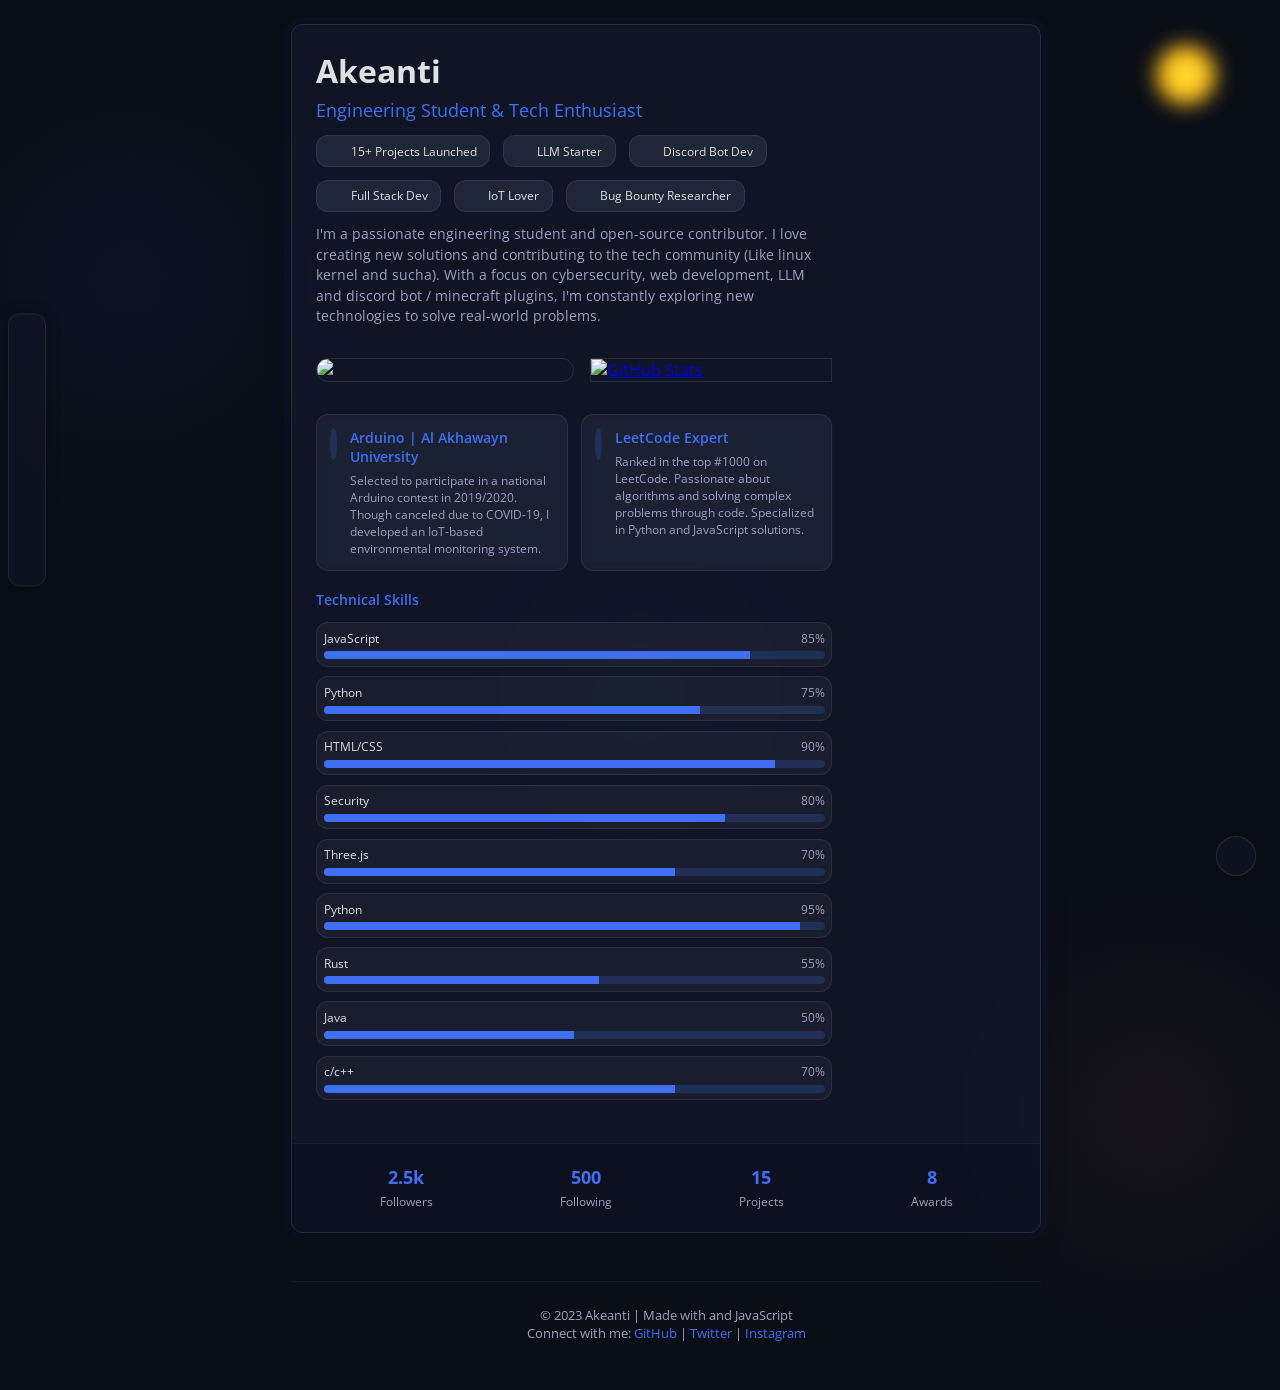
==== index.html @ d50dd93f "Update index.html" ====
<!DOCTYPE html>
<html lang="en">
<head>
    <meta charset="UTF-8">
    <meta property="og:title" content="Akeanti's Page">
    <meta property="og:description" content="Akeanti, the webpage of a small tech lover and content creator. This is the most satisfying dynamic page you will ever see :)">
    <meta property="og:image" content="https://raw.githubusercontent.com/akeanti/akeanti.github.io/main/pitures/akeanti.png">
    <meta name="viewport" content="width=device-width, initial-scale=1.0">
    <meta name="theme-color" content="#ffffff">
    <title>Akeanti</title>
    <link rel="icon" href="pitures/web.ico" type="image/x-icon">
    <link href="https://fonts.googleapis.com/css2?family=Open+Sans:wght@400;600;700&family=Roboto+Mono:wght@400;500&display=swap" rel="stylesheet">
    <script src="https://unpkg.com/feather-icons"></script>
    <script src="https://cdnjs.cloudflare.com/ajax/libs/three.js/r128/three.min.js"></script>
    <style>
        :root {
            --borderRadius: 12px;
            --spacer: 0.6rem;
            --primary: #406ff3;
            --primary-hover: #2a5be8;
            --text: #e0e0e0;
            --text-secondary: #a0a0c0;
            --linkHeight: calc(var(--spacer) * 3);
            --timing: 200ms;
            --transition: var(--timing) ease all;
            --bg-color: #0a0e17;
            --card-bg: rgba(17, 22, 38, 0.6);
            --shadow-color: rgba(0, 0, 0, 0.25);
            --tooltip-bg: rgba(10, 14, 23, 0.95);
            --transparent-bg: rgba(255, 255, 255, 0.04);
            --glow: rgba(64, 111, 243, 0.2);
            --accent1: #ff6b6b;
            --accent2: #4ecdc4;
            --accent3: #45b7d1;
            --shooting-star-color: rgba(255, 255, 255, 0.9);
            --mobile-nav-height: 60px;
        }

        * {
            box-sizing: border-box;
            margin: 0;
            padding: 0;
        }

        body {
            margin: 0;
            padding: 0;
            font-family: 'Open Sans', sans-serif;
            background-color: var(--bg-color);
            color: var(--text);
            overflow-x: hidden;
            position: relative;
            min-height: 100vh;
            background-image: 
                radial-gradient(circle at 10% 20%, rgba(64, 111, 243, 0.05) 0%, transparent 15%),
                radial-gradient(circle at 90% 80%, rgba(255, 107, 107, 0.05) 0%, transparent 15%),
                radial-gradient(circle at 50% 50%, rgba(78, 205, 196, 0.03) 0%, transparent 20%);
        }

        .space-background {
            position: fixed;
            top: 0;
            left: 0;
            width: 100%;
            height: 100%;
            z-index: -1;
            overflow: hidden;
        }

        .star-field {
            position: absolute;
            width: 100%;
            height: 100%;
        }

        .star {
            position: absolute;
            background: white;
            border-radius: 50%;
            animation: twinkle 2.5s infinite;
        }

        @keyframes twinkle {
            0%, 100% { opacity: 0.1; }
            50% { opacity: 0.8; }
        }

        .nebula {
            position: absolute;
            border-radius: 50%;
            filter: blur(30px);
            opacity: 0.4;
            animation: float 50s linear infinite;
            z-index: 0;
        }

        .nebula.purple {
            background: radial-gradient(circle, rgba(142, 68, 173, 0.7), transparent);
        }

        .nebula.blue {
            background: radial-gradient(circle, rgba(52, 152, 219, 0.7), transparent);
        }

        .nebula.green {
            background: radial-gradient(circle, rgba(46, 204, 113, 0.7), transparent);
        }

        .nebula.red {
            background: radial-gradient(circle, rgba(231, 76, 60, 0.7), transparent);
        }

        .nebula.pink {
            background: radial-gradient(circle, rgba(255, 107, 129, 0.7), transparent);
        }

        .nebula.cyan {
            background: radial-gradient(circle, rgba(26, 188, 156, 0.7), transparent);
        }

        @keyframes float {
            0% { transform: translate(0, 0); }
            50% { transform: translate(10px, 10px); }
            100% { transform: translate(0, 0); }
        }

        .asteroid-trail {
            position: absolute;
            width: 2px;
            height: 2px;
            background: rgba(255, 255, 255, 0.5);
            border-radius: 50%;
            animation: trail 50s linear infinite;
        }

        @keyframes trail {
            0% {
                transform: translate(0, 0);
                opacity: 0;
            }
            100% {
                transform: translate(var(--trailX), var(--trailY));
                opacity: 0;
            }
        }

        .comet {
            position: absolute;
            width: 80px;
            height: 80px;
            z-index: 1;
            animation: cometFlight 25s linear infinite;
        }

        .comet::before {
            content: '';
            position: absolute;
            width: 100%;
            height: 100%;
            background: radial-gradient(circle, transparent, #6c5ce7, transparent);
            filter: blur(8px);
        }

        .comet::after {
            content: '';
            position: absolute;
            top: 50%;
            left: 0;
            height: 4px;
            background: linear-gradient(90deg, transparent, rgba(206, 152, 245, 0.8), transparent);
            transform-origin: left center;
            transform: translate(0, -50%) rotate(var(--angle));
            animation: cometTail 25s linear infinite;
        }

        @keyframes cometFlight {
            0% {
                transform: translate(0, 0);
                opacity: 0;
            }
            10% {
                opacity: 1;
            }
            90% {
                opacity: 1;
            }
            100% {
                transform: translate(var(--destX), var(--destY));
                opacity: 0;
            }
        }

        @keyframes cometTail {
            0% {
                width: 0;
            }
            20% {
                width: 100px;
            }
            100% {
                width: 200px;
            }
        }

        .sun {
            position: absolute;
            top: 5%;
            right: 5%;
            width: 60px;
            height: 60px;
            border-radius: 50%;
            background: radial-gradient(circle, #ffeb3b, #ff9800);
            filter: blur(10px);
            animation: pulse 3s infinite;
            z-index: 0;
        }

        @keyframes pulse {
            0% { opacity: 0.8; transform: scale(1); }
            50% { opacity: 1; transform: scale(1.05); }
            100% { opacity: 0.8; transform: scale(1); }
        }
        
        /* Enhanced Shooting Stars with Tails */
        .shooting-star {
            position: absolute;
            background: var(--shooting-star-color);
            border-radius: 50%;
            box-shadow: 0 0 10px 1px rgba(255, 255, 255, 0.7);
            z-index: 2;
            animation: shootingStar 4s linear forwards;
        }
        
        .shooting-star::before {
            content: '';
            position: absolute;
            top: 50%;
            left: 0;
            height: 2px;
            background: linear-gradient(90deg, rgba(255,255,255,0) 0%, var(--shooting-star-color) 100%);
            transform-origin: left center;
            animation: shootingTail 4s linear forwards;
        }
        
        @keyframes shootingStar {
            0% {
                transform: translate(0, 0);
                opacity: 1;
            }
            80% {
                opacity: 1;
            }
            100% {
                transform: translate(var(--destX), var(--destY));
                opacity: 0;
            }
        }
        
        @keyframes shootingTail {
            0% {
                width: 0;
                transform: translate(0, -50%) rotate(var(--angle));
            }
            20% {
                width: 100px;
            }
            100% {
                width: 200px;
                transform: translate(0, -50%) rotate(var(--angle));
            }
        }

        /* Galaxy Spirals */
        .galaxy {
            position: absolute;
            border-radius: 50%;
            filter: blur(25px);
            opacity: 0.25;
            z-index: 0;
            animation: rotateGalaxy 300s linear infinite;
        }

        .galaxy.spiral-1 {
            background: conic-gradient(
                from 0deg at 50% 50%,
                transparent 0%,
                rgba(64, 111, 243, 0.1) 10%,
                transparent 20%,
                rgba(78, 205, 196, 0.1) 30%,
                transparent 40%,
                rgba(255, 107, 107, 0.1) 50%,
                transparent 60%,
                rgba(64, 111, 243, 0.1) 70%,
                transparent 80%,
                rgba(78, 205, 196, 0.1) 90%,
                transparent 100%
            );
        }

        .galaxy.spiral-2 {
            background: conic-gradient(
                from 180deg at 50% 50%,
                transparent 0%,
                rgba(142, 68, 173, 0.1) 10%,
                transparent 20%,
                rgba(46, 204, 113, 0.1) 30%,
                transparent 40%,
                rgba(231, 76, 60, 0.1) 50%,
                transparent 60%,
                rgba(52, 152, 219, 0.1) 70%,
                transparent 80%,
                rgba(255, 107, 129, 0.1) 90%,
                transparent 100%
            );
        }

        @keyframes rotateGalaxy {
            0% { transform: rotate(0deg); }
            100% { transform: rotate(360deg); }
        }

        /* Enhanced Navbar */
        .navbar {
            position: fixed;
            top: 50%;
            left: calc(var(--spacer) * 0.8);
            transform: translateY(-50%);
            background: var(--card-bg);
            border-radius: var(--borderRadius);
            padding: calc(var(--spacer) * 0.8) 0;
            box-shadow: 0 0 15px var(--shadow-color);
            width: calc(var(--spacer) * 4);
            overflow: hidden;
            z-index: 100;
            display: flex;
            flex-direction: column;
            align-items: center;
            gap: 0.8rem;
            transition: transform 0.3s ease;
            backdrop-filter: blur(8px);
            border: 1px solid rgba(255, 255, 255, 0.08);
        }

        .navbar:hover {
            transform: translateY(-50%);
        }

        .navbar__menu {
            list-style: none;
            margin: 0;
            padding: 0;
            display: flex;
            flex-direction: column;
            gap: 0.8rem;
            width: 100%;
        }

        .navbar__item {
            width: 100%;
            display: flex;
            justify-content: center;
            transform: scale(1);
            transition: transform 0.3s ease;
        }

        .navbar__link {
            color: var(--text);
            text-decoration: none;
            transition: var(--transition);
            width: 100%;
            height: 32px;
            display: flex;
            align-items: center;
            justify-content: center;
            border-radius: 50%;
            position: relative;
            overflow: hidden;
        }

        .navbar__link::after {
            content: '';
            position: absolute;
            width: 100%;
            height: 100%;
            background: var(--glow);
            opacity: 0;
            transition: opacity 0.3s ease;
        }

        .navbar__link:hover::after {
            opacity: 0.25;
        }

        .navbar__link i {
            font-size: 1rem;
            transition: transform 0.3s ease;
        }

        .navbar__link:hover i {
            transform: scale(1.1);
        }

        .profile-container {
            margin-left: calc(var(--spacer) * 5.5);
            padding: 1.5rem;
            display: flex;
            flex-direction: column;
            align-items: center;
            min-height: 100vh;
        }

        .profile-card {
            background: var(--card-bg);
            border-radius: var(--borderRadius);
            box-shadow: 0 8px 25px var(--shadow-color);
            width: 100%;
            max-width: 750px;
            overflow: hidden;
            backdrop-filter: blur(8px);
            display: flex;
            flex-direction: column;
            position: relative;
            overflow: visible;
            margin-bottom: 2rem;
            border: 1px solid rgba(255, 255, 255, 0.1);
        }

        .profile-card::before {
            content: '';
            position: absolute;
            top: -8px;
            left: -8px;
            right: -8px;
            bottom: -8px;
            background: var(--glow);
            border-radius: calc(var(--borderRadius) + 8px);
            z-index: -1;
            opacity: 0.15;
            animation: pulse 2.5s infinite;
        }

        .profile-content {
            display: flex;
            padding: 1.5rem;
            gap: 1.5rem;
        }

        .profile-info {
            flex: 1;
        }

        .profile-image-container {
            width: 160px;
            height: 160px;
            display: flex;
            justify-content: center;
            align-items: center;
        }

        .threejs-container {
            width: 100%;
            height: 100%;
            border-radius: var(--borderRadius);
            overflow: hidden;
            transition: transform 0.3s ease;
        }

        #three-canvas {
            width: 100%;
            height: 100%;
        }

        .profile-title {
            color: var(--primary);
            margin: 0.4rem 0;
            font-size: 1.1rem;
            font-weight: 400;
        }

        .profile-badges {
            display: flex;
            flex-wrap: wrap;
            gap: 0.8rem;
            margin: 0.8rem 0;
        }

        .badge {
            background: rgba(106, 119, 142, 0.18);
            padding: 0.4rem 0.8rem;
            border-radius: var(--borderRadius);
            font-size: 0.75rem;
            color: var(--text);
            display: flex;
            align-items: center;
            gap: 0.4rem;
            cursor: pointer;
            transition: transform 0.3s ease;
            position: relative;
            overflow: hidden;
            border: 1px solid rgba(255, 255, 255, 0.08);
        }

        .badge::after {
            content: '';
            position: absolute;
            width: 100%;
            height: 100%;
            background: var(--glow);
            opacity: 0;
            transition: opacity 0.3s ease;
        }

        .badge:hover::after {
            opacity: 0.2;
        }

        .badge i {
            width: 14px;
            height: 14px;
            transition: transform 0.3s ease;
        }

        .badge:hover i {
            transform: scale(1.1);
        }

        .profile-bio {
            margin: 0.8rem 0;
            font-size: 0.85rem;
            line-height: 1.5;
            color: var(--text-secondary);
        }

        .achievements {
            display: flex;
            gap: 0.8rem;
            margin: 0.8rem 0;
        }

        .achievement-card {
            background: var(--transparent-bg);
            border-radius: var(--borderRadius);
            padding: 0.8rem;
            display: flex;
            align-items: flex-start;
            gap: 0.8rem;
            border: 1px solid rgba(255, 255, 255, 0.08);
            backdrop-filter: blur(4px);
            transition: transform 0.3s ease;
            width: calc(50% - 0.4rem);
        }

        .achievement-card:hover {
            transform: translateY(-3px);
            box-shadow: 0 4px 10px rgba(0, 0, 0, 0.2);
        }

        .achievement-icon {
            width: 32px;
            height: 32px;
            display: flex;
            align-items: center;
            justify-content: center;
            color: white;
            background: rgba(64, 111, 243, 0.2);
            border-radius: 50%;
        }

        .achievement-content h3 {
            margin-top: 0;
            color: var(--primary);
            font-size: 0.85rem;
            font-weight: 600;
        }

        .achievement-content p {
            margin: 0.4rem 0 0;
            font-size: 0.75rem;
            color: var(--text-secondary);
        }

        .profile-stats {
            display: flex;
            justify-content: space-around;
            padding: 0.8rem 1.5rem;
            background: rgba(0, 0, 0, 0.18);
            border-top: 1px solid rgba(255, 255, 255, 0.05);
        }

        .stat {
            text-align: center;
            padding: 0.5rem;
        }

        .stat-value {
            font-weight: bold;
            font-size: 1.1rem;
            color: var(--primary);
            display: block;
        }

        .stat-label {
            font-size: 0.75rem;
            color: var(--text-secondary);
        }

        .particle-system {
            position: fixed;
            top: 0;
            left: 0;
            width: 100%;
            height: 100%;
            pointer-events: none;
            z-index: -1;
        }

        .particle {
            position: absolute;
            width: 1.5px;
            height: 1.5px;
            background: white;
            border-radius: 50%;
            animation: particleMove linear infinite;
        }

        @keyframes particleMove {
            0% {
                transform: translate(0, 0);
                opacity: 0;
            }
            50% {
                opacity: 0.8;
            }
            100% {
                transform: translate(var(--particleX), var(--particleY));
                opacity: 0;
            }
        }

        .badge-modal {
            position: fixed;
            top: 0;
            left: 0;
            width: 100%;
            height: 100%;
            background-color: rgba(0, 0, 0, 0.5);
            display: flex;
            justify-content: center;
            align-items: center;
            z-index: 2000;
            backdrop-filter: blur(5px);
        }

        .modal-content {
            background: var(--card-bg);
            padding: 1.5rem;
            border-radius: var(--borderRadius);
            max-width: 450px;
            width: 90%;
            box-shadow: 0 4px 25px var(--shadow-color);
            position: relative;
            animation: modalFadeIn 0.3s ease;
            border: 1px solid rgba(255, 255, 255, 0.1);
        }

        @keyframes modalFadeIn {
            from { opacity: 0; transform: translateY(15px); }
            to { opacity: 1; transform: translateY(0); }
        }

        .close-modal {
            background: transparent;
            border: none;
            color: var(--text);
            cursor: pointer;
            font-size: 0.9rem;
            margin-top: 0.8rem;
            padding: 0.4rem 0.8rem;
            border: 1px solid var(--text);
            border-radius: var(--borderRadius);
            transition: all 0.3s ease;
        }

        .close-modal:hover {
            background: var(--text);
            color: var(--bg-color);
        }

        .theme-toggle {
            position: fixed;
            bottom: 1.5rem;
            right: 1.5rem;
            width: 40px;
            height: 40px;
            background: var(--card-bg);
            border-radius: 50%;
            display: flex;
            justify-content: center;
            align-items: center;
            cursor: pointer;
            box-shadow: 0 4px 12px var(--shadow-color);
            transition: transform 0.3s ease;
            z-index: 100;
            border: 1px solid rgba(255, 255, 255, 0.1);
        }

        .theme-toggle:hover {
            transform: scale(1.05);
        }

        .theme-toggle i {
            font-size: 1.2rem;
            color: var(--text);
        }

        /* Skill Section */
        .skill-section {
            margin: 1.2rem 0;
        }

        .skill-title {
            color: var(--primary);
            margin-bottom: 0.8rem;
            font-size: 0.9rem;
            font-weight: 600;
        }

        .skill-bars {
            display: flex;
            flex-direction: column;
            gap: 0.6rem;
        }

        .skill-bar {
            background: var(--transparent-bg);
            border-radius: var(--borderRadius);
            padding: 0.4rem;
            border: 1px solid rgba(255, 255, 255, 0.08);
        }

        .skill-progress {
            height: 8px;
            border-radius: 4px;
            background: var(--glow);
            position: relative;
            overflow: hidden;
        }

        .skill-progress::after {
            content: '';
            position: absolute;
            top: 0;
            left: 0;
            height: 100%;
            width: var(--progress);
            background: var(--primary);
            animation: progressFill 1.5s ease-out forwards;
        }

        @keyframes progressFill {
            from { width: 0; }
        }

        .skill-name {
            font-size: 0.75rem;
            margin-bottom: 0.3rem;
            display: flex;
            justify-content: space-between;
        }

        .skill-percentage {
            color: var(--text-secondary);
        }

        /* Footer */
        .footer {
            text-align: center;
            padding: 1.5rem;
            color: var(--text-secondary);
            font-size: 0.8rem;
            width: 100%;
            max-width: 750px;
            margin-top: 1rem;
            border-top: 1px solid rgba(255, 255, 255, 0.05);
        }

        .footer a {
            color: var(--primary);
            text-decoration: none;
            transition: color 0.3s ease;
        }

        .footer a:hover {
            color: var(--primary-hover);
        }

        .social-cards {
            display: flex;
            gap: 1rem;
            margin: 1rem 0;
            width: 100%;
        }

        .discord-widget-container {
            margin: 1rem 0;
            width: 50%;
            max-width: 300px;
            border-radius: var(--borderRadius);
            overflow: hidden;
            transition: transform 0.3s ease, box-shadow 0.3s ease;
            border: 1px solid rgba(255, 255, 255, 0.1);
            position: relative;
        }

        .discord-widget-container:hover {
            transform: translateY(-3px);
            box-shadow: 0 4px 15px var(--shadow-color), 0 0 15px var(--glow);
        }

        .discord-widget-container img {
            width: 100%;
            height: auto;
            display: block;
            transition: filter 0.3s ease;
        }

        .discord-widget-container:hover img {
            filter: brightness(1.05);
        }

        .discord-widget-container::before {
            position: absolute;
            top: 0;
            left: 0;
            right: 0;
            bottom: 0;
            background: linear-gradient(120deg, 
                rgba(64, 111, 243, 0.15) 0%, 
                rgba(78, 205, 196, 0.1) 50%, 
                rgba(64, 111, 243, 0.15) 100%);
            opacity: 0;
            transition: opacity 0.3s ease;
            pointer-events: none;
            z-index: 1;
        }

        .discord-widget-container:hover::before {
            opacity: 1;
        }

        .github-stats-container {
            margin: 1rem 0;
            width: 50%;
            height: 100%;
            max-width: 500px;
            flex: 1;
            overflow: hidden;
            transition: transform 0.3s ease, box-shadow 0.3s ease;
            border: 1px solid rgba(255, 255, 255, 0.1);
            position: relative;
        }

                .github-stats-container:hover {
            transform: translateY(-3px);
            box-shadow: 0 4px 15px var(--shadow-color), 0 0 15px var(--glow);
        }

        .github-stats-container img {
            width: 100%;
            height: auto;
            display: block;
            transition: filter 0.3s ease;
        }

        .github-stats-container:hover img {
            filter: brightness(1.05);
        }

        .github-stats-container::before {
            position: absolute;
            top: 0;
            left: 0;
            right: 0;
            bottom: 0;
            background: linear-gradient(120deg, 
                rgba(255, 107, 107, 0.15) 0%, 
                rgba(78, 205, 196, 0.1) 50%, 
                rgba(64, 111, 243, 0.15) 100%);
            opacity: 0;
            transition: opacity 0.3s ease;
            pointer-events: none;
            z-index: 1;
        }

        /* Mobile Navbar For Android nerds lol */
        .mobile-nav-toggle {
            display: none;
            position: fixed;
            top: 1rem;
            right: 1rem;
            width: 40px;
            height: 40px;
            background: var(--card-bg);
            border-radius: var(--borderRadius);
            z-index: 150;
            cursor: pointer;
            justify-content: center;
            align-items: center;
            flex-direction: column;
            gap: 5px;
            border: 1px solid rgba(255, 255, 255, 0.1);
        }
        
        .mobile-nav-toggle span {
            display: block;
            width: 22px;
            height: 2px;
            background: var(--text);
            border-radius: 2px;
            transition: all 0.3s ease;
        }
        
        .mobile-nav-toggle.active span:nth-child(1) {
            transform: translateY(7px) rotate(45deg);
        }
        
        .mobile-nav-toggle.active span:nth-child(2) {
            opacity: 0;
        }
        
        .mobile-nav-toggle.active span:nth-child(3) {
            transform: translateY(-7px) rotate(-45deg);
        }

        /* Responsive Design */
        @media (max-width: 768px) {
            .navbar {
                display: none;
            }
            
            /* Mobile Navbar Styles */
            .mobile-navbar {
                position: fixed;
                top: 0;
                left: 0;
                width: 100%;
                height: var(--mobile-nav-height);
                background: var(--card-bg);
                backdrop-filter: blur(8px);
                display: flex;
                justify-content: space-between;
                align-items: center;
                padding: 0 1rem;
                box-shadow: 0 4px 15px rgba(0, 0, 0, 0.2);
                z-index: 100;
                border-bottom: 1px solid rgba(255, 255, 255, 0.1);
                transition: transform 0.3s ease;
            }
            
            .mobile-navbar__logo {
                font-weight: bold;
                font-size: 1.2rem;
                color: var(--primary);
                display: flex;
                align-items: center;
                gap: 0.5rem;
            }
            
            .mobile-navbar__logo i {
                width: 20px;
                height: 20px;
            }
            
            .mobile-navbar__menu {
                position: fixed;
                top: var(--mobile-nav-height);
                left: 0;
                width: 100%;
                height: calc(100vh - var(--mobile-nav-height));
                background: rgba(10, 14, 23, 0.95);
                backdrop-filter: blur(10px);
                display: flex;
                flex-direction: column;
                padding: 2rem 1rem;
                transform: translateY(-100%);
                opacity: 0;
                transition: all 0.4s ease;
                z-index: 99;
            }
            
            .mobile-navbar__menu.active {
                transform: translateY(0);
                opacity: 1;
            }
            
            .mobile-navbar__item {
                margin: 0.8rem 0;
            }
            
            .mobile-navbar__link {
                display: flex;
                align-items: center;
                gap: 1rem;
                padding: 0.8rem 1rem;
                border-radius: var(--borderRadius);
                background: rgba(255, 255, 255, 0.05);
                color: var(--text);
                text-decoration: none;
                transition: all 0.3s ease;
            }
            
            .mobile-navbar__link:hover {
                background: rgba(64, 111, 243, 0.2);
            }
            
            .mobile-navbar__link i {
                width: 20px;
                height: 20px;
            }
            
            .mobile-navbar__link span {
                font-size: 1rem;
            }
            
            .mobile-nav-toggle {
                display: flex;
            }
            
            .profile-container {
                margin-left: 0;
                margin-top: var(--mobile-nav-height);
                padding-top: 1rem;
            }
            
            .profile-content {
                flex-direction: column;
                align-items: center;
            }
            
            .profile-image-container {
                margin-bottom: 1rem;
            }
            
            .profile-info {
                width: 100%;
            }
            
            .achievements {
                flex-direction: column;
            }
            
            .achievement-card {
                width: 100%;
            }
            
            .theme-toggle {
                bottom: 5rem;
            }
        }

        @media (min-width: 769px) {
            .mobile-navbar {
                display: none;
            }
        }
    </style>
</head>
<body>
    <div class="space-background">
        <div class="sun"></div>
        <div class="star-field"></div>
    </div>
    
    <nav class="mobile-navbar">
        <div class="mobile-navbar__logo">
            <i data-feather="star"></i>
            <span>Akeanti</span>
        </div>
        <div class="mobile-nav-toggle">
            <span></span>
            <span></span>
            <span></span>
        </div>
        <ul class="mobile-navbar__menu">
            <li class="mobile-navbar__item">
                <a href="index.html" class="mobile-navbar__link">
                    <i data-feather="home"></i>
                    <span>Home</span>
                </a>
            </li>
            <li class="mobile-navbar__item">
                <a href="discord.html" class="mobile-navbar__link">
                    <i data-feather="message-square"></i>
                    <span>Discord</span>
                </a>
            </li>
            <li class="mobile-navbar__item">
                <a href="portfolio.html" class="mobile-navbar__link">
                    <i data-feather="briefcase"></i>
                    <span>Portfolio</span>
                </a>
            </li>
            <li class="mobile-navbar__item">
                <a href="blog.html" class="mobile-navbar__link">
                    <i data-feather="edit"></i>
                    <span>Blogs</span>
                </a>
            </li>
            <li class="mobile-navbar__item">
                <a href="camera.html" class="mobile-navbar__link">
                    <i data-feather="camera"></i>
                    <span>Camera</span>
                </a>
            </li>
            <li class="mobile-navbar__item">
                <a href="about.html" class="mobile-navbar__link">
                    <i data-feather="help-circle"></i>
                    <span>Help</span>
                </a>
            </li>
        </ul>
    </nav>

    <nav class="navbar">
        <ul class="navbar__menu">
            <li class="navbar__item">
                <a href="index.html" class="navbar__link" data-content="Home"><i data-feather="home"></i></a>
            </li>
            <li class="navbar__item">
                <a href="discord.html" class="navbar__link" data-content="Discord"><i data-feather="message-square"></i></a>        
            </li>
            <li class="navbar__item">
                <a href="portfolio.html" class="navbar__link" data-content="Portfolio"><i data-feather="briefcase"></i></a>        
            </li>
            <li class="navbar__item">
                <a href="blog.html" class="navbar__link" data-content="Blogs"><i data-feather="edit"></i></a>        
            </li>
            <li class="navbar__item">
                <a href="camera.html" class="navbar__link" data-content="Camera"><i data-feather="camera"></i></a>        
            </li>
            <li class="navbar__item">
                <a href="about.html" class="navbar__link" data-content="Help"><i data-feather="help-circle"></i></a>        
            </li>
        </ul>
    </nav>

    <main class="profile-container">
        <div class="profile-card">
            <div class="profile-content">
                <div class="profile-info">
                    <h1>Akeanti</h1>
                    <p class="profile-title">Engineering Student & Tech Enthusiast</p>
                        <div class="profile-badges">
                        <div class="badge" data-badge="projects">
                            <i data-feather="briefcase"></i>
                            <span>15+ Projects Launched</span>
                        </div>
                        <div class="badge" data-badge="github">
                            <i data-feather="code"></i>
                            <span>LLM Starter</span>
                        </div>
                        <div class="badge" data-badge="community">
                            <i data-feather="users"></i>
                            <span>Discord Bot Dev</span>
                        </div>
                        <div class="badge" data-badge="tech">
                            <i data-feather="award"></i>
                            <span>Full Stack Dev</span>
                        </div>
                        <div class="badge" data-badge="ethical">
                            <i data-feather="shield"></i>
                            <span>IoT Lover</span>
                        </div>
                        <div class="badge" data-badge="bugbounty">
                            <i data-feather="shield-off"></i>
                            <span>Bug Bounty Researcher</span>
                        </div>
                    </div>
                    <div class="profile-bio">
                        <p>I'm a passionate engineering student and open-source contributor. I love creating new solutions and contributing to the tech community (Like linux kernel and sucha). With a focus on cybersecurity, web development, LLM and discord bot / minecraft plugins, I'm constantly exploring new technologies to solve real-world problems.</p>
                    </div>
                    <div class="social-cards">
                        <div class="discord-widget-container">
                            <a href="https://discord.com/users/782975478113239063">
                                <img src="https://lanyard.cnrad.dev/api/782975478113239063?hideDiscrim=true&idleMessage=Chilling&borderRadius=12px" />
                            </a>
                        </div>
    
                        <div class="github-stats-container">
                            <a href="https://github.com/akeanti" target="_blank">
                                <img src="https://github-readme-stats.vercel.app/api?username=akeanti&show_icons=true&theme=dark&bg_color=0a0e17&title_color=406ff3&icon_color=4ecdc4&text_color=e0e0e0" alt="GitHub Stats" />
                            </a>
                        </div>
                    </div>
                    <div class="achievements">
                        <div class="achievement-card">
                            <div class="achievement-icon">
                                <i data-feather="award"></i>
                            </div>
                            <div class="achievement-content">
                                <h3>Arduino | Al Akhawayn University</h3>
                                <p>Selected to participate in a national Arduino contest in 2019/2020. Though canceled due to COVID-19, I developed an IoT-based environmental monitoring system.</p>
                            </div>
                        </div>
                        <div class="achievement-card">
                            <div class="achievement-icon">
                                <i data-feather="shield"></i>
                            </div>
                            <div class="achievement-content">
                                <h3>LeetCode Expert</h3>
                                <p>Ranked in the top #1000 on LeetCode. Passionate about algorithms and solving complex problems through code. Specialized in Python and JavaScript solutions.</p>
                            </div>
                        </div>
                    </div>
                    <div class="skill-section">
                        <h3 class="skill-title">Technical Skills</h3>
                        <div class="skill-bars">
                            <div class="skill-bar">
                                <div class="skill-name">JavaScript <span class="skill-percentage">85%</span></div>
                                <div class="skill-progress" style="--progress: 85%"></div>
                            </div>
                            <div class="skill-bar">
                                <div class="skill-name">Python <span class="skill-percentage">75%</span></div>
                                <div class="skill-progress" style="--progress: 75%"></div>
                            </div>
                            <div class="skill-bar">
                                <div class="skill-name">HTML/CSS <span class="skill-percentage">90%</span></div>
                                <div class="skill-progress" style="--progress: 90%"></div>
                            </div>
                            <div class="skill-bar">
                                <div class="skill-name">Security <span class="skill-percentage">80%</span></div>
                                <div class="skill-progress" style="--progress: 80%"></div>
                            </div>
                            <div class="skill-bar">
                                <div class="skill-name">Three.js <span class="skill-percentage">70%</span></div>
                                <div class="skill-progress" style="--progress: 70%"></div>
                            </div>
                            <div class="skill-bar">
                                <div class="skill-name">Python <span class="skill-percentage">95%</span></div>
                                <div class="skill-progress" style="--progress: 95%"></div>
                            </div>
                            <div class="skill-bar">
                                <div class="skill-name">Rust <span class="skill-percentage">55%</span></div>
                                <div class="skill-progress" style="--progress: 55%"></div>
                            </div>
                            <div class="skill-bar">
                                <div class="skill-name">Java <span class="skill-percentage">50%</span></div>
                                <div class="skill-progress" style="--progress: 50%"></div>
                            </div>
                            <div class="skill-bar">
                                <div class="skill-name">c/c++ <span class="skill-percentage">70%</span></div>
                                <div class="skill-progress" style="--progress: 70%"></div>
                            </div>
                        </div>
                    </div>
                </div>
                <div class="profile-image-container">
                    <div class="threejs-container">
                        <canvas id="three-canvas"></canvas>
                    </div>
                </div>
            </div>
            <div class="profile-stats">
                <div class="stat">
                    <span class="stat-value">2.5k</span>
                    <span class="stat-label">Followers</span>
                </div>
                <div class="stat">
                    <span class="stat-value">500</span>
                    <span class="stat-label">Following</span>
                </div>
                <div class="stat">
                    <span class="stat-value">15</span>
                    <span class="stat-label">Projects</span>
                </div>
                <div class="stat">
                    <span class="stat-value">8</span>
                    <span class="stat-label">Awards</span>
                </div>
            </div>
        </div>
        
        <div class="footer">
            <p>© 2023 Akeanti | Made with <i data-feather="heart" style="width: 12px; height: 12px; color: #ff6b6b;"></i> and JavaScript</p>
            <p>Connect with me: <a href="https://github.com/akeanti" target="_blank">GitHub</a> | <a href="https://twitter.com/akeantie" target="_blank">Twitter</a> | <a href="https://www.instagram.com/the.tapioca.cat/" target="_blank">Instagram</a></p>
        </div>
    </main>

    <div class="theme-toggle">
        <i data-feather="moon"></i>
    </div>

    <div class="particle-system"></div>

    <script>
        feather.replace();
        
        document.addEventListener('DOMContentLoaded', () => {
            createStarField();
            createNebulas();
            createComets();
            createGalaxies();
            setupParallax();
            setupNavbarAnimations();
            setupBadgeInteractions();
            createParticleSystem();
            setupThemeToggle();
            createAsteroids();
            setupShootingStars();
            setupThreeJS();
            setupMobileNav();
        });

        function setupMobileNav() {
            const mobileToggle = document.querySelector('.mobile-nav-toggle');
            const mobileMenu = document.querySelector('.mobile-navbar__menu');
            
            if (mobileToggle && mobileMenu) {
                mobileToggle.addEventListener('click', () => {
                    mobileToggle.classList.toggle('active');
                    mobileMenu.classList.toggle('active');
                    
                    document.body.style.overflow = mobileMenu.classList.contains('active') ? 'hidden' : '';
                });
            }
        }

        function createStarField() {
            const starField = document.querySelector('.star-field');
            const numberOfStars = 350;
            
            for (let i = 0; i < numberOfStars; i++) {
                const star = document.createElement('div');
                star.className = 'star';
                star.style.left = `${Math.random() * 100}%`;
                star.style.top = `${Math.random() * 100}%`;
                star.style.width = `${Math.random() * 1.5 + 0.5}px`;
                star.style.height = star.style.width;
                star.style.opacity = Math.random() * 0.7;
                star.style.animationDelay = `${Math.random() * 8}s`;
                
                const colors = ['#ffffff', '#e6e6ff', '#f0f8ff', '#d3d3d3', '#f8f8ff'];
                star.style.background = colors[Math.floor(Math.random() * colors.length)];
                
                starField.appendChild(star);
            }
        }

        function createNebulas() {
            const spaceBackground = document.querySelector('.space-background');
            const nebulaColors = ['purple', 'blue', 'green', 'red', 'pink', 'cyan'];
            
            for (let i = 0; i < 6; i++) {
                const nebula = document.createElement('div');
                nebula.className = `nebula ${nebulaColors[i]}`;
                nebula.style.left = `${Math.random() * 100}%`;
                nebula.style.top = `${Math.random() * 100}%`;
                nebula.style.width = `${Math.random() * 200 + 100}px`;
                nebula.style.height = nebula.style.width;
                nebula.style.opacity = Math.random() * 0.3 + 0.2;
                nebula.style.animationDuration = `${Math.random() * 40 + 20}s`;
                nebula.style.animationDelay = `${Math.random() * 10}s`;
                
                spaceBackground.appendChild(nebula);
            }
        }

        function createComets() {
            const spaceBackground = document.querySelector('.space-background');
            
            for (let i = 0; i < 3; i++) {
                const comet = document.createElement('div');
                comet.className = 'comet';
                
                const startFromRight = Math.random() > 0.5;
                if (startFromRight) {
                    comet.style.left = '100%';
                    comet.style.top = `${Math.random() * 50}%`;
                } else {
                    comet.style.left = `${Math.random() * 100}%`;
                    comet.style.top = '0%';
                }
                
                const destX = -(Math.random() * 100 + 50);
                const destY = Math.random() * 100 + 50;
                
                const angle = Math.atan2(destY, destX) * 180 / Math.PI;
                
                comet.style.setProperty('--destX', `${destX}vw`);
                comet.style.setProperty('--destY', `${destY}vh`);
                comet.style.setProperty('--angle', `${angle}deg`);
                
                const duration = Math.random() * 15 + 20;
                comet.style.animationDuration = `${duration}s`;
                
                spaceBackground.appendChild(comet);
            }
        }

        function createGalaxies() {
            const spaceBackground = document.querySelector('.space-background');
            
            for (let i = 0; i < 2; i++) {
                const galaxy = document.createElement('div');
                galaxy.className = `galaxy spiral-${i+1}`;
                galaxy.style.left = `${Math.random() * 100}%`;
                galaxy.style.top = `${Math.random() * 100}%`;
                galaxy.style.width = `${Math.random() * 400 + 300}px`;
                galaxy.style.height = galaxy.style.width;
                galaxy.style.opacity = Math.random() * 0.1 + 0.15;
                
                spaceBackground.appendChild(galaxy);
            }
        }

        function setupParallax() {
            const elements = document.querySelectorAll('.nebula, .galaxy');
            
            window.addEventListener('mousemove', (e) => {
                const xPos = e.clientX / window.innerWidth;
                const yPos = e.clientY / window.innerHeight;
                
                elements.forEach((el, index) => {
                    const factorX = index % 2 === 0 ? 1 : -1;
                    const factorY = index % 3 === 0 ? 1 : -1;
                    const speed = 10 + index * 2;
                    
                    el.style.transform = `translate(${xPos * speed * factorX}px, ${yPos * speed * factorY}px)`;
                });
            });
        }

        function setupShootingStars() {
            const spaceBackground = document.querySelector('.space-background');
            
            function createShootingStar() {
                const shootingStar = document.createElement('div');
                shootingStar.className = 'shooting-star';
                
                const startFromRight = Math.random() > 0.5;
                if (startFromRight) {
                    shootingStar.style.left = '100%';
                    shootingStar.style.top = `${Math.random() * 100}%`;
                } else {
                    shootingStar.style.left = `${Math.random() * 100}%`;
                    shootingStar.style.top = '0%';
                }
                
                const destX = (Math.random() * 100 - 50);
                const destY = (Math.random() * 100);
                
                const angle = Math.atan2(destY, destX) * 180 / Math.PI;
                
                shootingStar.style.setProperty('--destX', `${destX}vw`);
                shootingStar.style.setProperty('--destY', `${destY}vh`);
                shootingStar.style.setProperty('--angle', `${angle}deg`);
                
                const duration = Math.random() * 3 + 2;
                shootingStar.style.animationDuration = `${duration}s`;
                
                spaceBackground.appendChild(shootingStar);
                
                setTimeout(() => {
                    shootingStar.remove();
                }, duration * 1000);
                
                const nextTime = Math.random() * 3000 + 2000;
                setTimeout(createShootingStar, nextTime);
            }
            
            for (let i = 0; i < 3; i++) {
                setTimeout(createShootingStar, i * 1000);
            }
        }

        function setupNavbarAnimations() {
            const navbarItems = document.querySelectorAll('.navbar__item');
            
            navbarItems.forEach(item => {
                const link = item.querySelector('.navbar__link');
                const content = link.getAttribute('data-content');
                
                link.addEventListener('mouseenter', () => {
                    item.style.transform = 'scale(1.15)';
                    item.style.transition = 'transform 0.3s ease';
                    
                    const tooltip = document.createElement('div');
                    tooltip.className = 'navbar-tooltip';
                    tooltip.textContent = content;
                    document.body.appendChild(tooltip);
                    
                    const rect = item.getBoundingClientRect();
                    tooltip.style.left = `${rect.left + window.scrollX}px`;
                    tooltip.style.top = `${rect.bottom + 8 + window.scrollY}px`;
                });
                
                link.addEventListener('mouseleave', () => {
                    item.style.transform = 'scale(1)';
                    const tooltips = document.querySelectorAll('.navbar-tooltip');
                    tooltips.forEach(tooltip => {
                        tooltip.remove();
                    });
                });
            });
        }

        function setupBadgeInteractions() {
            const badges = document.querySelectorAll('.badge');
            
            badges.forEach(badge => {
                badge.addEventListener('mouseenter', () => {
                    badge.style.transform = 'translateY(-4px)';
                    badge.style.transition = 'transform 0.3s ease';
                    
                    const badgeType = badge.getAttribute('data-badge');
                    let content = '';
                    
                    switch(badgeType) {
                        case 'projects':
                            content = 'Successfully launched 15+ open-source projects on GitHub. These projects cover a wide range of technologies including web development, machine learning, and system administration tools.';
                            break;
                        case 'github':
                            content = 'I have started learning LLM, and data manipulation, gonna update you soon :).';
                            break;
                        case 'community':
                            content = 'I have been making these for the past 5 years, using discord.js and discord.py, I own many bots: .';
                            break;
                        case 'tech':
                            content = 'Althought I barely like front end, but I\'m a full stack dev since 2022.';
                            break;
                        case 'ethical':
                            content = 'I started building Arduino projects since I was 13, and soon discovered ESP and Rasberry Pi, now I can say I know alot about these and teachs it for students as well.';
                            break;
                        case 'bugbounty':
                            content = 'Specialist in bug bounty hunting with multiple successful finds. I have earned top-tier rewards from major companies for identifying and reporting critical security vulnerabilities.';
                            break;
                    }
                    
                    const tooltip = document.createElement('div');
                    tooltip.className = 'badge-tooltip';
                    tooltip.textContent = content;
                    document.body.appendChild(tooltip);
                    
                    const rect = badge.getBoundingClientRect();
                    tooltip.style.left = `${rect.left + window.scrollX}px`;
                    tooltip.style.top = `${rect.bottom + 8 + window.scrollY}px`;
                });
                
                badge.addEventListener('mouseleave', () => {
                    badge.style.transform = 'translateY(0)';
                    const tooltips = document.querySelectorAll('.badge-tooltip');
                    tooltips.forEach(tooltip => {
                        tooltip.remove();
                    });
                });
                
                badge.addEventListener('click', () => {
                    const badgeType = badge.getAttribute('data-badge');
                    let modalContent = '';
                    
                    switch(badgeType) {
                        case 'projects':
                            modalContent = `
                                <h3>Projects Launched</h3>
                                <p>I've successfully launched 15+ open-source projects on GitHub, covering various technologies and domains.</p>
                                <p>Projects include web applications, security tools, and IoT solutions that solve real-world problems.</p>
                            `;
                            break;
                        case 'github':
                            modalContent = `
                                <h3>LLM Starter</h3>
                                <p>I have started learning LLM, and data manipulation, gonna update you soon :).</p>
                            `;
                            break;
                        case 'community':
                            modalContent = `
                                <h3>Discord Bot Dev</h3>
                                <p>I have been making these for the past 5 years, using discord.js and discord.py, I own many bots: .</p>
                                <p>Link Cleaner, several mod mails for private servers and more...</p>
                            `;
                            break;
                        case 'tech':
                            modalContent = `
                                <h3>Full Stack Dev</h3>
                                <p>Althought I barely like front end, but I'm a full stack dev since 2022.</p>
                            `;
                            break;
                        case 'ethical':
                            modalContent = `
                                <h3>IoT Lover</h3>
                                <p>I started building Arduino projects since I was 13, and soon discovered ESP and Rasberry Pi, now I can say I know alot about these and teachs it for students as well.</p>
                            `;
                            break;
                        case 'bugbounty':
                            modalContent = `
                                <h3>Bug Bounty Hunter</h3>
                                <p>Specialist in bug bounty hunting with multiple successful finds and top-tier rewards from major companies.</p>
                            `;
                            break;
                    }
                    
                    const modal = document.createElement('div');
                    modal.className = 'badge-modal';
                    modal.innerHTML = `
                        <div class="modal-content">
                            ${modalContent}
                            <button class="close-modal">Close</button>
                        </div>
                    `;
                    document.body.appendChild(modal);
                    
                    const closeModal = () => {
                        modal.remove();
                    };
                    
                    modal.querySelector('.close-modal').addEventListener('click', closeModal);
                    
                    window.addEventListener('click', (e) => {
                        if (e.target === modal) {
                            closeModal();
                        }
                    });
                });
            });
        }

        function createParticleSystem() {
            const particleSystem = document.querySelector('.particle-system');
            
            for (let i = 0; i < 120; i++) {
                const particle = document.createElement('div');
                particle.className = 'particle';
                particle.style.left = `${Math.random() * 100}%`;
                particle.style.top = `${Math.random() * 100}%`;
                particle.style.setProperty('--particleX', Math.random() * 80 - 40);
                particle.style.setProperty('--particleY', Math.random() * 80 - 40);
                particle.style.animationDuration = `${Math.random() * 8 + 4}s`;
                particle.style.animationDelay = `${Math.random() * 4}s`;
                
                particleSystem.appendChild(particle);
            }
        }

        function setupThemeToggle() {
            const themeToggle = document.querySelector('.theme-toggle');
            let isDarkMode = true;
            
            themeToggle.addEventListener('click', () => {
                if (isDarkMode) {
                    document.documentElement.style.setProperty('--bg-color', '#f0f0f0');
                    document.documentElement.style.setProperty('--text', '#333333');
                    document.documentElement.style.setProperty('--text-secondary', '#666');
                    document.documentElement.style.setProperty('--card-bg', 'rgba(255, 255, 255, 0.8)');
                    document.documentElement.style.setProperty('--shadow-color', 'rgba(0, 0, 0, 0.15)');
                    document.documentElement.style.setProperty('--glow', 'rgba(64, 111, 243, 0.1)');
                    document.documentElement.style.setProperty('--tooltip-bg', 'rgba(255, 255, 255, 0.95)');
                    document.documentElement.style.setProperty('--transparent-bg', 'rgba(0, 0, 0, 0.04)');
                    document.documentElement.style.setProperty('--shooting-star-color', 'rgba(64, 111, 243, 0.7)');
                    
                    // Update feather icon
                    themeToggle.innerHTML = '';
                    const sunIcon = document.createElement('i');
                    sunIcon.setAttribute('data-feather', 'sun');
                    themeToggle.appendChild(sunIcon);
                    feather.replace();
                } else {
                    document.documentElement.style.setProperty('--bg-color', '#0a0e17');
                    document.documentElement.style.setProperty('--text', '#e0e0e0');
                    document.documentElement.style.setProperty('--text-secondary', '#a0a0c0');
                    document.documentElement.style.setProperty('--card-bg', 'rgba(17, 22, 38, 0.6)');
                    document.documentElement.style.setProperty('--shadow-color', 'rgba(0, 0, 0, 0.25)');
                    document.documentElement.style.setProperty('--glow', 'rgba(64, 111, 243, 0.2)');
                    document.documentElement.style.setProperty('--tooltip-bg', 'rgba(10, 14, 23, 0.95)');
                    document.documentElement.style.setProperty('--transparent-bg', 'rgba(255, 255, 255, 0.04)');
                    document.documentElement.style.setProperty('--shooting-star-color', 'rgba(255, 255, 255, 0.9)');
                    
                    // Update feather icon
                    themeToggle.innerHTML = '';
                    const moonIcon = document.createElement('i');
                    moonIcon.setAttribute('data-feather', 'moon');
                    themeToggle.appendChild(moonIcon);
                    feather.replace();
                }
                isDarkMode = !isDarkMode;
            });
        }

        function createAsteroids() {
            const spaceBackground = document.querySelector('.space-background');
            
            for (let i = 0; i < 7; i++) {
                const asteroid = document.createElement('div');
                asteroid.className = 'asteroid';
                asteroid.style.left = `${Math.random() * 100}%`;
                asteroid.style.top = `${Math.random() * 100}%`;
                asteroid.style.width = `${Math.random() * 20 + 10}px`;
                asteroid.style.height = asteroid.style.width;
                
                const trailCount = Math.floor(Math.random() * 5) + 3;
                for (let j = 0; j < trailCount; j++) {
                    const trail = document.createElement('div');
                    trail.className = 'asteroid-trail';
                    trail.style.setProperty('--trailX', Math.random() * 100 - 50 + 'vw');
                    trail.style.setProperty('--trailY', Math.random() * 100 - 50 + 'vh');
                    trail.style.animationDelay = `${Math.random() * 10}s`;
                    asteroid.appendChild(trail);
                }
                
                spaceBackground.appendChild(asteroid);
            }
        }

        function setupThreeJS() {
            const canvas = document.getElementById('three-canvas');
            const container = document.querySelector('.threejs-container');
            
            if (!window.THREE) {
                console.error('Three.js not loaded');
                return;
            }
            
            const scene = new THREE.Scene();
            const camera = new THREE.PerspectiveCamera(75, container.clientWidth / container.clientHeight, 0.1, 1000);
            const renderer = new THREE.WebGLRenderer({ canvas, antialias: true, alpha: true });
            
            renderer.setSize(container.clientWidth, container.clientHeight);
            renderer.setPixelRatio(window.devicePixelRatio);
            
            camera.position.z = 2;
            
            const geometry = new THREE.SphereGeometry(1, 100, 100);
            const textureLoader = new THREE.TextureLoader();
            const texture = textureLoader.load('https://media.discordapp.net/attachments/1250398768486940783/1380651966165680178/akeanti.png?ex=6844a7d8&is=68435658&hm=1b177cc8e272f6df9a489fbfa418d6c2f4691f7d8112f7f273341ef63a30c1ac&=&format=webp&quality=lossless&width=750&height=750');
            const material = new THREE.MeshPhongMaterial({
                map: texture,
                transparent: true,
                side: THREE.DoubleSide
            });
            const sphere = new THREE.Mesh(geometry, material);
            
            const light = new THREE.DirectionalLight(0xffffff, 1);
            light.position.set(5, 3, 5);
            scene.add(light);
            
            const ambientLight = new THREE.AmbientLight(0x404040);
            scene.add(ambientLight);
            
            scene.add(sphere);
            
            function animate() {
                requestAnimationFrame(animate);
                sphere.rotation.x += 0.05;
                sphere.rotation.y += 0.05;
                renderer.render(scene, camera);
            }
            
            animate();
            
            function onWindowResize() {
                camera.aspect = container.clientWidth / container.clientHeight;
                camera.updateProjectionMatrix();
                renderer.setSize(container.clientWidth, container.clientHeight);
            }
            
            window.addEventListener('resize', onWindowResize);
            
        }
    </script>
</body>
</html>
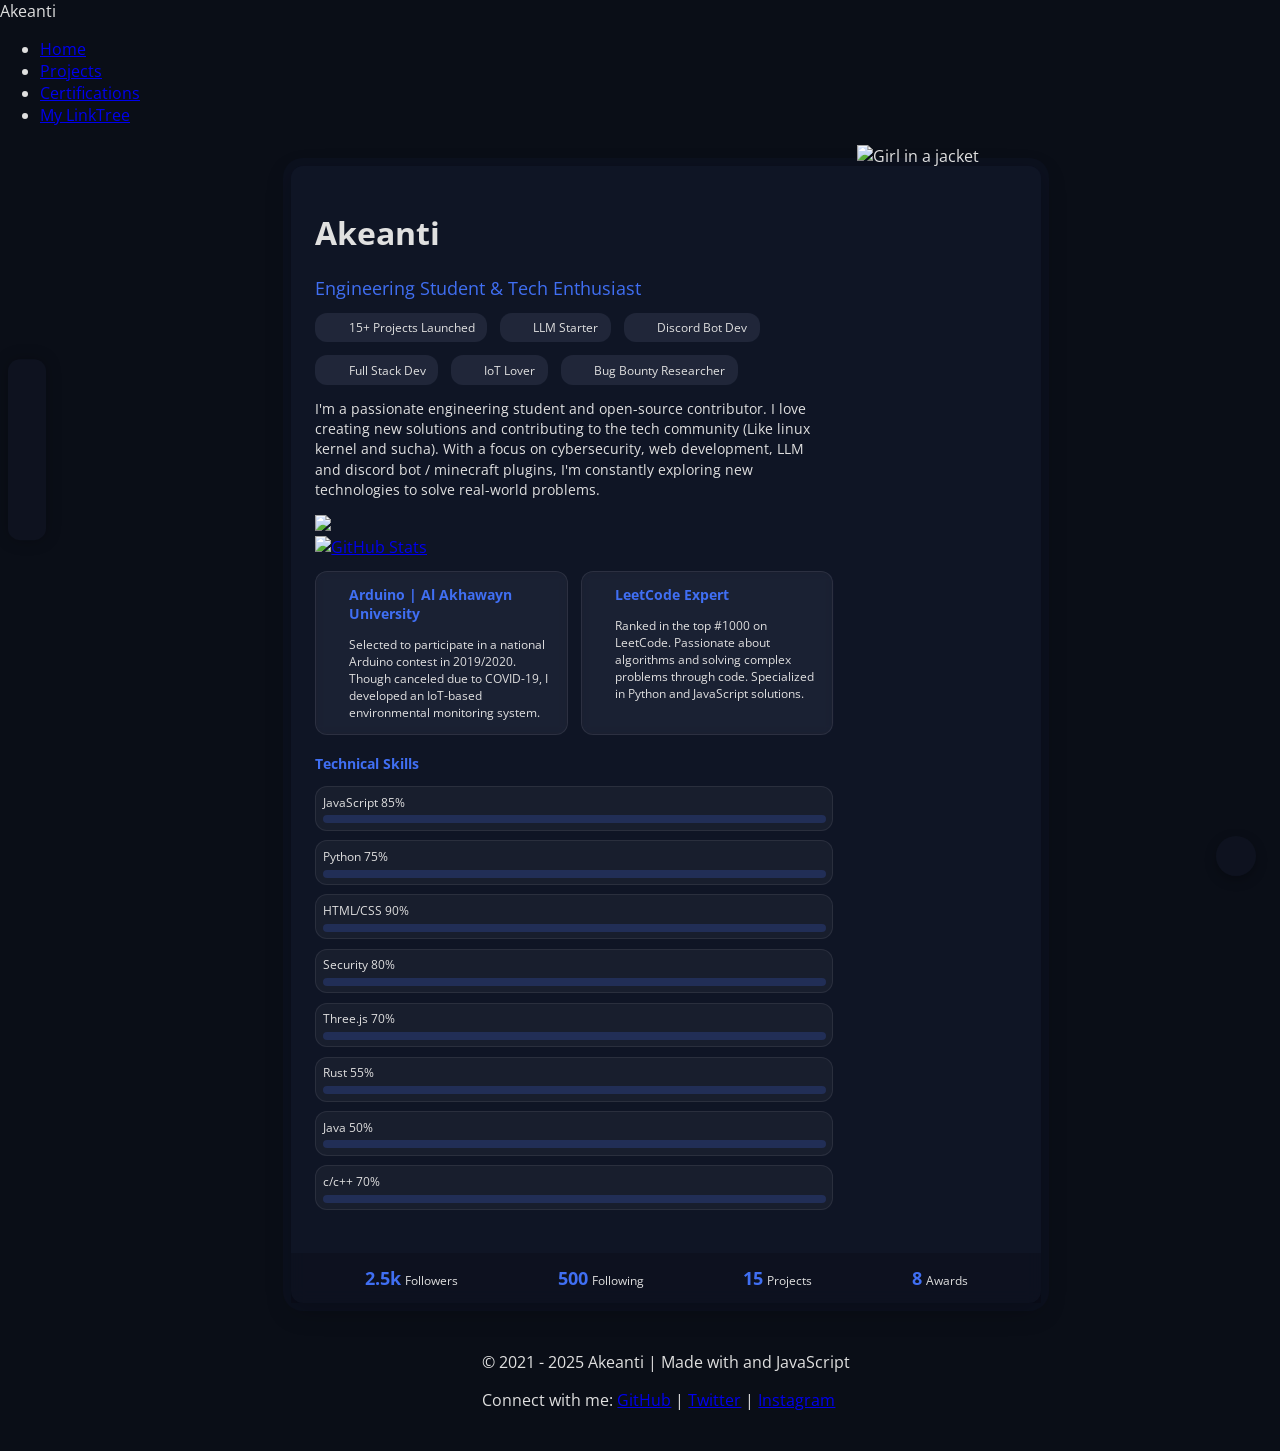
==== commit 1e2fd54f: "Add files via upload" ====
--- a/index.html
+++ b/index.html
@@ -12,1065 +12,20 @@
     <link href="https://fonts.googleapis.com/css2?family=Open+Sans:wght@400;600;700&family=Roboto+Mono:wght@400;500&display=swap" rel="stylesheet">
     <script src="https://unpkg.com/feather-icons"></script>
     <script src="https://cdnjs.cloudflare.com/ajax/libs/three.js/r128/three.min.js"></script>
-    <style>
-        :root {
-            --borderRadius: 12px;
-            --spacer: 0.6rem;
-            --primary: #406ff3;
-            --primary-hover: #2a5be8;
-            --text: #e0e0e0;
-            --text-secondary: #a0a0c0;
-            --linkHeight: calc(var(--spacer) * 3);
-            --timing: 200ms;
-            --transition: var(--timing) ease all;
-            --bg-color: #0a0e17;
-            --card-bg: rgba(17, 22, 38, 0.6);
-            --shadow-color: rgba(0, 0, 0, 0.25);
-            --tooltip-bg: rgba(10, 14, 23, 0.95);
-            --transparent-bg: rgba(255, 255, 255, 0.04);
-            --glow: rgba(64, 111, 243, 0.2);
-            --accent1: #ff6b6b;
-            --accent2: #4ecdc4;
-            --accent3: #45b7d1;
-            --shooting-star-color: rgba(255, 255, 255, 0.9);
-            --mobile-nav-height: 60px;
-        }
-
-        * {
-            box-sizing: border-box;
-            margin: 0;
-            padding: 0;
-        }
-
-        body {
-            margin: 0;
-            padding: 0;
-            font-family: 'Open Sans', sans-serif;
-            background-color: var(--bg-color);
-            color: var(--text);
-            overflow-x: hidden;
-            position: relative;
-            min-height: 100vh;
-            background-image: 
-                radial-gradient(circle at 10% 20%, rgba(64, 111, 243, 0.05) 0%, transparent 15%),
-                radial-gradient(circle at 90% 80%, rgba(255, 107, 107, 0.05) 0%, transparent 15%),
-                radial-gradient(circle at 50% 50%, rgba(78, 205, 196, 0.03) 0%, transparent 20%);
-        }
-
-        .space-background {
-            position: fixed;
-            top: 0;
-            left: 0;
-            width: 100%;
-            height: 100%;
-            z-index: -1;
-            overflow: hidden;
-        }
-
-        .star-field {
-            position: absolute;
-            width: 100%;
-            height: 100%;
-        }
-
-        .star {
-            position: absolute;
-            background: white;
-            border-radius: 50%;
-            animation: twinkle 2.5s infinite;
-        }
-
-        @keyframes twinkle {
-            0%, 100% { opacity: 0.1; }
-            50% { opacity: 0.8; }
-        }
-
-        .nebula {
-            position: absolute;
-            border-radius: 50%;
-            filter: blur(30px);
-            opacity: 0.4;
-            animation: float 50s linear infinite;
-            z-index: 0;
-        }
-
-        .nebula.purple {
-            background: radial-gradient(circle, rgba(142, 68, 173, 0.7), transparent);
-        }
-
-        .nebula.blue {
-            background: radial-gradient(circle, rgba(52, 152, 219, 0.7), transparent);
-        }
-
-        .nebula.green {
-            background: radial-gradient(circle, rgba(46, 204, 113, 0.7), transparent);
-        }
-
-        .nebula.red {
-            background: radial-gradient(circle, rgba(231, 76, 60, 0.7), transparent);
-        }
-
-        .nebula.pink {
-            background: radial-gradient(circle, rgba(255, 107, 129, 0.7), transparent);
-        }
-
-        .nebula.cyan {
-            background: radial-gradient(circle, rgba(26, 188, 156, 0.7), transparent);
-        }
-
-        @keyframes float {
-            0% { transform: translate(0, 0); }
-            50% { transform: translate(10px, 10px); }
-            100% { transform: translate(0, 0); }
-        }
-
-        .asteroid-trail {
-            position: absolute;
-            width: 2px;
-            height: 2px;
-            background: rgba(255, 255, 255, 0.5);
-            border-radius: 50%;
-            animation: trail 50s linear infinite;
-        }
-
-        @keyframes trail {
-            0% {
-                transform: translate(0, 0);
-                opacity: 0;
-            }
-            100% {
-                transform: translate(var(--trailX), var(--trailY));
-                opacity: 0;
-            }
-        }
-
-        .comet {
-            position: absolute;
-            width: 80px;
-            height: 80px;
-            z-index: 1;
-            animation: cometFlight 25s linear infinite;
-        }
-
-        .comet::before {
-            content: '';
-            position: absolute;
-            width: 100%;
-            height: 100%;
-            background: radial-gradient(circle, transparent, #6c5ce7, transparent);
-            filter: blur(8px);
-        }
-
-        .comet::after {
-            content: '';
-            position: absolute;
-            top: 50%;
-            left: 0;
-            height: 4px;
-            background: linear-gradient(90deg, transparent, rgba(206, 152, 245, 0.8), transparent);
-            transform-origin: left center;
-            transform: translate(0, -50%) rotate(var(--angle));
-            animation: cometTail 25s linear infinite;
-        }
-
-        @keyframes cometFlight {
-            0% {
-                transform: translate(0, 0);
-                opacity: 0;
-            }
-            10% {
-                opacity: 1;
-            }
-            90% {
-                opacity: 1;
-            }
-            100% {
-                transform: translate(var(--destX), var(--destY));
-                opacity: 0;
-            }
-        }
-
-        @keyframes cometTail {
-            0% {
-                width: 0;
-            }
-            20% {
-                width: 100px;
-            }
-            100% {
-                width: 200px;
-            }
-        }
-
-        .sun {
-            position: absolute;
-            top: 5%;
-            right: 5%;
-            width: 60px;
-            height: 60px;
-            border-radius: 50%;
-            background: radial-gradient(circle, #ffeb3b, #ff9800);
-            filter: blur(10px);
-            animation: pulse 3s infinite;
-            z-index: 0;
-        }
-
-        @keyframes pulse {
-            0% { opacity: 0.8; transform: scale(1); }
-            50% { opacity: 1; transform: scale(1.05); }
-            100% { opacity: 0.8; transform: scale(1); }
-        }
-        
-        /* Enhanced Shooting Stars with Tails */
-        .shooting-star {
-            position: absolute;
-            background: var(--shooting-star-color);
-            border-radius: 50%;
-            box-shadow: 0 0 10px 1px rgba(255, 255, 255, 0.7);
-            z-index: 2;
-            animation: shootingStar 4s linear forwards;
-        }
-        
-        .shooting-star::before {
-            content: '';
-            position: absolute;
-            top: 50%;
-            left: 0;
-            height: 2px;
-            background: linear-gradient(90deg, rgba(255,255,255,0) 0%, var(--shooting-star-color) 100%);
-            transform-origin: left center;
-            animation: shootingTail 4s linear forwards;
-        }
-        
-        @keyframes shootingStar {
-            0% {
-                transform: translate(0, 0);
-                opacity: 1;
-            }
-            80% {
-                opacity: 1;
-            }
-            100% {
-                transform: translate(var(--destX), var(--destY));
-                opacity: 0;
-            }
-        }
-        
-        @keyframes shootingTail {
-            0% {
-                width: 0;
-                transform: translate(0, -50%) rotate(var(--angle));
-            }
-            20% {
-                width: 100px;
-            }
-            100% {
-                width: 200px;
-                transform: translate(0, -50%) rotate(var(--angle));
-            }
-        }
-
-        /* Galaxy Spirals */
-        .galaxy {
-            position: absolute;
-            border-radius: 50%;
-            filter: blur(25px);
-            opacity: 0.25;
-            z-index: 0;
-            animation: rotateGalaxy 300s linear infinite;
-        }
-
-        .galaxy.spiral-1 {
-            background: conic-gradient(
-                from 0deg at 50% 50%,
-                transparent 0%,
-                rgba(64, 111, 243, 0.1) 10%,
-                transparent 20%,
-                rgba(78, 205, 196, 0.1) 30%,
-                transparent 40%,
-                rgba(255, 107, 107, 0.1) 50%,
-                transparent 60%,
-                rgba(64, 111, 243, 0.1) 70%,
-                transparent 80%,
-                rgba(78, 205, 196, 0.1) 90%,
-                transparent 100%
-            );
-        }
-
-        .galaxy.spiral-2 {
-            background: conic-gradient(
-                from 180deg at 50% 50%,
-                transparent 0%,
-                rgba(142, 68, 173, 0.1) 10%,
-                transparent 20%,
-                rgba(46, 204, 113, 0.1) 30%,
-                transparent 40%,
-                rgba(231, 76, 60, 0.1) 50%,
-                transparent 60%,
-                rgba(52, 152, 219, 0.1) 70%,
-                transparent 80%,
-                rgba(255, 107, 129, 0.1) 90%,
-                transparent 100%
-            );
-        }
-
-        @keyframes rotateGalaxy {
-            0% { transform: rotate(0deg); }
-            100% { transform: rotate(360deg); }
-        }
-
-        /* Enhanced Navbar */
-        .navbar {
-            position: fixed;
-            top: 50%;
-            left: calc(var(--spacer) * 0.8);
-            transform: translateY(-50%);
-            background: var(--card-bg);
-            border-radius: var(--borderRadius);
-            padding: calc(var(--spacer) * 0.8) 0;
-            box-shadow: 0 0 15px var(--shadow-color);
-            width: calc(var(--spacer) * 4);
-            overflow: hidden;
-            z-index: 100;
-            display: flex;
-            flex-direction: column;
-            align-items: center;
-            gap: 0.8rem;
-            transition: transform 0.3s ease;
-            backdrop-filter: blur(8px);
-            border: 1px solid rgba(255, 255, 255, 0.08);
-        }
-
-        .navbar:hover {
-            transform: translateY(-50%);
-        }
-
-        .navbar__menu {
-            list-style: none;
-            margin: 0;
-            padding: 0;
-            display: flex;
-            flex-direction: column;
-            gap: 0.8rem;
-            width: 100%;
-        }
-
-        .navbar__item {
-            width: 100%;
-            display: flex;
-            justify-content: center;
-            transform: scale(1);
-            transition: transform 0.3s ease;
-        }
-
-        .navbar__link {
-            color: var(--text);
-            text-decoration: none;
-            transition: var(--transition);
-            width: 100%;
-            height: 32px;
-            display: flex;
-            align-items: center;
-            justify-content: center;
-            border-radius: 50%;
-            position: relative;
-            overflow: hidden;
-        }
-
-        .navbar__link::after {
-            content: '';
-            position: absolute;
-            width: 100%;
-            height: 100%;
-            background: var(--glow);
-            opacity: 0;
-            transition: opacity 0.3s ease;
-        }
-
-        .navbar__link:hover::after {
-            opacity: 0.25;
-        }
-
-        .navbar__link i {
-            font-size: 1rem;
-            transition: transform 0.3s ease;
-        }
-
-        .navbar__link:hover i {
-            transform: scale(1.1);
-        }
-
-        .profile-container {
-            margin-left: calc(var(--spacer) * 5.5);
-            padding: 1.5rem;
-            display: flex;
-            flex-direction: column;
-            align-items: center;
-            min-height: 100vh;
-        }
-
-        .profile-card {
-            background: var(--card-bg);
-            border-radius: var(--borderRadius);
-            box-shadow: 0 8px 25px var(--shadow-color);
-            width: 100%;
-            max-width: 750px;
-            overflow: hidden;
-            backdrop-filter: blur(8px);
-            display: flex;
-            flex-direction: column;
-            position: relative;
-            overflow: visible;
-            margin-bottom: 2rem;
-            border: 1px solid rgba(255, 255, 255, 0.1);
-        }
-
-        .profile-card::before {
-            content: '';
-            position: absolute;
-            top: -8px;
-            left: -8px;
-            right: -8px;
-            bottom: -8px;
-            background: var(--glow);
-            border-radius: calc(var(--borderRadius) + 8px);
-            z-index: -1;
-            opacity: 0.15;
-            animation: pulse 2.5s infinite;
-        }
-
-        .profile-content {
-            display: flex;
-            padding: 1.5rem;
-            gap: 1.5rem;
-        }
-
-        .profile-info {
-            flex: 1;
-        }
-
-        .profile-image-container {
-            width: 160px;
-            height: 160px;
-            display: flex;
-            justify-content: center;
-            align-items: center;
-        }
-
-        .threejs-container {
-            width: 100%;
-            height: 100%;
-            border-radius: var(--borderRadius);
-            overflow: hidden;
-            transition: transform 0.3s ease;
-        }
-
-        #three-canvas {
-            width: 100%;
-            height: 100%;
-        }
-
-        .profile-title {
-            color: var(--primary);
-            margin: 0.4rem 0;
-            font-size: 1.1rem;
-            font-weight: 400;
-        }
-
-        .profile-badges {
-            display: flex;
-            flex-wrap: wrap;
-            gap: 0.8rem;
-            margin: 0.8rem 0;
-        }
-
-        .badge {
-            background: rgba(106, 119, 142, 0.18);
-            padding: 0.4rem 0.8rem;
-            border-radius: var(--borderRadius);
-            font-size: 0.75rem;
-            color: var(--text);
-            display: flex;
-            align-items: center;
-            gap: 0.4rem;
-            cursor: pointer;
-            transition: transform 0.3s ease;
-            position: relative;
-            overflow: hidden;
-            border: 1px solid rgba(255, 255, 255, 0.08);
-        }
-
-        .badge::after {
-            content: '';
-            position: absolute;
-            width: 100%;
-            height: 100%;
-            background: var(--glow);
-            opacity: 0;
-            transition: opacity 0.3s ease;
-        }
-
-        .badge:hover::after {
-            opacity: 0.2;
-        }
-
-        .badge i {
-            width: 14px;
-            height: 14px;
-            transition: transform 0.3s ease;
-        }
-
-        .badge:hover i {
-            transform: scale(1.1);
-        }
-
-        .profile-bio {
-            margin: 0.8rem 0;
-            font-size: 0.85rem;
-            line-height: 1.5;
-            color: var(--text-secondary);
-        }
-
-        .achievements {
-            display: flex;
-            gap: 0.8rem;
-            margin: 0.8rem 0;
-        }
-
-        .achievement-card {
-            background: var(--transparent-bg);
-            border-radius: var(--borderRadius);
-            padding: 0.8rem;
-            display: flex;
-            align-items: flex-start;
-            gap: 0.8rem;
-            border: 1px solid rgba(255, 255, 255, 0.08);
-            backdrop-filter: blur(4px);
-            transition: transform 0.3s ease;
-            width: calc(50% - 0.4rem);
-        }
-
-        .achievement-card:hover {
-            transform: translateY(-3px);
-            box-shadow: 0 4px 10px rgba(0, 0, 0, 0.2);
-        }
-
-        .achievement-icon {
-            width: 32px;
-            height: 32px;
-            display: flex;
-            align-items: center;
-            justify-content: center;
-            color: white;
-            background: rgba(64, 111, 243, 0.2);
-            border-radius: 50%;
-        }
-
-        .achievement-content h3 {
-            margin-top: 0;
-            color: var(--primary);
-            font-size: 0.85rem;
-            font-weight: 600;
-        }
-
-        .achievement-content p {
-            margin: 0.4rem 0 0;
-            font-size: 0.75rem;
-            color: var(--text-secondary);
-        }
-
-        .profile-stats {
-            display: flex;
-            justify-content: space-around;
-            padding: 0.8rem 1.5rem;
-            background: rgba(0, 0, 0, 0.18);
-            border-top: 1px solid rgba(255, 255, 255, 0.05);
-        }
-
-        .stat {
-            text-align: center;
-            padding: 0.5rem;
-        }
-
-        .stat-value {
-            font-weight: bold;
-            font-size: 1.1rem;
-            color: var(--primary);
-            display: block;
-        }
-
-        .stat-label {
-            font-size: 0.75rem;
-            color: var(--text-secondary);
-        }
-
-        .particle-system {
-            position: fixed;
-            top: 0;
-            left: 0;
-            width: 100%;
-            height: 100%;
-            pointer-events: none;
-            z-index: -1;
-        }
-
-        .particle {
-            position: absolute;
-            width: 1.5px;
-            height: 1.5px;
-            background: white;
-            border-radius: 50%;
-            animation: particleMove linear infinite;
-        }
-
-        @keyframes particleMove {
-            0% {
-                transform: translate(0, 0);
-                opacity: 0;
-            }
-            50% {
-                opacity: 0.8;
-            }
-            100% {
-                transform: translate(var(--particleX), var(--particleY));
-                opacity: 0;
-            }
-        }
-
-        .badge-modal {
-            position: fixed;
-            top: 0;
-            left: 0;
-            width: 100%;
-            height: 100%;
-            background-color: rgba(0, 0, 0, 0.5);
-            display: flex;
-            justify-content: center;
-            align-items: center;
-            z-index: 2000;
-            backdrop-filter: blur(5px);
-        }
-
-        .modal-content {
-            background: var(--card-bg);
-            padding: 1.5rem;
-            border-radius: var(--borderRadius);
-            max-width: 450px;
-            width: 90%;
-            box-shadow: 0 4px 25px var(--shadow-color);
-            position: relative;
-            animation: modalFadeIn 0.3s ease;
-            border: 1px solid rgba(255, 255, 255, 0.1);
-        }
-
-        @keyframes modalFadeIn {
-            from { opacity: 0; transform: translateY(15px); }
-            to { opacity: 1; transform: translateY(0); }
-        }
-
-        .close-modal {
-            background: transparent;
-            border: none;
-            color: var(--text);
-            cursor: pointer;
-            font-size: 0.9rem;
-            margin-top: 0.8rem;
-            padding: 0.4rem 0.8rem;
-            border: 1px solid var(--text);
-            border-radius: var(--borderRadius);
-            transition: all 0.3s ease;
-        }
-
-        .close-modal:hover {
-            background: var(--text);
-            color: var(--bg-color);
-        }
-
-        .theme-toggle {
-            position: fixed;
-            bottom: 1.5rem;
-            right: 1.5rem;
-            width: 40px;
-            height: 40px;
-            background: var(--card-bg);
-            border-radius: 50%;
-            display: flex;
-            justify-content: center;
-            align-items: center;
-            cursor: pointer;
-            box-shadow: 0 4px 12px var(--shadow-color);
-            transition: transform 0.3s ease;
-            z-index: 100;
-            border: 1px solid rgba(255, 255, 255, 0.1);
-        }
-
-        .theme-toggle:hover {
-            transform: scale(1.05);
-        }
-
-        .theme-toggle i {
-            font-size: 1.2rem;
-            color: var(--text);
-        }
-
-        /* Skill Section */
-        .skill-section {
-            margin: 1.2rem 0;
-        }
-
-        .skill-title {
-            color: var(--primary);
-            margin-bottom: 0.8rem;
-            font-size: 0.9rem;
-            font-weight: 600;
-        }
-
-        .skill-bars {
-            display: flex;
-            flex-direction: column;
-            gap: 0.6rem;
-        }
-
-        .skill-bar {
-            background: var(--transparent-bg);
-            border-radius: var(--borderRadius);
-            padding: 0.4rem;
-            border: 1px solid rgba(255, 255, 255, 0.08);
-        }
-
-        .skill-progress {
-            height: 8px;
-            border-radius: 4px;
-            background: var(--glow);
-            position: relative;
-            overflow: hidden;
-        }
-
-        .skill-progress::after {
-            content: '';
-            position: absolute;
-            top: 0;
-            left: 0;
-            height: 100%;
-            width: var(--progress);
-            background: var(--primary);
-            animation: progressFill 1.5s ease-out forwards;
-        }
-
-        @keyframes progressFill {
-            from { width: 0; }
-        }
-
-        .skill-name {
-            font-size: 0.75rem;
-            margin-bottom: 0.3rem;
-            display: flex;
-            justify-content: space-between;
-        }
-
-        .skill-percentage {
-            color: var(--text-secondary);
-        }
-
-        /* Footer */
-        .footer {
-            text-align: center;
-            padding: 1.5rem;
-            color: var(--text-secondary);
-            font-size: 0.8rem;
-            width: 100%;
-            max-width: 750px;
-            margin-top: 1rem;
-            border-top: 1px solid rgba(255, 255, 255, 0.05);
-        }
-
-        .footer a {
-            color: var(--primary);
-            text-decoration: none;
-            transition: color 0.3s ease;
-        }
-
-        .footer a:hover {
-            color: var(--primary-hover);
-        }
-
-        .social-cards {
-            display: flex;
-            gap: 1rem;
-            margin: 1rem 0;
-            width: 100%;
-        }
-
-        .discord-widget-container {
-            margin: 1rem 0;
-            width: 50%;
-            max-width: 300px;
-            border-radius: var(--borderRadius);
-            overflow: hidden;
-            transition: transform 0.3s ease, box-shadow 0.3s ease;
-            border: 1px solid rgba(255, 255, 255, 0.1);
-            position: relative;
-        }
-
-        .discord-widget-container:hover {
-            transform: translateY(-3px);
-            box-shadow: 0 4px 15px var(--shadow-color), 0 0 15px var(--glow);
-        }
-
-        .discord-widget-container img {
-            width: 100%;
-            height: auto;
-            display: block;
-            transition: filter 0.3s ease;
-        }
-
-        .discord-widget-container:hover img {
-            filter: brightness(1.05);
-        }
-
-        .discord-widget-container::before {
-            position: absolute;
-            top: 0;
-            left: 0;
-            right: 0;
-            bottom: 0;
-            background: linear-gradient(120deg, 
-                rgba(64, 111, 243, 0.15) 0%, 
-                rgba(78, 205, 196, 0.1) 50%, 
-                rgba(64, 111, 243, 0.15) 100%);
-            opacity: 0;
-            transition: opacity 0.3s ease;
-            pointer-events: none;
-            z-index: 1;
-        }
-
-        .discord-widget-container:hover::before {
-            opacity: 1;
-        }
-
-        .github-stats-container {
-            margin: 1rem 0;
-            width: 50%;
-            height: 100%;
-            max-width: 500px;
-            flex: 1;
-            overflow: hidden;
-            transition: transform 0.3s ease, box-shadow 0.3s ease;
-            border: 1px solid rgba(255, 255, 255, 0.1);
-            position: relative;
-        }
-
-                .github-stats-container:hover {
-            transform: translateY(-3px);
-            box-shadow: 0 4px 15px var(--shadow-color), 0 0 15px var(--glow);
-        }
-
-        .github-stats-container img {
-            width: 100%;
-            height: auto;
-            display: block;
-            transition: filter 0.3s ease;
-        }
-
-        .github-stats-container:hover img {
-            filter: brightness(1.05);
-        }
-
-        .github-stats-container::before {
-            position: absolute;
-            top: 0;
-            left: 0;
-            right: 0;
-            bottom: 0;
-            background: linear-gradient(120deg, 
-                rgba(255, 107, 107, 0.15) 0%, 
-                rgba(78, 205, 196, 0.1) 50%, 
-                rgba(64, 111, 243, 0.15) 100%);
-            opacity: 0;
-            transition: opacity 0.3s ease;
-            pointer-events: none;
-            z-index: 1;
-        }
-
-        /* Mobile Navbar For Android nerds lol */
-        .mobile-nav-toggle {
-            display: none;
-            position: fixed;
-            top: 1rem;
-            right: 1rem;
-            width: 40px;
-            height: 40px;
-            background: var(--card-bg);
-            border-radius: var(--borderRadius);
-            z-index: 150;
-            cursor: pointer;
-            justify-content: center;
-            align-items: center;
-            flex-direction: column;
-            gap: 5px;
-            border: 1px solid rgba(255, 255, 255, 0.1);
-        }
-        
-        .mobile-nav-toggle span {
-            display: block;
-            width: 22px;
-            height: 2px;
-            background: var(--text);
-            border-radius: 2px;
-            transition: all 0.3s ease;
-        }
-        
-        .mobile-nav-toggle.active span:nth-child(1) {
-            transform: translateY(7px) rotate(45deg);
-        }
-        
-        .mobile-nav-toggle.active span:nth-child(2) {
-            opacity: 0;
-        }
-        
-        .mobile-nav-toggle.active span:nth-child(3) {
-            transform: translateY(-7px) rotate(-45deg);
-        }
-
-        /* Responsive Design */
-        @media (max-width: 768px) {
-            .navbar {
-                display: none;
-            }
-            
-            /* Mobile Navbar Styles */
-            .mobile-navbar {
-                position: fixed;
-                top: 0;
-                left: 0;
-                width: 100%;
-                height: var(--mobile-nav-height);
-                background: var(--card-bg);
-                backdrop-filter: blur(8px);
-                display: flex;
-                justify-content: space-between;
-                align-items: center;
-                padding: 0 1rem;
-                box-shadow: 0 4px 15px rgba(0, 0, 0, 0.2);
-                z-index: 100;
-                border-bottom: 1px solid rgba(255, 255, 255, 0.1);
-                transition: transform 0.3s ease;
-            }
-            
-            .mobile-navbar__logo {
-                font-weight: bold;
-                font-size: 1.2rem;
-                color: var(--primary);
-                display: flex;
-                align-items: center;
-                gap: 0.5rem;
-            }
-            
-            .mobile-navbar__logo i {
-                width: 20px;
-                height: 20px;
-            }
-            
-            .mobile-navbar__menu {
-                position: fixed;
-                top: var(--mobile-nav-height);
-                left: 0;
-                width: 100%;
-                height: calc(100vh - var(--mobile-nav-height));
-                background: rgba(10, 14, 23, 0.95);
-                backdrop-filter: blur(10px);
-                display: flex;
-                flex-direction: column;
-                padding: 2rem 1rem;
-                transform: translateY(-100%);
-                opacity: 0;
-                transition: all 0.4s ease;
-                z-index: 99;
-            }
-            
-            .mobile-navbar__menu.active {
-                transform: translateY(0);
-                opacity: 1;
-            }
-            
-            .mobile-navbar__item {
-                margin: 0.8rem 0;
-            }
-            
-            .mobile-navbar__link {
-                display: flex;
-                align-items: center;
-                gap: 1rem;
-                padding: 0.8rem 1rem;
-                border-radius: var(--borderRadius);
-                background: rgba(255, 255, 255, 0.05);
-                color: var(--text);
-                text-decoration: none;
-                transition: all 0.3s ease;
-            }
-            
-            .mobile-navbar__link:hover {
-                background: rgba(64, 111, 243, 0.2);
-            }
-            
-            .mobile-navbar__link i {
-                width: 20px;
-                height: 20px;
-            }
-            
-            .mobile-navbar__link span {
-                font-size: 1rem;
-            }
-            
-            .mobile-nav-toggle {
-                display: flex;
-            }
-            
-            .profile-container {
-                margin-left: 0;
-                margin-top: var(--mobile-nav-height);
-                padding-top: 1rem;
-            }
-            
-            .profile-content {
-                flex-direction: column;
-                align-items: center;
-            }
-            
-            .profile-image-container {
-                margin-bottom: 1rem;
-            }
-            
-            .profile-info {
-                width: 100%;
-            }
-            
-            .achievements {
-                flex-direction: column;
-            }
-            
-            .achievement-card {
-                width: 100%;
-            }
-            
-            .theme-toggle {
-                bottom: 5rem;
-            }
-        }
-
-        @media (min-width: 769px) {
-            .mobile-navbar {
-                display: none;
-            }
-        }
-    </style>
+    <link rel="stylesheet" href="assets/styles.css">
 </head>
 <body>
     <div class="space-background">
-        <div class="sun"></div>
         <div class="star-field"></div>
+        <div class="spiral-arm spiral-arm-1"></div>
+        <div class="spiral-arm spiral-arm-2"></div>
+        <div class="accretion-disk"></div>
+        <div class="galaxy-core"></div>
+        <div class="planet planet-1" style="--orbit-radius: 150px;"></div>
+        <div class="planet planet-2" style="--orbit-radius: 220px;"></div>
+        <div class="planet planet-3" style="--orbit-radius: 290px;"></div>
     </div>
-    
+
     <nav class="mobile-navbar">
         <div class="mobile-navbar__logo">
             <i data-feather="star"></i>
@@ -1089,33 +44,21 @@
                 </a>
             </li>
             <li class="mobile-navbar__item">
-                <a href="discord.html" class="mobile-navbar__link">
-                    <i data-feather="message-square"></i>
-                    <span>Discord</span>
-                </a>
-            </li>
-            <li class="mobile-navbar__item">
                 <a href="portfolio.html" class="mobile-navbar__link">
+                    <i data-feather="code"></i>
+                    <span>Projects</span>
+                </a>
+            </li>
+            <li class="mobile-navbar__item">
+                <a href="education.html" class="mobile-navbar__link">
+                    <i data-feather="award"></i>
+                    <span>Certifications</span>
+                </a>
+            </li>
+            <li class="mobile-navbar__item">
+                <a href="linktree.html" class="mobile-navbar__link">
                     <i data-feather="briefcase"></i>
-                    <span>Portfolio</span>
-                </a>
-            </li>
-            <li class="mobile-navbar__item">
-                <a href="blog.html" class="mobile-navbar__link">
-                    <i data-feather="edit"></i>
-                    <span>Blogs</span>
-                </a>
-            </li>
-            <li class="mobile-navbar__item">
-                <a href="camera.html" class="mobile-navbar__link">
-                    <i data-feather="camera"></i>
-                    <span>Camera</span>
-                </a>
-            </li>
-            <li class="mobile-navbar__item">
-                <a href="about.html" class="mobile-navbar__link">
-                    <i data-feather="help-circle"></i>
-                    <span>Help</span>
+                    <span>My LinkTree</span>
                 </a>
             </li>
         </ul>
@@ -1127,19 +70,13 @@
                 <a href="index.html" class="navbar__link" data-content="Home"><i data-feather="home"></i></a>
             </li>
             <li class="navbar__item">
-                <a href="discord.html" class="navbar__link" data-content="Discord"><i data-feather="message-square"></i></a>        
-            </li>
-            <li class="navbar__item">
-                <a href="portfolio.html" class="navbar__link" data-content="Portfolio"><i data-feather="briefcase"></i></a>        
-            </li>
-            <li class="navbar__item">
-                <a href="blog.html" class="navbar__link" data-content="Blogs"><i data-feather="edit"></i></a>        
-            </li>
-            <li class="navbar__item">
-                <a href="camera.html" class="navbar__link" data-content="Camera"><i data-feather="camera"></i></a>        
-            </li>
-            <li class="navbar__item">
-                <a href="about.html" class="navbar__link" data-content="Help"><i data-feather="help-circle"></i></a>        
+                <a href="portfolio.html" class="navbar__link active" data-content="Projects"><i data-feather="code"></i></a>
+            </li>
+            <li class="navbar__item">
+                <a href="education.html" class="navbar__link" data-content="Certifications"><i data-feather="award"></i></a>
+            </li>
+            <li class="navbar__item">
+                <a href="linktree.html" class="navbar__link" data-content="My LinkTree"><i data-feather="briefcase"></i></a>
             </li>
         </ul>
     </nav>
@@ -1185,7 +122,7 @@
                                 <img src="https://lanyard.cnrad.dev/api/782975478113239063?hideDiscrim=true&idleMessage=Chilling&borderRadius=12px" />
                             </a>
                         </div>
-    
+
                         <div class="github-stats-container">
                             <a href="https://github.com/akeanti" target="_blank">
                                 <img src="https://github-readme-stats.vercel.app/api?username=akeanti&show_icons=true&theme=dark&bg_color=0a0e17&title_color=406ff3&icon_color=4ecdc4&text_color=e0e0e0" alt="GitHub Stats" />
@@ -1236,10 +173,6 @@
                                 <div class="skill-progress" style="--progress: 70%"></div>
                             </div>
                             <div class="skill-bar">
-                                <div class="skill-name">Python <span class="skill-percentage">95%</span></div>
-                                <div class="skill-progress" style="--progress: 95%"></div>
-                            </div>
-                            <div class="skill-bar">
                                 <div class="skill-name">Rust <span class="skill-percentage">55%</span></div>
                                 <div class="skill-progress" style="--progress: 55%"></div>
                             </div>
@@ -1255,9 +188,7 @@
                     </div>
                 </div>
                 <div class="profile-image-container">
-                    <div class="threejs-container">
-                        <canvas id="three-canvas"></canvas>
-                    </div>
+                     <img src="pictures/akeanti.gif" alt="Girl in a jacket" width="250" height="250">
                 </div>
             </div>
             <div class="profile-stats">
@@ -1279,10 +210,10 @@
                 </div>
             </div>
         </div>
-        
+
         <div class="footer">
-            <p>© 2023 Akeanti | Made with <i data-feather="heart" style="width: 12px; height: 12px; color: #ff6b6b;"></i> and JavaScript</p>
-            <p>Connect with me: <a href="https://github.com/akeanti" target="_blank">GitHub</a> | <a href="https://twitter.com/akeantie" target="_blank">Twitter</a> | <a href="https://www.instagram.com/the.tapioca.cat/" target="_blank">Instagram</a></p>
+            <p>© 2021 - 2025 Akeanti | Made with <i data-feather="heart" style="width: 12px; height: 12px; color: #ff6b6b;"></i> and JavaScript</p>
+            <p>Connect with me: <a href="https://github.com/akeanti" target="_blank">GitHub</a> | <a href="https://twitter.com/akeantie" target="_blank">Twitter</a> | <a href="https://www.instagram.com/akeantie/" target="_blank">Instagram</a></p>
         </div>
     </main>
 
@@ -1292,479 +223,6 @@
 
     <div class="particle-system"></div>
 
-    <script>
-        feather.replace();
-        
-        document.addEventListener('DOMContentLoaded', () => {
-            createStarField();
-            createNebulas();
-            createComets();
-            createGalaxies();
-            setupParallax();
-            setupNavbarAnimations();
-            setupBadgeInteractions();
-            createParticleSystem();
-            setupThemeToggle();
-            createAsteroids();
-            setupShootingStars();
-            setupThreeJS();
-            setupMobileNav();
-        });
-
-        function setupMobileNav() {
-            const mobileToggle = document.querySelector('.mobile-nav-toggle');
-            const mobileMenu = document.querySelector('.mobile-navbar__menu');
-            
-            if (mobileToggle && mobileMenu) {
-                mobileToggle.addEventListener('click', () => {
-                    mobileToggle.classList.toggle('active');
-                    mobileMenu.classList.toggle('active');
-                    
-                    document.body.style.overflow = mobileMenu.classList.contains('active') ? 'hidden' : '';
-                });
-            }
-        }
-
-        function createStarField() {
-            const starField = document.querySelector('.star-field');
-            const numberOfStars = 350;
-            
-            for (let i = 0; i < numberOfStars; i++) {
-                const star = document.createElement('div');
-                star.className = 'star';
-                star.style.left = `${Math.random() * 100}%`;
-                star.style.top = `${Math.random() * 100}%`;
-                star.style.width = `${Math.random() * 1.5 + 0.5}px`;
-                star.style.height = star.style.width;
-                star.style.opacity = Math.random() * 0.7;
-                star.style.animationDelay = `${Math.random() * 8}s`;
-                
-                const colors = ['#ffffff', '#e6e6ff', '#f0f8ff', '#d3d3d3', '#f8f8ff'];
-                star.style.background = colors[Math.floor(Math.random() * colors.length)];
-                
-                starField.appendChild(star);
-            }
-        }
-
-        function createNebulas() {
-            const spaceBackground = document.querySelector('.space-background');
-            const nebulaColors = ['purple', 'blue', 'green', 'red', 'pink', 'cyan'];
-            
-            for (let i = 0; i < 6; i++) {
-                const nebula = document.createElement('div');
-                nebula.className = `nebula ${nebulaColors[i]}`;
-                nebula.style.left = `${Math.random() * 100}%`;
-                nebula.style.top = `${Math.random() * 100}%`;
-                nebula.style.width = `${Math.random() * 200 + 100}px`;
-                nebula.style.height = nebula.style.width;
-                nebula.style.opacity = Math.random() * 0.3 + 0.2;
-                nebula.style.animationDuration = `${Math.random() * 40 + 20}s`;
-                nebula.style.animationDelay = `${Math.random() * 10}s`;
-                
-                spaceBackground.appendChild(nebula);
-            }
-        }
-
-        function createComets() {
-            const spaceBackground = document.querySelector('.space-background');
-            
-            for (let i = 0; i < 3; i++) {
-                const comet = document.createElement('div');
-                comet.className = 'comet';
-                
-                const startFromRight = Math.random() > 0.5;
-                if (startFromRight) {
-                    comet.style.left = '100%';
-                    comet.style.top = `${Math.random() * 50}%`;
-                } else {
-                    comet.style.left = `${Math.random() * 100}%`;
-                    comet.style.top = '0%';
-                }
-                
-                const destX = -(Math.random() * 100 + 50);
-                const destY = Math.random() * 100 + 50;
-                
-                const angle = Math.atan2(destY, destX) * 180 / Math.PI;
-                
-                comet.style.setProperty('--destX', `${destX}vw`);
-                comet.style.setProperty('--destY', `${destY}vh`);
-                comet.style.setProperty('--angle', `${angle}deg`);
-                
-                const duration = Math.random() * 15 + 20;
-                comet.style.animationDuration = `${duration}s`;
-                
-                spaceBackground.appendChild(comet);
-            }
-        }
-
-        function createGalaxies() {
-            const spaceBackground = document.querySelector('.space-background');
-            
-            for (let i = 0; i < 2; i++) {
-                const galaxy = document.createElement('div');
-                galaxy.className = `galaxy spiral-${i+1}`;
-                galaxy.style.left = `${Math.random() * 100}%`;
-                galaxy.style.top = `${Math.random() * 100}%`;
-                galaxy.style.width = `${Math.random() * 400 + 300}px`;
-                galaxy.style.height = galaxy.style.width;
-                galaxy.style.opacity = Math.random() * 0.1 + 0.15;
-                
-                spaceBackground.appendChild(galaxy);
-            }
-        }
-
-        function setupParallax() {
-            const elements = document.querySelectorAll('.nebula, .galaxy');
-            
-            window.addEventListener('mousemove', (e) => {
-                const xPos = e.clientX / window.innerWidth;
-                const yPos = e.clientY / window.innerHeight;
-                
-                elements.forEach((el, index) => {
-                    const factorX = index % 2 === 0 ? 1 : -1;
-                    const factorY = index % 3 === 0 ? 1 : -1;
-                    const speed = 10 + index * 2;
-                    
-                    el.style.transform = `translate(${xPos * speed * factorX}px, ${yPos * speed * factorY}px)`;
-                });
-            });
-        }
-
-        function setupShootingStars() {
-            const spaceBackground = document.querySelector('.space-background');
-            
-            function createShootingStar() {
-                const shootingStar = document.createElement('div');
-                shootingStar.className = 'shooting-star';
-                
-                const startFromRight = Math.random() > 0.5;
-                if (startFromRight) {
-                    shootingStar.style.left = '100%';
-                    shootingStar.style.top = `${Math.random() * 100}%`;
-                } else {
-                    shootingStar.style.left = `${Math.random() * 100}%`;
-                    shootingStar.style.top = '0%';
-                }
-                
-                const destX = (Math.random() * 100 - 50);
-                const destY = (Math.random() * 100);
-                
-                const angle = Math.atan2(destY, destX) * 180 / Math.PI;
-                
-                shootingStar.style.setProperty('--destX', `${destX}vw`);
-                shootingStar.style.setProperty('--destY', `${destY}vh`);
-                shootingStar.style.setProperty('--angle', `${angle}deg`);
-                
-                const duration = Math.random() * 3 + 2;
-                shootingStar.style.animationDuration = `${duration}s`;
-                
-                spaceBackground.appendChild(shootingStar);
-                
-                setTimeout(() => {
-                    shootingStar.remove();
-                }, duration * 1000);
-                
-                const nextTime = Math.random() * 3000 + 2000;
-                setTimeout(createShootingStar, nextTime);
-            }
-            
-            for (let i = 0; i < 3; i++) {
-                setTimeout(createShootingStar, i * 1000);
-            }
-        }
-
-        function setupNavbarAnimations() {
-            const navbarItems = document.querySelectorAll('.navbar__item');
-            
-            navbarItems.forEach(item => {
-                const link = item.querySelector('.navbar__link');
-                const content = link.getAttribute('data-content');
-                
-                link.addEventListener('mouseenter', () => {
-                    item.style.transform = 'scale(1.15)';
-                    item.style.transition = 'transform 0.3s ease';
-                    
-                    const tooltip = document.createElement('div');
-                    tooltip.className = 'navbar-tooltip';
-                    tooltip.textContent = content;
-                    document.body.appendChild(tooltip);
-                    
-                    const rect = item.getBoundingClientRect();
-                    tooltip.style.left = `${rect.left + window.scrollX}px`;
-                    tooltip.style.top = `${rect.bottom + 8 + window.scrollY}px`;
-                });
-                
-                link.addEventListener('mouseleave', () => {
-                    item.style.transform = 'scale(1)';
-                    const tooltips = document.querySelectorAll('.navbar-tooltip');
-                    tooltips.forEach(tooltip => {
-                        tooltip.remove();
-                    });
-                });
-            });
-        }
-
-        function setupBadgeInteractions() {
-            const badges = document.querySelectorAll('.badge');
-            
-            badges.forEach(badge => {
-                badge.addEventListener('mouseenter', () => {
-                    badge.style.transform = 'translateY(-4px)';
-                    badge.style.transition = 'transform 0.3s ease';
-                    
-                    const badgeType = badge.getAttribute('data-badge');
-                    let content = '';
-                    
-                    switch(badgeType) {
-                        case 'projects':
-                            content = 'Successfully launched 15+ open-source projects on GitHub. These projects cover a wide range of technologies including web development, machine learning, and system administration tools.';
-                            break;
-                        case 'github':
-                            content = 'I have started learning LLM, and data manipulation, gonna update you soon :).';
-                            break;
-                        case 'community':
-                            content = 'I have been making these for the past 5 years, using discord.js and discord.py, I own many bots: .';
-                            break;
-                        case 'tech':
-                            content = 'Althought I barely like front end, but I\'m a full stack dev since 2022.';
-                            break;
-                        case 'ethical':
-                            content = 'I started building Arduino projects since I was 13, and soon discovered ESP and Rasberry Pi, now I can say I know alot about these and teachs it for students as well.';
-                            break;
-                        case 'bugbounty':
-                            content = 'Specialist in bug bounty hunting with multiple successful finds. I have earned top-tier rewards from major companies for identifying and reporting critical security vulnerabilities.';
-                            break;
-                    }
-                    
-                    const tooltip = document.createElement('div');
-                    tooltip.className = 'badge-tooltip';
-                    tooltip.textContent = content;
-                    document.body.appendChild(tooltip);
-                    
-                    const rect = badge.getBoundingClientRect();
-                    tooltip.style.left = `${rect.left + window.scrollX}px`;
-                    tooltip.style.top = `${rect.bottom + 8 + window.scrollY}px`;
-                });
-                
-                badge.addEventListener('mouseleave', () => {
-                    badge.style.transform = 'translateY(0)';
-                    const tooltips = document.querySelectorAll('.badge-tooltip');
-                    tooltips.forEach(tooltip => {
-                        tooltip.remove();
-                    });
-                });
-                
-                badge.addEventListener('click', () => {
-                    const badgeType = badge.getAttribute('data-badge');
-                    let modalContent = '';
-                    
-                    switch(badgeType) {
-                        case 'projects':
-                            modalContent = `
-                                <h3>Projects Launched</h3>
-                                <p>I've successfully launched 15+ open-source projects on GitHub, covering various technologies and domains.</p>
-                                <p>Projects include web applications, security tools, and IoT solutions that solve real-world problems.</p>
-                            `;
-                            break;
-                        case 'github':
-                            modalContent = `
-                                <h3>LLM Starter</h3>
-                                <p>I have started learning LLM, and data manipulation, gonna update you soon :).</p>
-                            `;
-                            break;
-                        case 'community':
-                            modalContent = `
-                                <h3>Discord Bot Dev</h3>
-                                <p>I have been making these for the past 5 years, using discord.js and discord.py, I own many bots: .</p>
-                                <p>Link Cleaner, several mod mails for private servers and more...</p>
-                            `;
-                            break;
-                        case 'tech':
-                            modalContent = `
-                                <h3>Full Stack Dev</h3>
-                                <p>Althought I barely like front end, but I'm a full stack dev since 2022.</p>
-                            `;
-                            break;
-                        case 'ethical':
-                            modalContent = `
-                                <h3>IoT Lover</h3>
-                                <p>I started building Arduino projects since I was 13, and soon discovered ESP and Rasberry Pi, now I can say I know alot about these and teachs it for students as well.</p>
-                            `;
-                            break;
-                        case 'bugbounty':
-                            modalContent = `
-                                <h3>Bug Bounty Hunter</h3>
-                                <p>Specialist in bug bounty hunting with multiple successful finds and top-tier rewards from major companies.</p>
-                            `;
-                            break;
-                    }
-                    
-                    const modal = document.createElement('div');
-                    modal.className = 'badge-modal';
-                    modal.innerHTML = `
-                        <div class="modal-content">
-                            ${modalContent}
-                            <button class="close-modal">Close</button>
-                        </div>
-                    `;
-                    document.body.appendChild(modal);
-                    
-                    const closeModal = () => {
-                        modal.remove();
-                    };
-                    
-                    modal.querySelector('.close-modal').addEventListener('click', closeModal);
-                    
-                    window.addEventListener('click', (e) => {
-                        if (e.target === modal) {
-                            closeModal();
-                        }
-                    });
-                });
-            });
-        }
-
-        function createParticleSystem() {
-            const particleSystem = document.querySelector('.particle-system');
-            
-            for (let i = 0; i < 120; i++) {
-                const particle = document.createElement('div');
-                particle.className = 'particle';
-                particle.style.left = `${Math.random() * 100}%`;
-                particle.style.top = `${Math.random() * 100}%`;
-                particle.style.setProperty('--particleX', Math.random() * 80 - 40);
-                particle.style.setProperty('--particleY', Math.random() * 80 - 40);
-                particle.style.animationDuration = `${Math.random() * 8 + 4}s`;
-                particle.style.animationDelay = `${Math.random() * 4}s`;
-                
-                particleSystem.appendChild(particle);
-            }
-        }
-
-        function setupThemeToggle() {
-            const themeToggle = document.querySelector('.theme-toggle');
-            let isDarkMode = true;
-            
-            themeToggle.addEventListener('click', () => {
-                if (isDarkMode) {
-                    document.documentElement.style.setProperty('--bg-color', '#f0f0f0');
-                    document.documentElement.style.setProperty('--text', '#333333');
-                    document.documentElement.style.setProperty('--text-secondary', '#666');
-                    document.documentElement.style.setProperty('--card-bg', 'rgba(255, 255, 255, 0.8)');
-                    document.documentElement.style.setProperty('--shadow-color', 'rgba(0, 0, 0, 0.15)');
-                    document.documentElement.style.setProperty('--glow', 'rgba(64, 111, 243, 0.1)');
-                    document.documentElement.style.setProperty('--tooltip-bg', 'rgba(255, 255, 255, 0.95)');
-                    document.documentElement.style.setProperty('--transparent-bg', 'rgba(0, 0, 0, 0.04)');
-                    document.documentElement.style.setProperty('--shooting-star-color', 'rgba(64, 111, 243, 0.7)');
-                    
-                    // Update feather icon
-                    themeToggle.innerHTML = '';
-                    const sunIcon = document.createElement('i');
-                    sunIcon.setAttribute('data-feather', 'sun');
-                    themeToggle.appendChild(sunIcon);
-                    feather.replace();
-                } else {
-                    document.documentElement.style.setProperty('--bg-color', '#0a0e17');
-                    document.documentElement.style.setProperty('--text', '#e0e0e0');
-                    document.documentElement.style.setProperty('--text-secondary', '#a0a0c0');
-                    document.documentElement.style.setProperty('--card-bg', 'rgba(17, 22, 38, 0.6)');
-                    document.documentElement.style.setProperty('--shadow-color', 'rgba(0, 0, 0, 0.25)');
-                    document.documentElement.style.setProperty('--glow', 'rgba(64, 111, 243, 0.2)');
-                    document.documentElement.style.setProperty('--tooltip-bg', 'rgba(10, 14, 23, 0.95)');
-                    document.documentElement.style.setProperty('--transparent-bg', 'rgba(255, 255, 255, 0.04)');
-                    document.documentElement.style.setProperty('--shooting-star-color', 'rgba(255, 255, 255, 0.9)');
-                    
-                    // Update feather icon
-                    themeToggle.innerHTML = '';
-                    const moonIcon = document.createElement('i');
-                    moonIcon.setAttribute('data-feather', 'moon');
-                    themeToggle.appendChild(moonIcon);
-                    feather.replace();
-                }
-                isDarkMode = !isDarkMode;
-            });
-        }
-
-        function createAsteroids() {
-            const spaceBackground = document.querySelector('.space-background');
-            
-            for (let i = 0; i < 7; i++) {
-                const asteroid = document.createElement('div');
-                asteroid.className = 'asteroid';
-                asteroid.style.left = `${Math.random() * 100}%`;
-                asteroid.style.top = `${Math.random() * 100}%`;
-                asteroid.style.width = `${Math.random() * 20 + 10}px`;
-                asteroid.style.height = asteroid.style.width;
-                
-                const trailCount = Math.floor(Math.random() * 5) + 3;
-                for (let j = 0; j < trailCount; j++) {
-                    const trail = document.createElement('div');
-                    trail.className = 'asteroid-trail';
-                    trail.style.setProperty('--trailX', Math.random() * 100 - 50 + 'vw');
-                    trail.style.setProperty('--trailY', Math.random() * 100 - 50 + 'vh');
-                    trail.style.animationDelay = `${Math.random() * 10}s`;
-                    asteroid.appendChild(trail);
-                }
-                
-                spaceBackground.appendChild(asteroid);
-            }
-        }
-
-        function setupThreeJS() {
-            const canvas = document.getElementById('three-canvas');
-            const container = document.querySelector('.threejs-container');
-            
-            if (!window.THREE) {
-                console.error('Three.js not loaded');
-                return;
-            }
-            
-            const scene = new THREE.Scene();
-            const camera = new THREE.PerspectiveCamera(75, container.clientWidth / container.clientHeight, 0.1, 1000);
-            const renderer = new THREE.WebGLRenderer({ canvas, antialias: true, alpha: true });
-            
-            renderer.setSize(container.clientWidth, container.clientHeight);
-            renderer.setPixelRatio(window.devicePixelRatio);
-            
-            camera.position.z = 2;
-            
-            const geometry = new THREE.SphereGeometry(1, 100, 100);
-            const textureLoader = new THREE.TextureLoader();
-            const texture = textureLoader.load('https://media.discordapp.net/attachments/1250398768486940783/1380651966165680178/akeanti.png?ex=6844a7d8&is=68435658&hm=1b177cc8e272f6df9a489fbfa418d6c2f4691f7d8112f7f273341ef63a30c1ac&=&format=webp&quality=lossless&width=750&height=750');
-            const material = new THREE.MeshPhongMaterial({
-                map: texture,
-                transparent: true,
-                side: THREE.DoubleSide
-            });
-            const sphere = new THREE.Mesh(geometry, material);
-            
-            const light = new THREE.DirectionalLight(0xffffff, 1);
-            light.position.set(5, 3, 5);
-            scene.add(light);
-            
-            const ambientLight = new THREE.AmbientLight(0x404040);
-            scene.add(ambientLight);
-            
-            scene.add(sphere);
-            
-            function animate() {
-                requestAnimationFrame(animate);
-                sphere.rotation.x += 0.05;
-                sphere.rotation.y += 0.05;
-                renderer.render(scene, camera);
-            }
-            
-            animate();
-            
-            function onWindowResize() {
-                camera.aspect = container.clientWidth / container.clientHeight;
-                camera.updateProjectionMatrix();
-                renderer.setSize(container.clientWidth, container.clientHeight);
-            }
-            
-            window.addEventListener('resize', onWindowResize);
-            
-        }
-    </script>
+    <script src="assets/scripts.js"></script>
 </body>
-</html>
+</html>
--- a/assets/styles.css
+++ b/assets/styles.css
@@ -0,0 +1,609 @@
+:root {
+    --borderRadius: 12px;
+    --spacer: 0.6rem;
+    --primary: #406ff3;
+    --text: #e0e0e0;
+    --linkHeight: calc(var(--spacer) * 3);
+    --timing: 200ms;
+    --transition: var(--timing) ease all;
+    --bg-color: #0a0e17;
+    --card-bg: rgba(17, 22, 38, 0.6);
+    --shadow-color: rgba(0, 0, 0, 0.25);
+    --tooltip-bg: rgba(10, 14, 23, 0.95);
+    --transparent-bg: rgba(255, 255, 255, 0.04);
+    --glow: rgba(64, 111, 243, 0.2);
+    --accent1: #ff6b6b;
+    --accent2: #4ecdc4;
+    --accent3: #45b7d1;
+}
+
+body {
+    margin: 0;
+    padding: 0;
+    font-family: 'Open Sans', sans-serif;
+    background-color: var(--bg-color);
+    color: var(--text);
+    overflow-x: hidden;
+    position: relative;
+}
+
+.space-background {
+    position: fixed;
+    top: 0;
+    left: 0;
+    width: 100%;
+    height: 100%;
+    z-index: -1;
+    overflow: hidden;
+}
+
+.star-field {
+    position: absolute;
+    width: 100%;
+    height: 100%;
+}
+
+.star {
+    position: absolute;
+    background: white;
+    border-radius: 50%;
+    animation: twinkle 2.5s infinite;
+}
+
+@keyframes twinkle {
+    0%, 100% { opacity: 0.1; }
+    50% { opacity: 0.8; }
+}
+
+.nebula {
+    position: absolute;
+    border-radius: 50%;
+    filter: blur(30px);
+    opacity: 0.5;
+    animation: float 50s linear infinite;
+}
+
+#nebula1 {
+    top: 15%;
+    left: 10%;
+    width: 180px;
+    height: 180px;
+    background: radial-gradient(circle, #ff7675, transparent);
+}
+
+#nebula2 {
+    bottom: 20%;
+    right: 15%;
+    width: 140px;
+    height: 140px;
+    background: radial-gradient(circle, #00b894, transparent);
+}
+
+.asteroid {
+    position: absolute;
+    border-radius: 50%;
+    background: #333;
+    animation: rotate 50s linear infinite;
+}
+
+.asteroid-trail {
+    position: absolute;
+    width: 2px;
+    height: 2px;
+    background: rgba(255, 255, 255, 0.5);
+    border-radius: 50%;
+    animation: trail 50s linear infinite;
+}
+
+@keyframes trail {
+    0% {
+        transform: translate(0, 0);
+        opacity: 0;
+    }
+    100% {
+        transform: translate(var(--trailX), var(--trailY));
+        opacity: 0;
+    }
+}
+
+#asteroid1 {
+    top: 40%;
+    right: 10%;
+    width: 35px;
+    height: 35px;
+}
+
+#asteroid2 {
+    bottom: 30%;
+    left: 5%;
+    width: 28px;
+    height: 28px;
+}
+
+.comet {
+    position: absolute;
+    width: 80px;
+    height: 80px;
+    background: radial-gradient(circle, transparent, #6c5ce7, transparent);
+    filter: blur(8px);
+    z-index: 1;
+    animation: cometFlight 25s linear infinite;
+}
+
+@keyframes cometFlight {
+    0% {
+        transform: translate(0, 0);
+        opacity: 0;
+    }
+    10% {
+        opacity: 1;
+    }
+    90% {
+        opacity: 1;
+    }
+    100% {
+        transform: translate(var(--destX), var(--destY));
+        opacity: 0;
+    }
+}
+
+.navbar {
+    position: fixed;
+    top: 50%;
+    left: calc(var(--spacer) * 0.8);
+    transform: translateY(-50%);
+    background: var(--card-bg);
+    border-radius: var(--borderRadius);
+    padding: calc(var(--spacer) * 0.8) 0;
+    box-shadow: 0 0 15px var(--shadow-color);
+    width: calc(var(--spacer) * 4);
+    overflow: hidden;
+    z-index: 100;
+    display: flex;
+    flex-direction: column;
+    align-items: center;
+    gap: 0.8rem;
+    transition: transform 0.3s ease;
+}
+
+.navbar:hover {
+    transform: translateY(-50%);
+}
+
+.navbar__menu {
+    list-style: none;
+    margin: 0;
+    padding: 0;
+    display: flex;
+    flex-direction: column;
+    gap: 0.8rem;
+    width: 100%;
+}
+
+.navbar__item {
+    width: 100%;
+    display: flex;
+    justify-content: center;
+    transform: scale(1);
+    transition: transform 0.3s ease;
+}
+
+.navbar__link {
+    color: var(--text);
+    text-decoration: none;
+    transition: var(--transition);
+    width: 100%;
+    height: 32px;
+    display: flex;
+    align-items: center;
+    justify-content: center;
+    border-radius: 50%;
+    position: relative;
+    overflow: hidden;
+}
+
+.navbar__link::after {
+    content: '';
+    position: absolute;
+    width: 100%;
+    height: 100%;
+    background: var(--glow);
+    opacity: 0;
+    transition: opacity 0.3s ease;
+}
+
+.navbar__link:hover::after {
+    opacity: 0.25;
+}
+
+.navbar__link i {
+    font-size: 1rem;
+    transition: transform 0.3s ease;
+}
+
+.navbar__link:hover i {
+    transform: scale(1.1);
+}
+
+.profile-container {
+    margin-left: calc(var(--spacer) * 5.5);
+    padding: 1.5rem;
+    display: flex;
+    flex-direction: column;
+    align-items: center;
+    min-height: 100vh;
+}
+
+.profile-card {
+    background: var(--card-bg);
+    border-radius: var(--borderRadius);
+    box-shadow: 0 8px 25px var(--shadow-color);
+    width: 100%;
+    max-width: 750px;
+    overflow: hidden;
+    backdrop-filter: blur(8px);
+    display: flex;
+    flex-direction: column;
+    position: relative;
+    overflow: visible;
+    margin-bottom: 2rem;
+}
+
+.profile-card::before {
+    content: '';
+    position: absolute;
+    top: -8px;
+    left: -8px;
+    right: -8px;
+    bottom: -8px;
+    background: var(--glow);
+    border-radius: calc(var(--borderRadius) + 8px);
+    z-index: -1;
+    opacity: 0.15;
+    animation: pulse 2.5s infinite;
+}
+
+@keyframes pulse {
+    0% { opacity: 0.15; }
+    50% { opacity: 0.25; }
+    100% { opacity: 0.15; }
+}
+
+.profile-content {
+    display: flex;
+    padding: 1.5rem;
+    gap: 1.5rem;
+}
+
+.profile-info {
+    flex: 1;
+}
+
+.profile-image-container {
+    width: 160px;
+    height: 160px;
+    display: flex;
+    justify-content: center;
+    align-items: center;
+}
+
+.profile-picture {
+    width: 100%;
+    height: 100%;
+    object-fit: cover;
+    border-radius: var(--borderRadius);
+    box-shadow: 0 4px 12px var(--shadow-color);
+    animation: float 4s ease-in-out infinite;
+}
+
+@keyframes float {
+    0% { transform: translateY(0); }
+    50% { transform: translateY(-8px); }
+    100% { transform: translateY(0); }
+}
+
+.profile-title {
+    color: var(--primary);
+    margin: 0.4rem 0;
+    font-size: 1.1rem;
+}
+
+.profile-badges {
+    display: flex;
+    flex-wrap: wrap;
+    gap: 0.8rem;
+    margin: 0.8rem 0;
+}
+
+.badge {
+    background: rgba(106, 119, 142, 0.18);
+    padding: 0.4rem 0.8rem;
+    border-radius: var(--borderRadius);
+    font-size: 0.75rem;
+    color: var(--text);
+    display: flex;
+    align-items: center;
+    gap: 0.4rem;
+    cursor: pointer;
+    transition: transform 0.3s ease;
+    position: relative;
+    overflow: hidden;
+}
+
+.badge::after {
+    content: '';
+    position: absolute;
+    width: 100%;
+    height: 100%;
+    background: var(--glow);
+    opacity: 0;
+    transition: opacity 0.3s ease;
+}
+
+.badge:hover::after {
+    opacity: 0.2;
+}
+
+.badge i {
+    width: 14px;
+    height: 14px;
+    transition: transform 0.3s ease;
+}
+
+.badge:hover i {
+    transform: scale(1.1);
+}
+
+.profile-bio {
+    margin: 0.8rem 0;
+    font-size: 0.85rem;
+    line-height: 1.5;
+}
+
+.achievements {
+    display: flex;
+    gap: 0.8rem;
+    margin: 0.8rem 0;
+}
+
+.achievement-card {
+    background: var(--transparent-bg);
+    border-radius: var(--borderRadius);
+    padding: 0.8rem;
+    display: flex;
+    align-items: flex-start;
+    gap: 0.8rem;
+    border: 1px solid rgba(255, 255, 255, 0.08);
+    backdrop-filter: blur(4px);
+    transition: transform 0.3s ease;
+    width: calc(50% - 0.4rem);
+}
+
+.achievement-card:hover {
+    transform: translateY(-3px);
+}
+
+.achievement-icon {
+    width: 32px;
+    height: 32px;
+    display: flex;
+    align-items: center;
+    justify-content: center;
+    color: white;
+}
+
+.achievement-content h3 {
+    margin-top: 0;
+    color: var(--primary);
+    font-size: 0.85rem;
+}
+
+.achievement-content p {
+    margin: 0.4rem 0 0;
+    font-size: 0.75rem;
+    color: var(--text);
+}
+
+.profile-stats {
+    display: flex;
+    justify-content: space-around;
+    padding: 0.8rem 1.5rem;
+    background: rgba(0, 0, 0, 0.18);
+}
+
+.stat {
+    text-align: center;
+}
+
+.stat-value {
+    font-weight: bold;
+    font-size: 1.1rem;
+    color: var(--primary);
+}
+
+.stat-label {
+    font-size: 0.75rem;
+    color: var(--text);
+}
+
+.additional-info-container {
+    display: flex;
+    flex-wrap: wrap;
+    gap: 1.5rem;
+    width: 100%;
+    max-width: 750px;
+    padding: 0 1.5rem;
+}
+
+.info-card {
+    background: var(--card-bg);
+    border-radius: var(--borderRadius);
+    padding: 1.5rem;
+    flex: 1;
+    min-width: 200px;
+    box-shadow: 0 8px 25px var(--shadow-color);
+    backdrop-filter: blur(8px);
+}
+
+.info-card h2 {
+    color: var(--primary);
+    margin-top: 0;
+    margin-bottom: 1rem;
+}
+
+.info-card ul {
+    list-style-type: none;
+    padding-left: 0;
+}
+
+.info-card li {
+    margin-bottom: 0.8rem;
+    display: flex;
+    align-items: center;
+}
+
+.info-card i {
+    margin-right: 0.8rem;
+    color: var(--primary);
+}
+
+.particle-system {
+    position: fixed;
+    top: 0;
+    left: 0;
+    width: 100%;
+    height: 100%;
+    pointer-events: none;
+    z-index: -1;
+}
+
+.particle {
+    position: absolute;
+    width: 1.5px;
+    height: 1.5px;
+    background: white;
+    border-radius: 50%;
+    animation: particleMove linear infinite;
+}
+
+@keyframes particleMove {
+    0% {
+        transform: translate(0, 0);
+        opacity: 0;
+    }
+    50% {
+        opacity: 0.8;
+    }
+    100% {
+        transform: translate(var(--particleX), var(--particleY));
+        opacity: 0;
+    }
+}
+
+.badge-modal {
+    position: fixed;
+    top: 0;
+    left: 0;
+    width: 100%;
+    height: 100%;
+    background-color: rgba(0, 0, 0, 0.5);
+    display: flex;
+    justify-content: center;
+    align-items: center;
+    z-index: 2000;
+    backdrop-filter: blur(5px);
+}
+
+.modal-content {
+    background: var(--card-bg);
+    padding: 1.5rem;
+    border-radius: var(--borderRadius);
+    max-width: 450px;
+    width: 90%;
+    box-shadow: 0 4px 25px var(--shadow-color);
+    position: relative;
+    animation: modalFadeIn 0.3s ease;
+}
+
+@keyframes modalFadeIn {
+    from { opacity: 0; transform: translateY(15px); }
+    to { opacity: 1; transform: translateY(0); }
+}
+
+.close-modal {
+    background: transparent;
+    border: none;
+    color: var(--text);
+    cursor: pointer;
+    font-size: 0.9rem;
+    margin-top: 0.8rem;
+    padding: 0.4rem 0.8rem;
+    border: 1px solid var(--text);
+    border-radius: var(--borderRadius);
+    transition: all 0.3s ease;
+}
+
+.close-modal:hover {
+    background: var(--text);
+    color: var(--bg-color);
+}
+
+.theme-toggle {
+    position: fixed;
+    bottom: 1.5rem;
+    right: 1.5rem;
+    width: 40px;
+    height: 40px;
+    background: var(--card-bg);
+    border-radius: 50%;
+    display: flex;
+    justify-content: center;
+    align-items: center;
+    cursor: pointer;
+    box-shadow: 0 4px 12px var(--shadow-color);
+    transition: transform 0.3s ease;
+}
+
+.theme-toggle:hover {
+    transform: scale(1.05);
+}
+
+.theme-toggle i {
+    font-size: 1.2rem;
+    color: var(--text);
+}
+
+        /* Skill Section */
+        .skill-section {
+            margin: 1.2rem 0;
+        }
+
+        .skill-title {
+            color: var(--primary);
+            margin-bottom: 0.8rem;
+            font-size: 0.9rem;
+        }
+
+        .skill-bars {
+            display: flex;
+            flex-direction: column;
+            gap: 0.6rem;
+        }
+
+        .skill-bar {
+            background: var(--transparent-bg);
+            border-radius: var(--borderRadius);
+            padding: 0.4rem;
+            border: 1px solid rgba(255, 255, 255, 0.08);
+        }
+
+        .skill-progress {
+            height: 8px;
+            border-radius: 4px;
+            background: var(--glow);
+        }
+
+        .skill-name {
+            font-size: 0.75rem;
+            margin-bottom: 0.3rem;
+        }
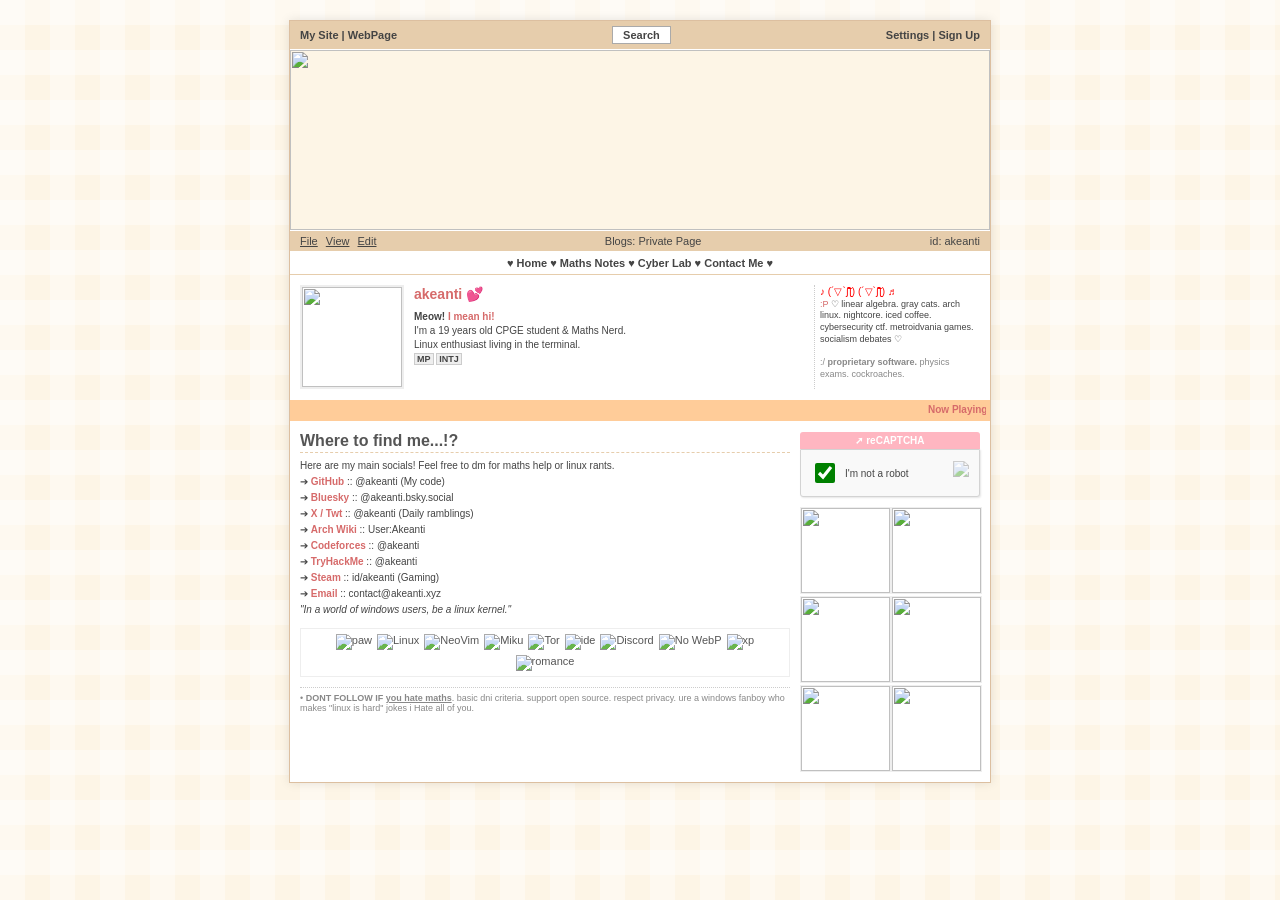
==== commit 76f05276: "Add files via upload" ====
--- a/index.html
+++ b/index.html
@@ -2,227 +2,335 @@
 <html lang="en">
 <head>
     <meta charset="UTF-8">
-    <meta property="og:title" content="Akeanti's Page">
-    <meta property="og:description" content="Akeanti, the webpage of a small tech lover and content creator. This is the most satisfying dynamic page you will ever see :)">
-    <meta property="og:image" content="https://raw.githubusercontent.com/akeanti/akeanti.github.io/main/pitures/akeanti.png">
-    <meta name="viewport" content="width=device-width, initial-scale=1.0">
-    <meta name="theme-color" content="#ffffff">
-    <title>Akeanti</title>
-    <link rel="icon" href="pitures/web.ico" type="image/x-icon">
-    <link href="https://fonts.googleapis.com/css2?family=Open+Sans:wght@400;600;700&family=Roboto+Mono:wght@400;500&display=swap" rel="stylesheet">
-    <script src="https://unpkg.com/feather-icons"></script>
-    <script src="https://cdnjs.cloudflare.com/ajax/libs/three.js/r128/three.min.js"></script>
-    <link rel="stylesheet" href="assets/styles.css">
+    <title>akeanti</title>
+
+    <link rel="icon" type="image/png" href="/favicon-96x96.png" sizes="96x96" />
+    <link rel="icon" type="image/svg+xml" href="/favicon.svg" />
+    <link rel="shortcut icon" href="/favicon.ico" />
+    <link rel="apple-touch-icon" sizes="180x180" href="/apple-touch-icon.png" />
+
+    <meta property="og:title" content="akeanti">
+    <meta property="og:type" content="website">
+    <meta property="og:url" content="https://akeanti.xyz">
+    <meta property="og:image" content="pics/pfp.jpg">
+    <meta property="og:description" content="19yo CPGE Student, Maths Nerd & Linux Enthusiast. Welcome to my digital garden.">
+    <meta name="theme-color" content="#828282">
+
+    <style>
+        :root {
+            --bg-plaid: #fdf5e6;
+            --bar-color: #e6cdac;
+            --box-bg: #ffffff;
+            --text-main: #555;
+            --pink-accent: #ff69b4;
+            --orange-accent: #ffcc99;
+            --border-color: #dcbfa0;
+        }
+
+        body {
+            margin: 0;
+            padding: 20px;
+            background-color: var(--bg-plaid);
+            background-image:
+                    linear-gradient(90deg, rgba(255, 255, 255, 0.4) 50%, transparent 50%),
+                    linear-gradient(rgba(255, 255, 255, 0.4) 50%, transparent 50%);
+            background-size: 50px 50px;
+            font-family: 'Arial', sans-serif;
+            font-size: 11px;
+            color: #444;
+            display: flex;
+            justify-content: center;
+        }
+
+        .container {
+            width: 700px;
+            background: var(--bg-plaid);
+            border: 1px solid var(--border-color);
+            box-shadow: 0 0 10px rgba(0,0,0,0.1);
+        }
+
+        .top-bar {
+            background: var(--bar-color);
+            padding: 5px 10px;
+            display: flex;
+            justify-content: space-between;
+            align-items: center;
+            border-bottom: 1px solid #fff;
+            font-weight: bold;
+        }
+
+        .search-box {
+            background: #fff;
+            padding: 2px 10px;
+            border: 1px solid #aaa;
+            font-weight: bold;
+            font-size: 11px;
+        }
+
+        .banner {
+            width: 100%;
+            height: 180px;
+            object-fit: cover;
+            display: block;
+        }
+
+        .sub-bar {
+            background: var(--bar-color);
+            padding: 4px 10px;
+            display: flex;
+            justify-content: space-between;
+            font-size: 11px;
+            border-top: 1px solid #fff;
+            border-bottom: 1px solid #fff;
+        }
+
+        .link-bar {
+            background: #fff;
+            padding: 5px;
+            text-align: center;
+            font-weight: bold;
+            font-size: 11px;
+            border-bottom: 1px solid var(--bar-color);
+        }
+
+        .profile-section {
+            background: #fff;
+            padding: 10px;
+            display: flex;
+            gap: 10px;
+        }
+
+        .pfp {
+            width: 100px;
+            height: 100px;
+            object-fit: cover;
+            border: 2px solid #eee;
+        }
+
+        .bio-text {
+            flex: 1;
+            font-size: 10px;
+            line-height: 1.4;
+        }
+        .bio-title {
+            font-size: 14px;
+            font-weight: bold;
+            color: #d66a6a;
+            margin-bottom: 5px;
+        }
+        .highlight-text { background: #eee; padding: 0 2px; font-weight: bold; border: 1px solid #ccc; font-size: 9px; cursor: pointer; }
+
+        .likes-box {
+            width: 160px;
+            font-size: 9px;
+            line-height: 1.3;
+            border-left: 1px dotted #ccc;
+            padding-left: 5px;
+        }
+        .heart-icon { color: red; font-size: 10px; }
+
+        .music-bar {
+            background: var(--orange-accent);
+            color: #d66a6a;
+            padding: 4px;
+            font-size: 10px;
+            font-weight: bold;
+            white-space: nowrap;
+            overflow: hidden;
+            border-top: 1px solid #fff;
+            border-bottom: 1px solid #fff;
+        }
+
+        .main-content {
+            background: #fff;
+            padding: 10px;
+            display: grid;
+            grid-template-columns: 1fr 180px;
+            gap: 10px;
+        }
+
+        .left-col h2 {
+            font-size: 16px; margin: 0 0 5px 0; color: #555;
+            border-bottom: 1px dashed #e6cdac; padding-bottom: 2px;
+        }
+        .socials-list {
+            font-size: 10px; margin-bottom: 10px;
+            line-height: 1.6;
+        }
+        .socials-list a {
+            text-decoration: none;
+            color: #d66a6a;
+            font-weight: bold;
+        }
+        .socials-list a:hover {
+            text-decoration: underline;
+            color: #ff69b4;
+        }
+
+        .button-grid {
+            display: flex;
+            flex-wrap: wrap;
+            gap: 5px;
+            margin-bottom: 10px;
+            background: #fff;
+            border: 1px solid #eee;
+            padding: 5px;
+            justify-content: center;
+        }
+        .button-grid img {
+            width: 88px;
+            height: 31px;
+            image-rendering: pixelated;
+            opacity: 0.9;
+        }
+        .button-grid img:hover {
+            opacity: 1;
+        }
+
+        .dni-list {
+            font-size: 9px; color: #888; border-top: 1px dotted #ccc; padding-top: 5px;
+        }
+
+        .recaptcha-box {
+            background: #f9f9f9;
+            border: 1px solid #d3d3d3;
+            padding: 10px;
+            border-radius: 3px;
+            margin-bottom: 10px;
+            display: flex;
+            align-items: center;
+            justify-content: space-between;
+            box-shadow: 1px 1px 2px rgba(0,0,0,0.1);
+        }
+        .recaptcha-header {
+            background: #ffb6c1; color: white; text-align: center; font-weight: bold; padding: 2px;
+            margin-bottom: 5px; border-radius: 3px 3px 0 0;
+        }
+
+        .image-grid {
+            display: grid;
+            grid-template-columns: 1fr 1fr;
+            gap: 2px;
+        }
+        .grid-pic {
+            width: 100%;
+            height: 85px;
+            object-fit: cover;
+            border: 1px solid #eee;
+        }
+
+        a { text-decoration: none; color: inherit; }
+        u { text-decoration: underline; }
+    </style>
 </head>
 <body>
-    <div class="space-background">
-        <div class="star-field"></div>
-        <div class="spiral-arm spiral-arm-1"></div>
-        <div class="spiral-arm spiral-arm-2"></div>
-        <div class="accretion-disk"></div>
-        <div class="galaxy-core"></div>
-        <div class="planet planet-1" style="--orbit-radius: 150px;"></div>
-        <div class="planet planet-2" style="--orbit-radius: 220px;"></div>
-        <div class="planet planet-3" style="--orbit-radius: 290px;"></div>
-    </div>
-
-    <nav class="mobile-navbar">
-        <div class="mobile-navbar__logo">
-            <i data-feather="star"></i>
-            <span>Akeanti</span>
+
+<div class="container">
+
+    <div class="top-bar">
+        <span>My Site | WebPage</span>
+        <div class="search-box">Search</div>
+        <span>Settings | Sign Up</span>
+    </div>
+
+    <img src="pics/banner.jpg" class="banner">
+
+    <div class="sub-bar">
+        <span><u style="margin-right:5px;">File</u> <u style="margin-right:5px;">View</u> <u>Edit</u></span>
+        <span>Blogs: Private Page</span>
+        <span>id: akeanti</span>
+    </div>
+
+    <div class="link-bar">
+        ♥ Home ♥ Maths Notes ♥ Cyber Lab ♥ Contact Me ♥
+    </div>
+
+    <div class="profile-section">
+        <img src="pics/pfp.jpg" ff class="pfp">
+
+        <div class="bio-text">
+            <div class="bio-title">akeanti 💕</div>
+            <b>Meow! <span style="color:#d66a6a;">I mean hi!</span></b><br>
+            I'm a 19 years old CPGE student & Maths Nerd.<br>
+            Linux enthusiast living in the terminal.<br>
+            <span class="highlight-text">MP</span> <span class="highlight-text">INTJ</span>
         </div>
-        <div class="mobile-nav-toggle">
-            <span></span>
-            <span></span>
-            <span></span>
+
+        <div class="likes-box">
+            <span class="heart-icon">♪ (´▽`ʃƪ) (´▽`ʃƪ) ♬</span><br>
+            <span style="color:#d66a6a;">:P</span> ♡ linear algebra. gray cats. arch linux. nightcore. iced coffee. cybersecurity ctf. metroidvania games. socialism debates ♡<br>
+            <br>
+            <span style="color:#888;">:/  <b>proprietary software.</b> physics exams. cockroaches.</span>
         </div>
-        <ul class="mobile-navbar__menu">
-            <li class="mobile-navbar__item">
-                <a href="index.html" class="mobile-navbar__link">
-                    <i data-feather="home"></i>
-                    <span>Home</span>
-                </a>
-            </li>
-            <li class="mobile-navbar__item">
-                <a href="portfolio.html" class="mobile-navbar__link">
-                    <i data-feather="code"></i>
-                    <span>Projects</span>
-                </a>
-            </li>
-            <li class="mobile-navbar__item">
-                <a href="education.html" class="mobile-navbar__link">
-                    <i data-feather="award"></i>
-                    <span>Certifications</span>
-                </a>
-            </li>
-            <li class="mobile-navbar__item">
-                <a href="linktree.html" class="mobile-navbar__link">
-                    <i data-feather="briefcase"></i>
-                    <span>My LinkTree</span>
-                </a>
-            </li>
-        </ul>
-    </nav>
-
-    <nav class="navbar">
-        <ul class="navbar__menu">
-            <li class="navbar__item">
-                <a href="index.html" class="navbar__link" data-content="Home"><i data-feather="home"></i></a>
-            </li>
-            <li class="navbar__item">
-                <a href="portfolio.html" class="navbar__link active" data-content="Projects"><i data-feather="code"></i></a>
-            </li>
-            <li class="navbar__item">
-                <a href="education.html" class="navbar__link" data-content="Certifications"><i data-feather="award"></i></a>
-            </li>
-            <li class="navbar__item">
-                <a href="linktree.html" class="navbar__link" data-content="My LinkTree"><i data-feather="briefcase"></i></a>
-            </li>
-        </ul>
-    </nav>
-
-    <main class="profile-container">
-        <div class="profile-card">
-            <div class="profile-content">
-                <div class="profile-info">
-                    <h1>Akeanti</h1>
-                    <p class="profile-title">Engineering Student & Tech Enthusiast</p>
-                        <div class="profile-badges">
-                        <div class="badge" data-badge="projects">
-                            <i data-feather="briefcase"></i>
-                            <span>15+ Projects Launched</span>
-                        </div>
-                        <div class="badge" data-badge="github">
-                            <i data-feather="code"></i>
-                            <span>LLM Starter</span>
-                        </div>
-                        <div class="badge" data-badge="community">
-                            <i data-feather="users"></i>
-                            <span>Discord Bot Dev</span>
-                        </div>
-                        <div class="badge" data-badge="tech">
-                            <i data-feather="award"></i>
-                            <span>Full Stack Dev</span>
-                        </div>
-                        <div class="badge" data-badge="ethical">
-                            <i data-feather="shield"></i>
-                            <span>IoT Lover</span>
-                        </div>
-                        <div class="badge" data-badge="bugbounty">
-                            <i data-feather="shield-off"></i>
-                            <span>Bug Bounty Researcher</span>
-                        </div>
-                    </div>
-                    <div class="profile-bio">
-                        <p>I'm a passionate engineering student and open-source contributor. I love creating new solutions and contributing to the tech community (Like linux kernel and sucha). With a focus on cybersecurity, web development, LLM and discord bot / minecraft plugins, I'm constantly exploring new technologies to solve real-world problems.</p>
-                    </div>
-                    <div class="social-cards">
-                        <div class="discord-widget-container">
-                            <a href="https://discord.com/users/782975478113239063">
-                                <img src="https://lanyard.cnrad.dev/api/782975478113239063?hideDiscrim=true&idleMessage=Chilling&borderRadius=12px" />
-                            </a>
-                        </div>
-
-                        <div class="github-stats-container">
-                            <a href="https://github.com/akeanti" target="_blank">
-                                <img src="https://github-readme-stats.vercel.app/api?username=akeanti&show_icons=true&theme=dark&bg_color=0a0e17&title_color=406ff3&icon_color=4ecdc4&text_color=e0e0e0" alt="GitHub Stats" />
-                            </a>
-                        </div>
-                    </div>
-                    <div class="achievements">
-                        <div class="achievement-card">
-                            <div class="achievement-icon">
-                                <i data-feather="award"></i>
-                            </div>
-                            <div class="achievement-content">
-                                <h3>Arduino | Al Akhawayn University</h3>
-                                <p>Selected to participate in a national Arduino contest in 2019/2020. Though canceled due to COVID-19, I developed an IoT-based environmental monitoring system.</p>
-                            </div>
-                        </div>
-                        <div class="achievement-card">
-                            <div class="achievement-icon">
-                                <i data-feather="shield"></i>
-                            </div>
-                            <div class="achievement-content">
-                                <h3>LeetCode Expert</h3>
-                                <p>Ranked in the top #1000 on LeetCode. Passionate about algorithms and solving complex problems through code. Specialized in Python and JavaScript solutions.</p>
-                            </div>
-                        </div>
-                    </div>
-                    <div class="skill-section">
-                        <h3 class="skill-title">Technical Skills</h3>
-                        <div class="skill-bars">
-                            <div class="skill-bar">
-                                <div class="skill-name">JavaScript <span class="skill-percentage">85%</span></div>
-                                <div class="skill-progress" style="--progress: 85%"></div>
-                            </div>
-                            <div class="skill-bar">
-                                <div class="skill-name">Python <span class="skill-percentage">75%</span></div>
-                                <div class="skill-progress" style="--progress: 75%"></div>
-                            </div>
-                            <div class="skill-bar">
-                                <div class="skill-name">HTML/CSS <span class="skill-percentage">90%</span></div>
-                                <div class="skill-progress" style="--progress: 90%"></div>
-                            </div>
-                            <div class="skill-bar">
-                                <div class="skill-name">Security <span class="skill-percentage">80%</span></div>
-                                <div class="skill-progress" style="--progress: 80%"></div>
-                            </div>
-                            <div class="skill-bar">
-                                <div class="skill-name">Three.js <span class="skill-percentage">70%</span></div>
-                                <div class="skill-progress" style="--progress: 70%"></div>
-                            </div>
-                            <div class="skill-bar">
-                                <div class="skill-name">Rust <span class="skill-percentage">55%</span></div>
-                                <div class="skill-progress" style="--progress: 55%"></div>
-                            </div>
-                            <div class="skill-bar">
-                                <div class="skill-name">Java <span class="skill-percentage">50%</span></div>
-                                <div class="skill-progress" style="--progress: 50%"></div>
-                            </div>
-                            <div class="skill-bar">
-                                <div class="skill-name">c/c++ <span class="skill-percentage">70%</span></div>
-                                <div class="skill-progress" style="--progress: 70%"></div>
-                            </div>
-                        </div>
-                    </div>
+    </div>
+
+    <div class="music-bar">
+        <marquee scrollamount="4">
+            Now Playing: /dev/urandom noise ♫ /// SYSTEM STATUS: sleep deprivation at 99% /// ⚠ compiling kernel please wait... /// I use Linux btw /// current objective: survive maths class /// cats are liquid /// welcome to the void <3
+        </marquee>
+    </div>
+
+    <div class="main-content">
+
+        <div class="left-col">
+            <h2>Where to find me...!?</h2>
+            <div class="socials-list">
+                Here are my main socials! Feel free to dm for maths help or linux rants.<br>
+                ➔ <a href="https://github.com/akeanti"><b>GitHub</b></a> :: @akeanti (My code)<br>
+                ➔ <a href="https://bsky.app/profile/akeanti.bsky.social"><b>Bluesky</b></a> :: @akeanti.bsky.social<br>
+                ➔ <a href="https://x.com/akeantie"><b>X / Twt</b></a> :: @akeanti (Daily ramblings)<br>
+                ➔ <a href="https://wiki.archlinux.org/title/User:Akeanti"><b>Arch Wiki</b></a> :: User:Akeanti<br>
+                ➔ <a href="https://codeforces.com/profile/akeanti"><b>Codeforces</b></a> :: @akeanti<br>
+                ➔ <a href="https://tryhackme.com/p/akeanti"><b>TryHackMe</b></a> :: @akeanti<br>
+                ➔ <a href="https://steamcommunity.com/id/akeanti/"><b>Steam</b></a> :: id/akeanti (Gaming)<br>
+                ➔ <a href="mailto:contact@akeanti.com"><b>Email</b></a> :: contact@akeanti.xyz<br>
+
+                <i>"In a world of windows users, be a linux kernel."</i>
+            </div>
+
+            <div class="button-grid">
+                <a href="#"><img src="http://www.deadnet.se/88x31/paws.gif" alt="paw"></a>
+                <a href="#"><img src="http://www.deadnet.se/88x31/gnu-linux.gif" alt="Linux"></a>
+                <a href="#"><img src="http://www.deadnet.se/88x31/neovim.gif" alt="NeoVim"></a>
+                <a href="#"><img src="http://www.deadnet.se/88x31/miku.gif" alt="Miku"></a>
+                <a href="#"><img src="http://www.deadnet.se/88x31/tor.gif" alt="Tor"></a>
+                <a href="#"><img src="http://www.deadnet.se/88x31/edpadico.gif" alt="ide"></a>
+                <a href="https://discord.gg/N4bSYy8YMR"><img src="http://www.deadnet.se/88x31/discordserver.gif" alt="Discord"></a>
+                <a href="#"><img src="https://cyber.dabamos.de/88x31/nowebp.gif" alt="No WebP"></a>
+                <a href="#"><img src="http://www.deadnet.se/88x31/imissxp.gif" alt="xp"></a>
+                <a href="#"><img src="http://www.deadnet.se/88x31/romance-net-88x31.gif" alt="romance"></a>
+            </div>
+
+            <div class="dni-list">
+                • <b>DONT FOLLOW IF <u>you hate maths</u></b>. basic dni criteria. support open source. respect privacy. ure a windows fanboy who makes "linux is hard" jokes i Hate all of you.
+            </div>
+        </div>
+
+        <div class="right-col">
+            <div style="background:#ffb6c1; color:white; font-weight:bold; text-align:center; padding:3px; border-radius:3px 3px 0 0; font-size:10px;">
+                ➚ reCAPTCHA
+            </div>
+            <div class="recaptcha-box" style="border-radius: 0 0 3px 3px; margin-top:0;">
+                <div style="display:flex; align-items:center;">
+                    <input type="checkbox" checked style="width:20px; height:20px; accent-color:green; margin-right:10px;">
+                    <span style="font-size:10px;">I'm not a robot</span>
                 </div>
-                <div class="profile-image-container">
-                     <img src="pictures/akeanti.gif" alt="Girl in a jacket" width="250" height="250">
-                </div>
-            </div>
-            <div class="profile-stats">
-                <div class="stat">
-                    <span class="stat-value">2.5k</span>
-                    <span class="stat-label">Followers</span>
-                </div>
-                <div class="stat">
-                    <span class="stat-value">500</span>
-                    <span class="stat-label">Following</span>
-                </div>
-                <div class="stat">
-                    <span class="stat-value">15</span>
-                    <span class="stat-label">Projects</span>
-                </div>
-                <div class="stat">
-                    <span class="stat-value">8</span>
-                    <span class="stat-label">Awards</span>
-                </div>
+                <img src="https://upload.wikimedia.org/wikipedia/commons/thumb/a/ad/RecaptchaLogo.svg/250px-RecaptchaLogo.svg.png" style="height:25px; opacity:0.5;">
+            </div>
+
+            <div class="image-grid">
+                <img src="pics/akeanti%202.png" class="grid-pic">
+                <img src="pics/akeanti%202.jpg" class="grid-pic">
+                <img src="pics/akeanti%203.jpg" class="grid-pic">
+                <img src="pics/akeanti%204.jpg" class="grid-pic">
+                <img src="pics/akeanti%205.jpg" class="grid-pic">
+                <img src="pics/akeanti%206.png" class="grid-pic">
             </div>
         </div>
 
-        <div class="footer">
-            <p>© 2021 - 2025 Akeanti | Made with <i data-feather="heart" style="width: 12px; height: 12px; color: #ff6b6b;"></i> and JavaScript</p>
-            <p>Connect with me: <a href="https://github.com/akeanti" target="_blank">GitHub</a> | <a href="https://twitter.com/akeantie" target="_blank">Twitter</a> | <a href="https://www.instagram.com/akeantie/" target="_blank">Instagram</a></p>
-        </div>
-    </main>
-
-    <div class="theme-toggle">
-        <i data-feather="moon"></i>
-    </div>
-
-    <div class="particle-system"></div>
-
-    <script src="assets/scripts.js"></script>
+    </div>
+
+</div>
+
 </body>
 </html>
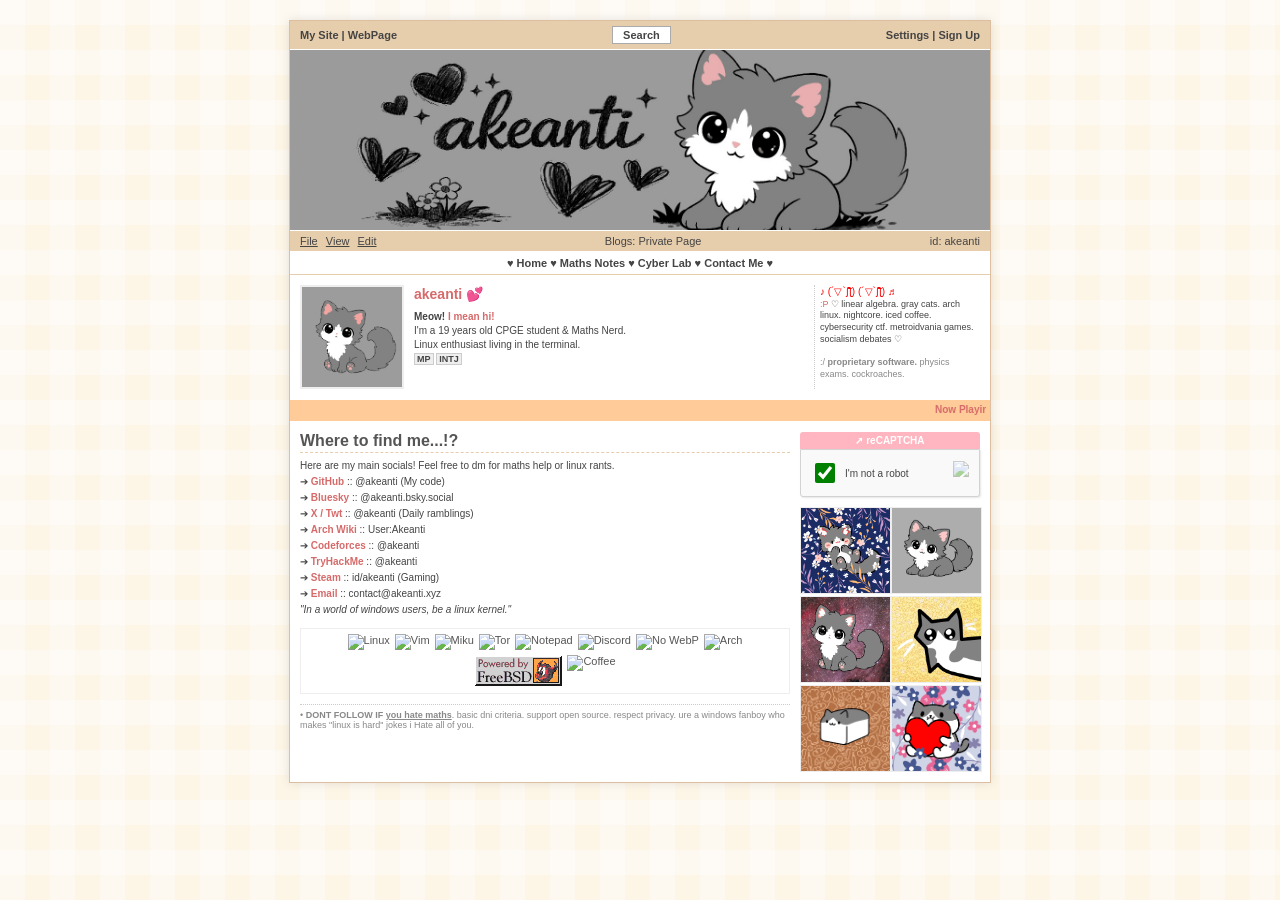
==== commit c121c019: "bugs fix" ====
--- a/index.html
+++ b/index.html
@@ -12,7 +12,7 @@
     <meta property="og:title" content="akeanti">
     <meta property="og:type" content="website">
     <meta property="og:url" content="https://akeanti.xyz">
-    <meta property="og:image" content="pics/pfp.jpg">
+    <meta property="og:image" content="https://media.discordapp.net/attachments/1389679118202703993/1473504434062622730/0TJ5tFs.png?ex=69967371&is=699521f1&hm=08e058a00deae60d6b1b0e399d26780cd158f78e9c6af37f08ef8a60498dc3c3&=&format=webp&quality=lossless&width=1066&height=1068">
     <meta property="og:description" content="19yo CPGE Student, Maths Nerd & Linux Enthusiast. Welcome to my digital garden.">
     <meta name="theme-color" content="#828282">
 
@@ -289,16 +289,16 @@
             </div>
 
             <div class="button-grid">
-                <a href="#"><img src="http://www.deadnet.se/88x31/paws.gif" alt="paw"></a>
-                <a href="#"><img src="http://www.deadnet.se/88x31/gnu-linux.gif" alt="Linux"></a>
-                <a href="#"><img src="http://www.deadnet.se/88x31/neovim.gif" alt="NeoVim"></a>
-                <a href="#"><img src="http://www.deadnet.se/88x31/miku.gif" alt="Miku"></a>
-                <a href="#"><img src="http://www.deadnet.se/88x31/tor.gif" alt="Tor"></a>
-                <a href="#"><img src="http://www.deadnet.se/88x31/edpadico.gif" alt="ide"></a>
-                <a href="https://discord.gg/N4bSYy8YMR"><img src="http://www.deadnet.se/88x31/discordserver.gif" alt="Discord"></a>
+                <a href="#"><img src="https://cyber.dabamos.de/88x31/gnu-linux.gif" alt="Linux"></a>
+                <a href="#"><img src="https://cyber.dabamos.de/88x31/vim.gif" alt="Vim"></a>
+                <a href="#"><img src="https://cyber.dabamos.de/88x31/miku.gif" alt="Miku"></a>
+                <a href="#"><img src="https://cyber.dabamos.de/88x31/tor.gif" alt="Tor"></a>
+                <a href="#"><img src="https://cyber.dabamos.de/88x31/notepad.gif" alt="Notepad"></a>
+                <a href="#"><img src="https://cyber.dabamos.de/88x31/discord.gif" alt="Discord"></a>
                 <a href="#"><img src="https://cyber.dabamos.de/88x31/nowebp.gif" alt="No WebP"></a>
-                <a href="#"><img src="http://www.deadnet.se/88x31/imissxp.gif" alt="xp"></a>
-                <a href="#"><img src="http://www.deadnet.se/88x31/romance-net-88x31.gif" alt="romance"></a>
+                <a href="#"><img src="https://cyber.dabamos.de/88x31/archlinux.gif" alt="Arch"></a>
+                <a href="#"><img src="pics/freebsd.gif" alt="frebsd"></a>
+                <a href="#"><img src="https://cyber.dabamos.de/88x31/coffee.gif" alt="Coffee"></a>
             </div>
 
             <div class="dni-list">
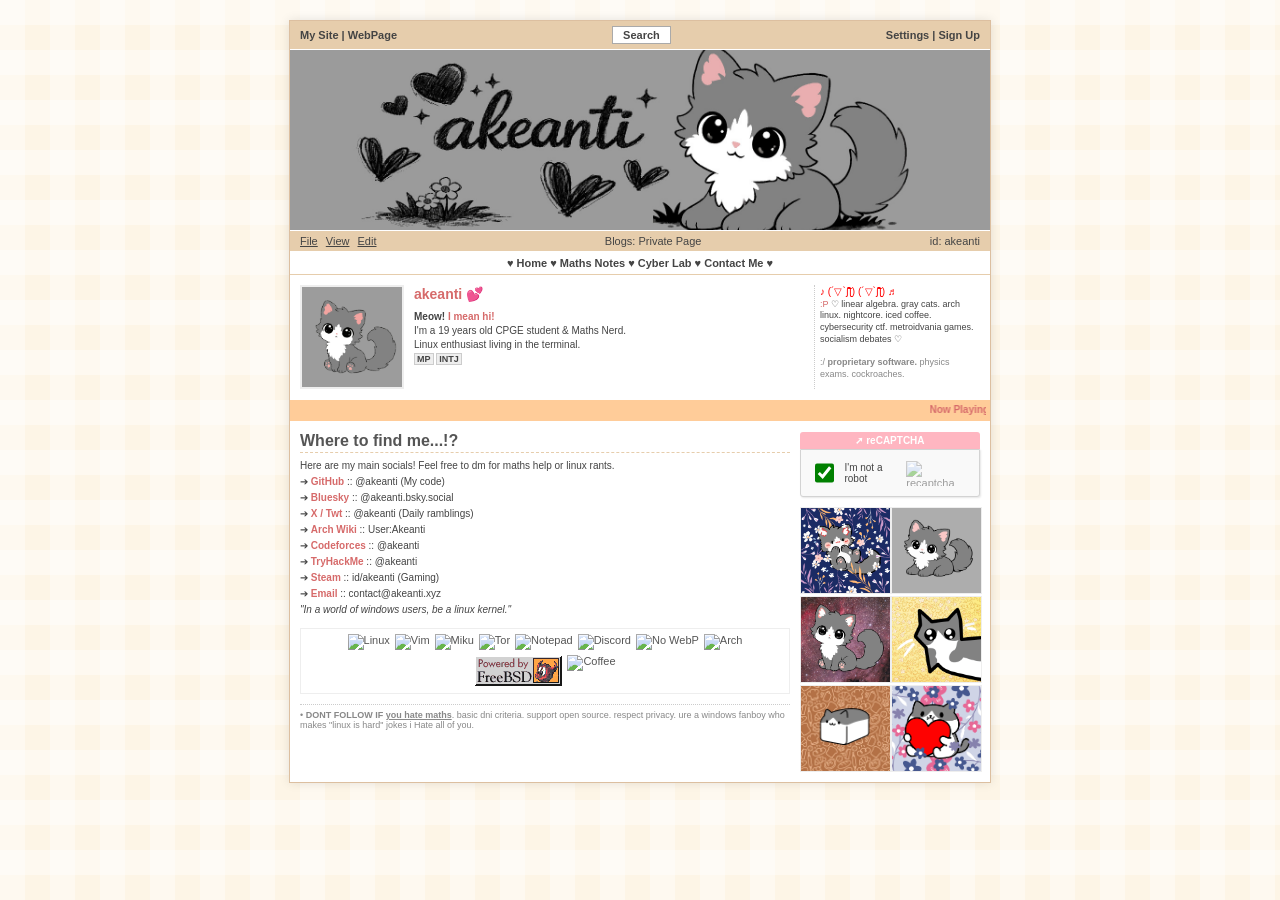
==== commit ca8241c9: "the 'oneko' update" ====
--- a/index.html
+++ b/index.html
@@ -40,13 +40,18 @@
             color: #444;
             display: flex;
             justify-content: center;
-        }
+            cursor: auto;
+        }
+
+        img { max-width: 100%; height: auto; }
 
         .container {
             width: 700px;
             background: var(--bg-plaid);
             border: 1px solid var(--border-color);
             box-shadow: 0 0 10px rgba(0,0,0,0.1);
+            position: relative;
+            z-index: 1;
         }
 
         .top-bar {
@@ -226,14 +231,13 @@
 <body>
 
 <div class="container">
-
     <div class="top-bar">
         <span>My Site | WebPage</span>
         <div class="search-box">Search</div>
         <span>Settings | Sign Up</span>
     </div>
 
-    <img src="pics/banner.jpg" class="banner">
+    <img src="pics/banner.jpg" class="banner" width="700" height="180" alt="Banner">
 
     <div class="sub-bar">
         <span><u style="margin-right:5px;">File</u> <u style="margin-right:5px;">View</u> <u>Edit</u></span>
@@ -246,7 +250,7 @@
     </div>
 
     <div class="profile-section">
-        <img src="pics/pfp.jpg" ff class="pfp">
+        <img src="pics/pfp.jpg" class="pfp" width="100" height="100" alt="pfp">
 
         <div class="bio-text">
             <div class="bio-title">akeanti 💕</div>
@@ -271,7 +275,6 @@
     </div>
 
     <div class="main-content">
-
         <div class="left-col">
             <h2>Where to find me...!?</h2>
             <div class="socials-list">
@@ -289,16 +292,16 @@
             </div>
 
             <div class="button-grid">
-                <a href="#"><img src="https://cyber.dabamos.de/88x31/gnu-linux.gif" alt="Linux"></a>
-                <a href="#"><img src="https://cyber.dabamos.de/88x31/vim.gif" alt="Vim"></a>
-                <a href="#"><img src="https://cyber.dabamos.de/88x31/miku.gif" alt="Miku"></a>
-                <a href="#"><img src="https://cyber.dabamos.de/88x31/tor.gif" alt="Tor"></a>
-                <a href="#"><img src="https://cyber.dabamos.de/88x31/notepad.gif" alt="Notepad"></a>
-                <a href="#"><img src="https://cyber.dabamos.de/88x31/discord.gif" alt="Discord"></a>
-                <a href="#"><img src="https://cyber.dabamos.de/88x31/nowebp.gif" alt="No WebP"></a>
-                <a href="#"><img src="https://cyber.dabamos.de/88x31/archlinux.gif" alt="Arch"></a>
-                <a href="#"><img src="pics/freebsd.gif" alt="frebsd"></a>
-                <a href="#"><img src="https://cyber.dabamos.de/88x31/coffee.gif" alt="Coffee"></a>
+                <a href="#"><img src="https://cyber.dabamos.de/88x31/gnu-linux.gif" alt="Linux" width="88" height="31" loading="lazy" decoding="async"></a>
+                <a href="#"><img src="https://cyber.dabamos.de/88x31/vim.gif" alt="Vim" width="88" height="31" loading="lazy" decoding="async"></a>
+                <a href="#"><img src="https://cyber.dabamos.de/88x31/miku.gif" alt="Miku" width="88" height="31" loading="lazy" decoding="async"></a>
+                <a href="#"><img src="https://cyber.dabamos.de/88x31/tor.gif" alt="Tor" width="88" height="31" loading="lazy" decoding="async"></a>
+                <a href="#"><img src="https://cyber.dabamos.de/88x31/notepad.gif" alt="Notepad" width="88" height="31" loading="lazy" decoding="async"></a>
+                <a href="#"><img src="https://cyber.dabamos.de/88x31/discord.gif" alt="Discord" width="88" height="31" loading="lazy" decoding="async"></a>
+                <a href="#"><img src="https://cyber.dabamos.de/88x31/nowebp.gif" alt="No WebP" width="88" height="31" loading="lazy" decoding="async"></a>
+                <a href="#"><img src="https://cyber.dabamos.de/88x31/archlinux.gif" alt="Arch" width="88" height="31" loading="lazy" decoding="async"></a>
+                <a href="#"><img src="pics/freebsd.gif" alt="frebsd" width="88" height="31" loading="lazy" decoding="async"></a>
+                <a href="#"><img src="https://cyber.dabamos.de/88x31/coffee.gif" alt="Coffee" width="88" height="31" loading="lazy" decoding="async"></a>
             </div>
 
             <div class="dni-list">
@@ -315,22 +318,137 @@
                     <input type="checkbox" checked style="width:20px; height:20px; accent-color:green; margin-right:10px;">
                     <span style="font-size:10px;">I'm not a robot</span>
                 </div>
-                <img src="https://upload.wikimedia.org/wikipedia/commons/thumb/a/ad/RecaptchaLogo.svg/250px-RecaptchaLogo.svg.png" style="height:25px; opacity:0.5;">
+                <img src="https://upload.wikimedia.org/wikipedia/commons/thumb/a/ad/RecaptchaLogo.svg/250px-RecaptchaLogo.svg.png" style="height:25px; opacity:0.5; width:auto;" alt="recaptcha">
             </div>
 
             <div class="image-grid">
-                <img src="pics/akeanti%202.png" class="grid-pic">
-                <img src="pics/akeanti%202.jpg" class="grid-pic">
-                <img src="pics/akeanti%203.jpg" class="grid-pic">
-                <img src="pics/akeanti%204.jpg" class="grid-pic">
-                <img src="pics/akeanti%205.jpg" class="grid-pic">
-                <img src="pics/akeanti%206.png" class="grid-pic">
+                <img src="pics/akeanti%202.png" class="grid-pic" loading="lazy" decoding="async" alt="pic">
+                <img src="pics/akeanti%202.jpg" class="grid-pic" loading="lazy" decoding="async" alt="pic">
+                <img src="pics/akeanti%203.jpg" class="grid-pic" loading="lazy" decoding="async" alt="pic">
+                <img src="pics/akeanti%204.jpg" class="grid-pic" loading="lazy" decoding="async" alt="pic">
+                <img src="pics/akeanti%205.jpg" class="grid-pic" loading="lazy" decoding="async" alt="pic">
+                <img src="pics/akeanti%206.png" class="grid-pic" loading="lazy" decoding="async" alt="pic">
             </div>
         </div>
 
     </div>
 
 </div>
+
+<script>
+    (function oneko() {
+        const nekoEl = document.createElement("div");
+        let nekoPosX = 32;
+        let nekoPosY = 32;
+        let mousePosX = 0;
+        let mousePosY = 0;
+        let frameCount = 0;
+        let idleTime = 0;
+        let idleAnimation = null;
+        let idleAnimationFrame = 0;
+
+        const speed = 2.5;
+
+        const spriteSets = {
+            idle: [[-3, -3]],
+            alert: [[-7, -3]],
+            scratch: [[-5, 0], [-6, 0], [-7, 0]],
+            tired: [[-3, -2]],
+            sleeping: [[-2, 0], [-2, 1]],
+            N: [[-1, -2], [-1, -3]],
+            NE: [[0, -2], [0, -3]],
+            E: [[-3, 0], [-3, -1]],
+            SE: [[-5, -1], [-5, -2]],
+            S: [[-6, -3], [-7, -2]],
+            SW: [[-5, -3], [-6, -1]],
+            W: [[-4, -2], [-4, -3]],
+            NW: [[-1, 0], [-1, -1]],
+        };
+
+        function create() {
+            nekoEl.id = "oneko";
+            nekoEl.style.width = "32px";
+            nekoEl.style.height = "32px";
+            nekoEl.style.position = "fixed";
+            nekoEl.style.pointerEvents = "none";
+            nekoEl.style.backgroundImage = "url('https://raw.githubusercontent.com/adryd325/oneko.js/master/oneko.gif')";
+            nekoEl.style.imageRendering = "pixelated";
+            nekoEl.style.left = "16px";
+            nekoEl.style.top = "16px";
+            nekoEl.style.zIndex = "9999";
+
+            document.body.appendChild(nekoEl);
+
+            document.addEventListener("mousemove", function (event) {
+                mousePosX = event.clientX;
+                mousePosY = event.clientY;
+            });
+
+            window.requestAnimationFrame(onAnimationFrame);
+        }
+
+        let lastFrameTime = 0;
+
+        function onAnimationFrame(timestamp) {
+            if (!lastFrameTime) lastFrameTime = timestamp;
+            const deltaTime = timestamp - lastFrameTime;
+
+            const diffX = nekoPosX - mousePosX;
+            const diffY = nekoPosY - mousePosY;
+            const distance = Math.sqrt(diffX ** 2 + diffY ** 2);
+
+            if (distance < 10) {
+                idleTime++;
+                if (deltaTime > 100) {
+                    lastFrameTime = timestamp;
+                    if (idleTime > 10) {
+                        setSprite("idle", 0);
+                    } else {
+                        setSprite("alert", 0);
+                    }
+                }
+                return window.requestAnimationFrame(onAnimationFrame);
+            }
+
+            idleTime = 0;
+
+
+            nekoPosX -= (diffX / distance) * speed;
+            nekoPosY -= (diffY / distance) * speed;
+
+            nekoEl.style.left = `${nekoPosX - 16}px`;
+            nekoEl.style.top = `${nekoPosY - 16}px`;
+
+            if (deltaTime > 100) {
+                lastFrameTime = timestamp;
+                frameCount++;
+
+                const angle = Math.atan2(diffY, diffX);
+                let direction = "";
+
+                if (angle > -Math.PI / 8 && angle <= Math.PI / 8) direction = "W";
+                else if (angle > Math.PI / 8 && angle <= 3 * Math.PI / 8) direction = "NW";
+                else if (angle > 3 * Math.PI / 8 && angle <= 5 * Math.PI / 8) direction = "N";
+                else if (angle > 5 * Math.PI / 8 && angle <= 7 * Math.PI / 8) direction = "NE";
+                else if (angle > 7 * Math.PI / 8 || angle <= -7 * Math.PI / 8) direction = "E";
+                else if (angle > -7 * Math.PI / 8 && angle <= -5 * Math.PI / 8) direction = "SE";
+                else if (angle > -5 * Math.PI / 8 && angle <= -3 * Math.PI / 8) direction = "S";
+                else if (angle > -3 * Math.PI / 8 && angle <= -Math.PI / 8) direction = "SW";
+
+                setSprite(direction, frameCount);
+            }
+
+            window.requestAnimationFrame(onAnimationFrame);
+        }
+
+        function setSprite(name, frame) {
+            const sprite = spriteSets[name][frame % spriteSets[name].length];
+            nekoEl.style.backgroundPosition = `${sprite[0] * 32}px ${sprite[1] * 32}px`;
+        }
+
+        create();
+    })();
+</script>
 
 </body>
 </html>
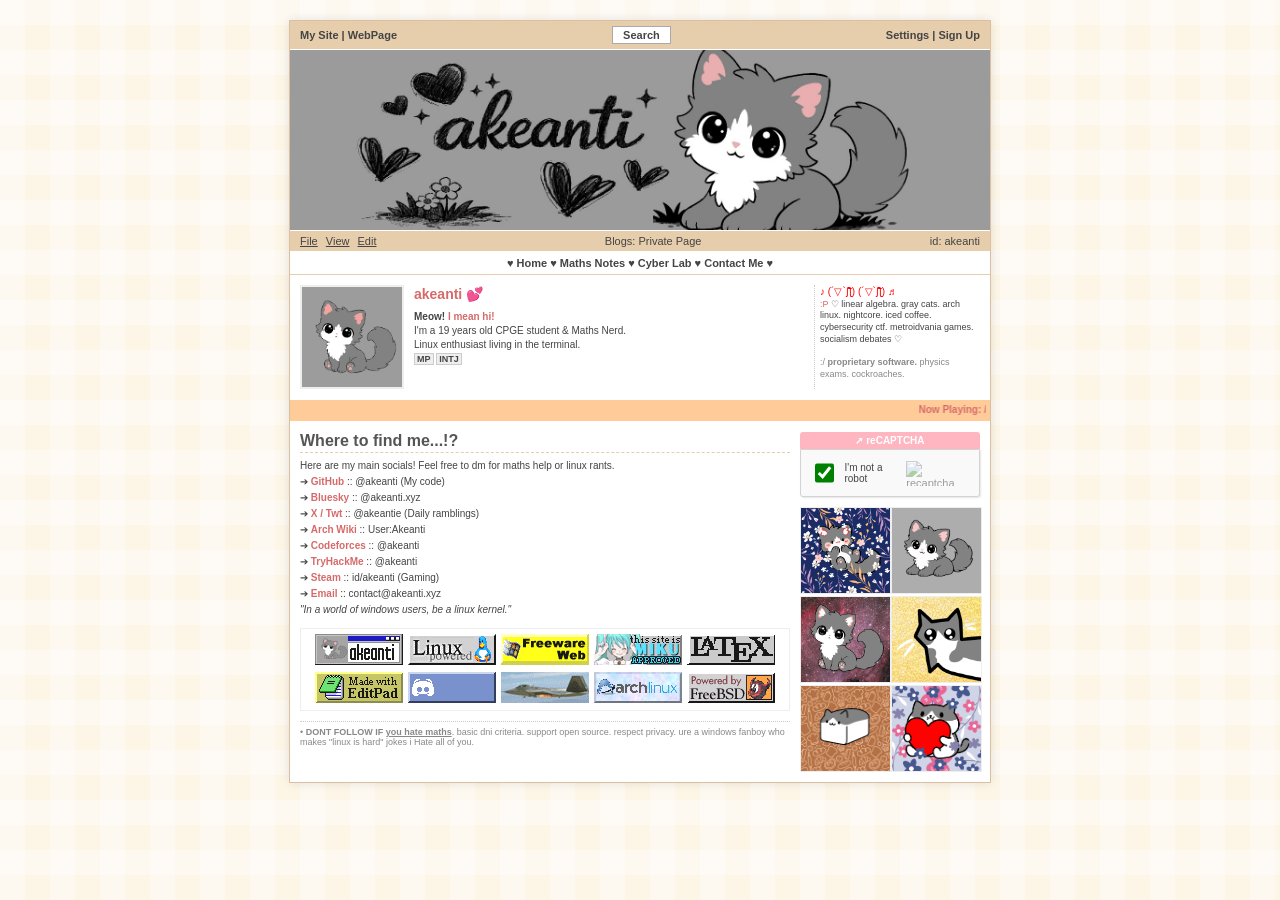
==== commit af49ab6f: "88x31 gifs locally hosted + link and socials updates : v1.0.1" ====
--- a/index.html
+++ b/index.html
@@ -280,8 +280,8 @@
             <div class="socials-list">
                 Here are my main socials! Feel free to dm for maths help or linux rants.<br>
                 ➔ <a href="https://github.com/akeanti"><b>GitHub</b></a> :: @akeanti (My code)<br>
-                ➔ <a href="https://bsky.app/profile/akeanti.bsky.social"><b>Bluesky</b></a> :: @akeanti.bsky.social<br>
-                ➔ <a href="https://x.com/akeantie"><b>X / Twt</b></a> :: @akeanti (Daily ramblings)<br>
+                ➔ <a href="https://bsky.app/profile/akeanti.xyz"><b>Bluesky</b></a> :: @akeanti.xyz<br>
+                ➔ <a href="https://x.com/akeantie"><b>X / Twt</b></a> :: @akeantie (Daily ramblings)<br>
                 ➔ <a href="https://wiki.archlinux.org/title/User:Akeanti"><b>Arch Wiki</b></a> :: User:Akeanti<br>
                 ➔ <a href="https://codeforces.com/profile/akeanti"><b>Codeforces</b></a> :: @akeanti<br>
                 ➔ <a href="https://tryhackme.com/p/akeanti"><b>TryHackMe</b></a> :: @akeanti<br>
@@ -292,16 +292,16 @@
             </div>
 
             <div class="button-grid">
-                <a href="#"><img src="https://cyber.dabamos.de/88x31/gnu-linux.gif" alt="Linux" width="88" height="31" loading="lazy" decoding="async"></a>
-                <a href="#"><img src="https://cyber.dabamos.de/88x31/vim.gif" alt="Vim" width="88" height="31" loading="lazy" decoding="async"></a>
-                <a href="#"><img src="https://cyber.dabamos.de/88x31/miku.gif" alt="Miku" width="88" height="31" loading="lazy" decoding="async"></a>
-                <a href="#"><img src="https://cyber.dabamos.de/88x31/tor.gif" alt="Tor" width="88" height="31" loading="lazy" decoding="async"></a>
-                <a href="#"><img src="https://cyber.dabamos.de/88x31/notepad.gif" alt="Notepad" width="88" height="31" loading="lazy" decoding="async"></a>
-                <a href="#"><img src="https://cyber.dabamos.de/88x31/discord.gif" alt="Discord" width="88" height="31" loading="lazy" decoding="async"></a>
-                <a href="#"><img src="https://cyber.dabamos.de/88x31/nowebp.gif" alt="No WebP" width="88" height="31" loading="lazy" decoding="async"></a>
-                <a href="#"><img src="https://cyber.dabamos.de/88x31/archlinux.gif" alt="Arch" width="88" height="31" loading="lazy" decoding="async"></a>
-                <a href="#"><img src="pics/freebsd.gif" alt="frebsd" width="88" height="31" loading="lazy" decoding="async"></a>
-                <a href="#"><img src="https://cyber.dabamos.de/88x31/coffee.gif" alt="Coffee" width="88" height="31" loading="lazy" decoding="async"></a>
+                <a href="https://akeanti.xyz/"><img src="dabamos/akeanti.gif" alt="akeanti" width="88" height="31" loading="lazy" decoding="async"></a>
+                <a href="https://github.com/torvalds/linux"><img src="dabamos/linux-p.gif" alt="Linux" width="88" height="31" loading="lazy" decoding="async"></a>
+                <a href="https://archive.org/details/windowx-xp-10"><img src="dabamos/freewareweb.gif" alt="free" width="88" height="31" loading="lazy" decoding="async"></a>
+                <a href="https://open.spotify.com/artist/6pNgnvzBa6Bthsv8SrZJYl"><img src="dabamos/miku.gif" alt="Miku" width="88" height="31" loading="lazy" decoding="async"></a>
+                <a href="https://www.overleaf.com/"><img src="dabamos/latex.gif" alt="LaTeX" width="88" height="31" loading="lazy" decoding="async"></a>
+                <a href="https://github.com/windows-source/MS-Notepad"><img src="dabamos/edpadico.gif" alt="Notepad" width="88" height="31" loading="lazy" decoding="async"></a>
+                <a href="https://discord.gg/N4bSYy8YMR"><img src="dabamos/discord2.gif" alt="Discord" width="88" height="31" loading="lazy" decoding="async"></a>
+                <a href="https://countercurrents.org/2026/02/access-to-the-source-code-of-rafales-main-electronic-and-electronic-warfare-systems-and-a-reasonable-price-should-be-a-pre-condition-to-signing-the-rafale-deal/"><img src="dabamos/aviation1.gif" alt="aviation" width="88" height="31" loading="lazy" decoding="async"></a>
+                <a href="https://archlinux.org/download/"><img src="dabamos/arch.gif" alt="Arch" width="88" height="31" loading="lazy" decoding="async"></a>
+                <a href="https://man.freebsd.org/cgi/man.cgi?query=link&manpath=FreeBSD+12-current"><img src="dabamos/freebsd.gif" alt="frebsd" width="88" height="31" loading="lazy" decoding="async"></a>
             </div>
 
             <div class="dni-list">
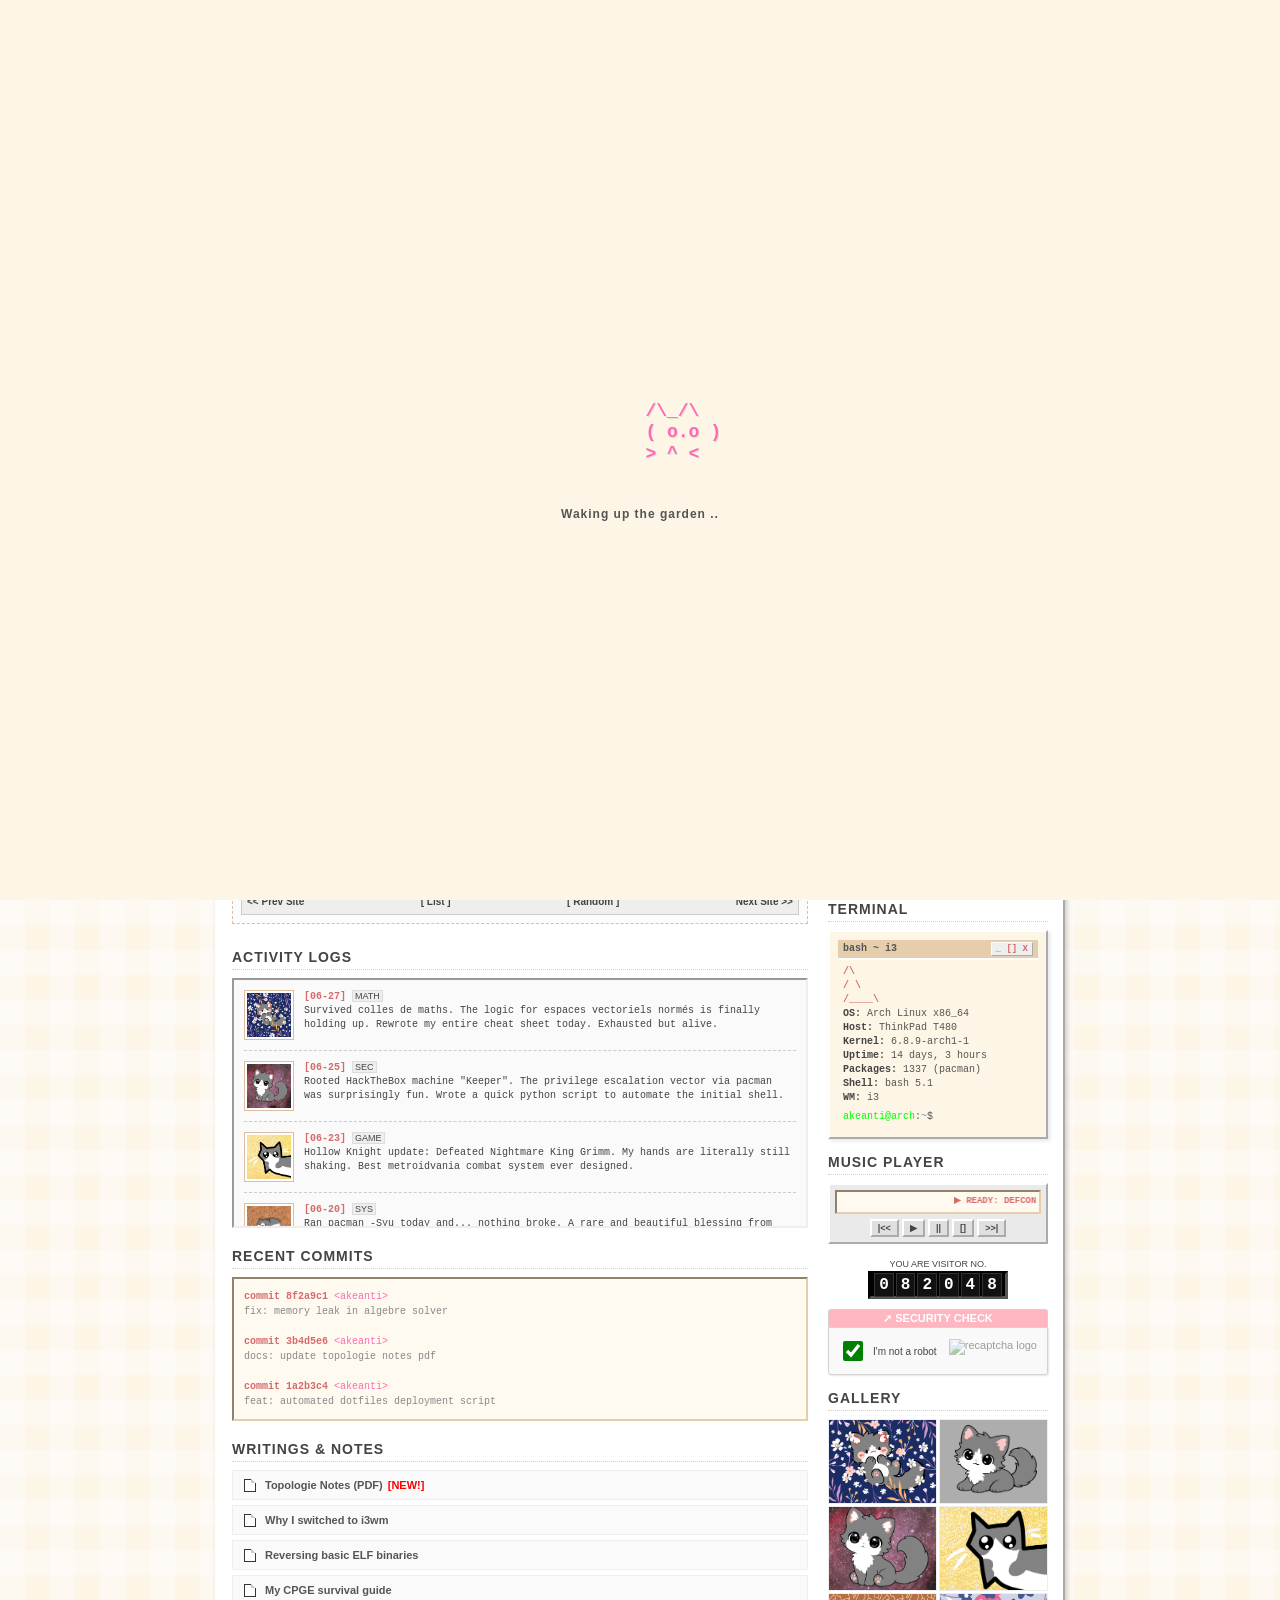
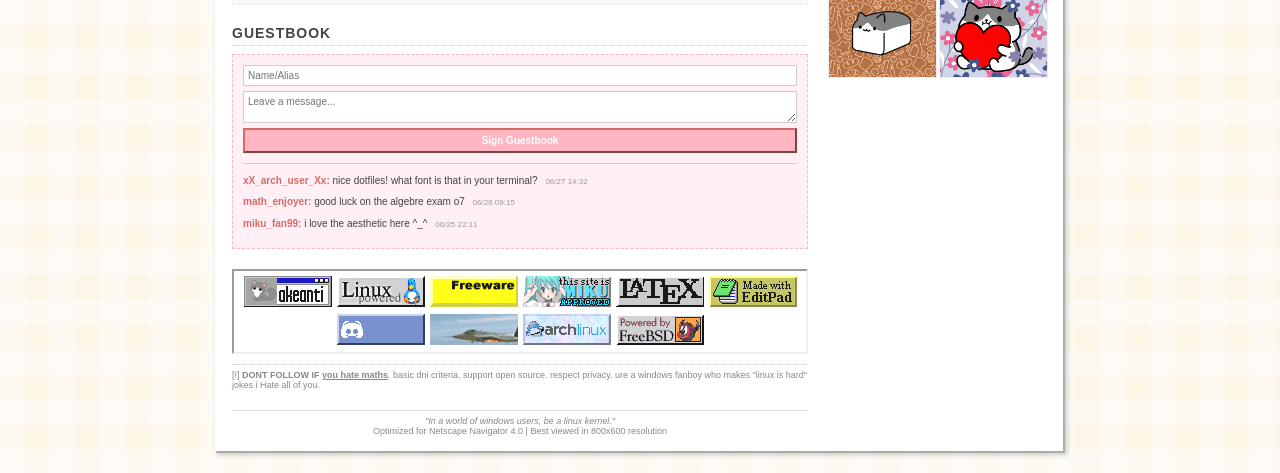
==== commit 95b716c5: "Update print statement from 'Hello' to 'Goodbye'" ====
--- a/index.html
+++ b/index.html
@@ -13,7 +13,7 @@
     <meta property="og:type" content="website">
     <meta property="og:url" content="https://akeanti.xyz">
     <meta property="og:image" content="https://media.discordapp.net/attachments/1389679118202703993/1473504434062622730/0TJ5tFs.png?ex=69967371&is=699521f1&hm=08e058a00deae60d6b1b0e399d26780cd158f78e9c6af37f08ef8a60498dc3c3&=&format=webp&quality=lossless&width=1066&height=1068">
-    <meta property="og:description" content="19yo CPGE Student, Maths Nerd & Linux Enthusiast. Welcome to my digital garden.">
+    <meta property="og:description" content="20yo CPGE Student, Maths Nerd & Linux Enthusiast. Welcome to my digital garden.">
     <meta name="theme-color" content="#828282">
 
     <style>
@@ -27,6 +27,11 @@
             --border-color: #dcbfa0;
         }
 
+        * {
+            box-sizing: border-box;
+        }
+
+        /* Custom Retro Cursor */
         body {
             margin: 0;
             padding: 20px;
@@ -35,21 +40,67 @@
                     linear-gradient(90deg, rgba(255, 255, 255, 0.4) 50%, transparent 50%),
                     linear-gradient(rgba(255, 255, 255, 0.4) 50%, transparent 50%);
             background-size: 50px 50px;
-            font-family: 'Arial', sans-serif;
+            font-family: 'Verdana', 'Arial', sans-serif;
             font-size: 11px;
             color: #444;
             display: flex;
             justify-content: center;
-            cursor: auto;
+            transition: filter 0.5s ease;
+            cursor: url('https://cur.cursors-4u.net/cursors/cur-2/cur116.cur'), auto;
+        }
+
+        a, button, .sub-menu-link, .top-bar-link, .interactive-quote, input[type="checkbox"], .draggable-close {
+            cursor: url('https://cur.cursors-4u.net/cursors/cur-2/cur117.cur'), pointer !important;
+        }
+
+        .crt-overlay {
+            position: fixed;
+            top: 0; left: 0; width: 100vw; height: 100vh;
+            background: linear-gradient(rgba(18, 16, 16, 0) 50%, rgba(0, 0, 0, 0.15) 50%),
+            linear-gradient(90deg, rgba(255, 0, 0, 0.03), rgba(0, 255, 0, 0.01), rgba(0, 0, 255, 0.03));
+            background-size: 100% 4px, 6px 100%;
+            z-index: 9998;
+            pointer-events: none;
+            display: none;
+            opacity: 0.8;
+        }
+
+        .crt-mode .crt-overlay { display: block; }
+
+        .konami-mode {
+            filter: invert(1) hue-rotate(180deg);
+            background-image:
+                    linear-gradient(90deg, rgba(0, 0, 0, 0.4) 50%, transparent 50%),
+                    linear-gradient(rgba(0, 0, 0, 0.4) 50%, transparent 50%);
+        }
+
+        .spin-mode {
+            animation: spinPage 2s linear infinite;
+        }
+
+        @keyframes spinPage {
+            100% { transform: rotate(360deg); }
+        }
+
+        @keyframes blink {
+            0% { opacity: 1; }
+            50% { opacity: 0; }
+            100% { opacity: 1; }
+        }
+
+        .blink {
+            animation: blink 1s step-end infinite;
+            color: red;
+            font-weight: bold;
         }
 
         img { max-width: 100%; height: auto; }
 
         .container {
-            width: 700px;
+            width: 850px;
             background: var(--bg-plaid);
-            border: 1px solid var(--border-color);
-            box-shadow: 0 0 10px rgba(0,0,0,0.1);
+            border: 2px outset #fff;
+            box-shadow: 2px 2px 5px rgba(0,0,0,0.2);
             position: relative;
             z-index: 1;
         }
@@ -60,16 +111,27 @@
             display: flex;
             justify-content: space-between;
             align-items: center;
-            border-bottom: 1px solid #fff;
-            font-weight: bold;
-        }
+            border-bottom: 2px solid #fff;
+            font-weight: bold;
+            font-family: 'MS Sans Serif', Geneva, sans-serif;
+        }
+
+        .top-bar-link { text-decoration: none; color: inherit; }
+        .top-bar-link:hover { color: var(--pink-accent); }
 
         .search-box {
             background: #fff;
             padding: 2px 10px;
-            border: 1px solid #aaa;
+            border: 2px inset #aaa;
             font-weight: bold;
             font-size: 11px;
+            font-family: inherit;
+            color: #444;
+            outline: none;
+        }
+
+        .search-box:focus {
+            border-color: var(--pink-accent);
         }
 
         .banner {
@@ -77,6 +139,7 @@
             height: 180px;
             object-fit: cover;
             display: block;
+            border-bottom: 2px solid var(--border-color);
         }
 
         .sub-bar {
@@ -85,9 +148,10 @@
             display: flex;
             justify-content: space-between;
             font-size: 11px;
-            border-top: 1px solid #fff;
             border-bottom: 1px solid #fff;
         }
+
+        .sub-menu-link:hover { color: var(--pink-accent); }
 
         .link-bar {
             background: #fff;
@@ -109,7 +173,7 @@
             width: 100px;
             height: 100px;
             object-fit: cover;
-            border: 2px solid #eee;
+            border: 2px outset #eee;
         }
 
         .bio-text {
@@ -117,22 +181,35 @@
             font-size: 10px;
             line-height: 1.4;
         }
+
         .bio-title {
             font-size: 14px;
             font-weight: bold;
             color: #d66a6a;
             margin-bottom: 5px;
-        }
-        .highlight-text { background: #eee; padding: 0 2px; font-weight: bold; border: 1px solid #ccc; font-size: 9px; cursor: pointer; }
+            display: inline-block;
+        }
+
+        .bio-title:hover {
+            color: var(--pink-accent);
+        }
+
+        .highlight-text {
+            background: #eee;
+            padding: 0 2px;
+            font-weight: bold;
+            border: 1px solid #ccc;
+            font-size: 9px;
+            cursor: help;
+        }
 
         .likes-box {
-            width: 160px;
+            width: 180px;
             font-size: 9px;
             line-height: 1.3;
             border-left: 1px dotted #ccc;
-            padding-left: 5px;
-        }
-        .heart-icon { color: red; font-size: 10px; }
+            padding-left: 10px;
+        }
 
         .music-bar {
             background: var(--orange-accent);
@@ -142,35 +219,184 @@
             font-weight: bold;
             white-space: nowrap;
             overflow: hidden;
-            border-top: 1px solid #fff;
-            border-bottom: 1px solid #fff;
+            border-top: 2px solid #fff;
+            border-bottom: 2px solid #fff;
         }
 
         .main-content {
+            background: var(--box-bg);
+            padding: 15px;
+            display: grid;
+            grid-template-columns: 1fr 220px;
+            gap: 20px;
+        }
+
+        h2 {
+            font-size: 14px;
+            margin: 0 0 8px 0;
+            color: #444;
+            border-bottom: 1px dotted #e6cdac;
+            padding-bottom: 4px;
+            font-family: 'Trebuchet MS', sans-serif;
+            text-transform: uppercase;
+            letter-spacing: 1px;
+        }
+
+        .link-tree {
+            display: flex;
+            flex-direction: column;
+            gap: 5px;
+            margin-bottom: 20px;
+        }
+
+        .link-tree a, .link-tree button {
+            display: flex;
+            align-items: center;
+            background: #fafafa;
+            border: 1px solid #eee;
+            padding: 6px 8px;
+            font-weight: bold;
+            color: #555;
+            text-decoration: none;
+            transition: all 0.2s;
+            text-align: left;
+            width: 100%;
+            font-family: inherit;
+            font-size: inherit;
+        }
+
+        .link-tree a:hover, .link-tree a:focus, .link-tree button:hover {
+            background: #fdf5e6;
+            border-color: #dcbfa0;
+            color: #d66a6a;
+            padding-left: 12px;
+            outline: none;
+        }
+
+        .pixel-icon {
+            display: inline-block;
+            margin-right: 8px;
+            image-rendering: pixelated;
+        }
+
+        .log-container {
+            background: #fafafa;
+            border: 2px inset #eee;
+            padding: 10px;
+            height: 250px;
+            overflow-y: auto;
+            margin-bottom: 20px;
+            scrollbar-width: thin;
+            scrollbar-color: #dcbfa0 #fafafa;
+        }
+
+        .log-entry {
+            display: flex;
+            gap: 10px;
+            border-bottom: 1px dashed #ccc;
+            padding-bottom: 10px;
+            margin-bottom: 10px;
+        }
+
+        .log-entry:last-child {
+            border-bottom: none;
+            margin-bottom: 0;
+            padding-bottom: 0;
+        }
+
+        .log-thumb {
+            width: 50px;
+            height: 50px;
+            object-fit: cover;
+            border: 1px solid #dcbfa0;
+            padding: 2px;
             background: #fff;
+        }
+
+        .log-content {
+            flex: 1;
+            font-family: 'Courier New', Courier, monospace;
+            font-size: 10px;
+            line-height: 1.4;
+        }
+
+        .log-content span.date { color: #d66a6a; font-weight: bold; }
+
+        .log-content span.tag {
+            background: #eee;
+            padding: 0 2px;
+            border: 1px solid #ddd;
+            font-family: 'Arial', sans-serif;
+            font-size: 9px;
+        }
+
+        .git-feed {
+            background: #fffaf0;
+            color: #555;
+            font-family: 'Courier New', Courier, monospace;
+            font-size: 10px;
             padding: 10px;
-            display: grid;
-            grid-template-columns: 1fr 180px;
-            gap: 10px;
-        }
-
-        .left-col h2 {
-            font-size: 16px; margin: 0 0 5px 0; color: #555;
-            border-bottom: 1px dashed #e6cdac; padding-bottom: 2px;
-        }
-        .socials-list {
-            font-size: 10px; margin-bottom: 10px;
-            line-height: 1.6;
-        }
-        .socials-list a {
-            text-decoration: none;
-            color: #d66a6a;
-            font-weight: bold;
-        }
-        .socials-list a:hover {
-            text-decoration: underline;
-            color: #ff69b4;
-        }
+            border: 2px inset #e6cdac;
+            margin-bottom: 20px;
+            line-height: 1.5;
+        }
+
+        .git-feed .commit { color: #d66a6a; font-weight: bold; }
+        .git-feed .author { color: #ff69b4; }
+        .git-feed .msg { color: #888; }
+
+        .guestbook {
+            background: #fff0f5;
+            border: 1px dashed #ffb6c1;
+            padding: 10px;
+            margin-bottom: 20px;
+        }
+
+        .gb-form {
+            display: flex;
+            flex-direction: column;
+            gap: 5px;
+            margin-bottom: 10px;
+            border-bottom: 1px solid #ffb6c1;
+            padding-bottom: 10px;
+        }
+
+        .gb-form input, .gb-form textarea {
+            border: 1px solid #ccc;
+            padding: 4px;
+            font-size: 10px;
+            font-family: 'Arial', sans-serif;
+            width: 100%;
+        }
+
+        .gb-form button {
+            background: #ffb6c1;
+            border: 2px outset #d66a6a;
+            color: white;
+            font-weight: bold;
+            padding: 5px;
+            font-size: 10px;
+            transition: background 0.2s;
+        }
+
+        .gb-form button:hover, .gb-form button:focus {
+            background: #d66a6a;
+            outline: none;
+        }
+
+        .gb-form button:active {
+            border: 2px inset #d66a6a;
+        }
+
+        .gb-entry {
+            font-size: 10px;
+            margin-bottom: 8px;
+            line-height: 1.3;
+            word-wrap: break-word;
+        }
+
+        .gb-entry b { color: #d66a6a; }
+        .gb-entry .timestamp { color: #999; font-size: 8px; margin-left: 5px; }
 
         .button-grid {
             display: flex;
@@ -178,120 +404,625 @@
             gap: 5px;
             margin-bottom: 10px;
             background: #fff;
-            border: 1px solid #eee;
+            border: 2px inset #eee;
             padding: 5px;
             justify-content: center;
         }
+
         .button-grid img {
             width: 88px;
             height: 31px;
             image-rendering: pixelated;
             opacity: 0.9;
-        }
+            transition: transform 0.1s;
+        }
+
         .button-grid img:hover {
             opacity: 1;
+            transform: scale(1.05);
         }
 
         .dni-list {
-            font-size: 9px; color: #888; border-top: 1px dotted #ccc; padding-top: 5px;
-        }
+            font-size: 9px;
+            color: #888;
+            border-top: 1px dotted #ccc;
+            padding-top: 5px;
+        }
+
+        .widget {
+            background: #fcfcfc;
+            border: 1px dashed #dcbfa0;
+            padding: 8px;
+            margin-bottom: 15px;
+            font-size: 10px;
+            line-height: 1.4;
+        }
+
+        .time-widget {
+            text-align: center;
+            font-weight: bold;
+            color: #d66a6a;
+            background: #fffaf0;
+            font-family: 'Courier New', Courier, monospace;
+            font-size: 11px;
+            border: 2px inset #e6cdac;
+        }
+
+        .neofetch-widget {
+            font-family: 'Courier New', Courier, monospace;
+            font-size: 10px;
+            background: var(--bg-plaid);
+            color: var(--text-main);
+            border: 2px outset #fff;
+            position: relative;
+            box-shadow: 2px 2px 4px rgba(0,0,0,0.1);
+            overflow: hidden;
+            max-height: 350px;
+            display: flex;
+            flex-direction: column;
+        }
+
+        .draggable-header {
+            background: var(--bar-color);
+            color: var(--text-main);
+            padding: 2px 5px;
+            cursor: move !important;
+            font-weight: bold;
+            display: flex;
+            justify-content: space-between;
+            user-select: none;
+            border-bottom: 2px solid #fff;
+        }
+
+        .draggable-close {
+            color: #d66a6a;
+            border: 1px outset #fff;
+            background: #eee;
+            padding: 0 4px;
+            font-size: 9px;
+        }
+
+        .draggable-close:active { border: 1px inset #fff; }
+
+        .term-body {
+            padding: 5px;
+            overflow-y: auto;
+            scrollbar-width: none;
+            flex: 1;
+        }
+
+        .neofetch-widget .arch-logo { color: #d66a6a; font-weight: bold; }
+        .neofetch-widget .info-key { color: #444; font-weight: bold; }
+
+        .stats-widget .stat-bar {
+            display: flex;
+            align-items: center;
+            margin-bottom: 4px;
+        }
+
+        .stats-widget .lang {
+            width: 45px;
+            font-weight: bold;
+            color: #d66a6a;
+        }
+
+        .stats-widget .bar-bg {
+            flex: 1;
+            background: #eee;
+            height: 8px;
+            border: 1px solid #ccc;
+        }
+
+        .stats-widget .bar-fill {
+            height: 100%;
+            background: var(--pink-accent);
+        }
+
+        .music-player {
+            background: #eaeaea;
+            border: 2px outset #fff;
+            padding: 5px;
+            text-align: center;
+            margin-bottom: 15px;
+        }
+
+        .player-screen {
+            background: #fffaf0;
+            color: #d66a6a;
+            font-family: 'Courier New', Courier, monospace;
+            font-size: 9px;
+            padding: 3px;
+            border: 2px inset #e6cdac;
+            margin-bottom: 5px;
+            font-weight: bold;
+            overflow: hidden;
+            white-space: nowrap;
+        }
+
+        .player-controls button {
+            background: #dfdfdf;
+            border: 2px outset #fff;
+            font-size: 9px;
+            padding: 2px 6px;
+            font-weight: bold;
+            color: #444;
+        }
+
+        .player-controls button:active { border: 2px inset #fff; }
 
         .recaptcha-box {
             background: #f9f9f9;
             border: 1px solid #d3d3d3;
             padding: 10px;
             border-radius: 3px;
-            margin-bottom: 10px;
+            margin-bottom: 15px;
             display: flex;
             align-items: center;
             justify-content: space-between;
             box-shadow: 1px 1px 2px rgba(0,0,0,0.1);
         }
-        .recaptcha-header {
-            background: #ffb6c1; color: white; text-align: center; font-weight: bold; padding: 2px;
-            margin-bottom: 5px; border-radius: 3px 3px 0 0;
-        }
 
         .image-grid {
             display: grid;
             grid-template-columns: 1fr 1fr;
             gap: 2px;
         }
+
         .grid-pic {
             width: 100%;
             height: 85px;
             object-fit: cover;
             border: 1px solid #eee;
+            transition: opacity 0.2s;
+        }
+
+        .grid-pic:hover { opacity: 0.8; }
+
+        .webring-nav {
+            display: flex;
+            justify-content: space-between;
+            font-size: 10px;
+            font-weight: bold;
+            background: #eee;
+            border: 1px solid #ccc;
+            padding: 5px;
+            text-align: center;
+        }
+
+        .hit-counter {
+            text-align: center;
+            margin-top: 15px;
+            margin-bottom: 10px;
+        }
+
+        .hit-counter .digits {
+            display: inline-block;
+            background: #000;
+            color: #fff;
+            font-family: 'Courier New', Courier, monospace;
+            font-size: 16px;
+            padding: 2px;
+            border: 3px inset #555;
+            font-weight: bold;
+        }
+
+        .hit-counter .digits span {
+            border: 1px solid #333;
+            padding: 2px 4px;
+            background: #111;
+            margin: 0 1px;
         }
 
         a { text-decoration: none; color: inherit; }
         u { text-decoration: underline; }
+
+        .notification {
+            position: fixed;
+            bottom: 20px;
+            right: 20px;
+            background: var(--bar-color);
+            border: 1px solid #fff;
+            padding: 10px;
+            box-shadow: 0 0 5px rgba(0,0,0,0.2);
+            display: none;
+            z-index: 1000;
+            font-weight: bold;
+        }
+
+        .interactive-quote {
+            padding: 5px;
+            background: #eee;
+            border: 2px outset #fff;
+            margin-bottom: 15px;
+            text-align: center;
+            font-style: italic;
+            width: 100%;
+        }
+
+        .interactive-quote:active {
+            border: 2px inset #fff;
+            background: #e6cdac;
+        }
+
+        marquee { color: inherit; }
+
+        .is-dragging {
+            position: fixed !important;
+            z-index: 9999;
+            box-shadow: 5px 5px 15px rgba(0,0,0,0.3);
+            width: 220px;
+        }
+
+        /* Cute Splash Screen */
+        #loading-screen {
+            position: fixed;
+            top: 0; left: 0; width: 100vw; height: 100vh;
+            background-color: var(--bg-plaid);
+            z-index: 10000;
+            display: flex;
+            flex-direction: column;
+            justify-content: center;
+            align-items: center;
+            transition: opacity 0.5s ease;
+        }
+
+        .cat-ascii {
+            font-family: 'Courier New', Courier, monospace;
+            white-space: pre;
+            color: var(--pink-accent);
+            font-size: 18px;
+            font-weight: bold;
+            line-height: 1.2;
+            margin-bottom: 20px;
+            text-shadow: 1px 1px 0px rgba(0,0,0,0.1);
+        }
+
+        .loading-text {
+            font-family: 'Verdana', sans-serif;
+            font-weight: bold;
+            color: var(--text-main);
+            font-size: 12px;
+            letter-spacing: 1px;
+        }
+
+        /* --- PRINT CSS: Akeanti Resume Mode --- */
+        @media screen {
+            .print-only { display: none; }
+        }
+        @media print {
+            @page { margin: 1cm 1.5cm; }
+            body {
+                background: white !important;
+                color: #222 !important;
+                font-family: 'Helvetica Neue', Helvetica, Arial, sans-serif;
+                font-size: 10pt;
+                line-height: 1.4;
+            }
+            .container, .crt-overlay, #oneko, .notification, #loading-screen { display: none !important; }
+            .print-only {
+                display: block !important;
+                width: 100%;
+            }
+            .resume-header {
+                text-align: center;
+                border-bottom: 2px solid #333;
+                padding-bottom: 10px;
+                margin-bottom: 15px;
+            }
+            .resume-header h1 {
+                margin: 0; font-size: 24pt;
+                letter-spacing: 1.5px;
+                color: #000;
+            }
+            .resume-header p { margin: 3px 0; color: #555; font-size: 11pt; }
+
+            .links-grid {
+                display: flex;
+                flex-wrap: wrap;
+                justify-content: center;
+                gap: 8px;
+                margin-top: 10px;
+                font-size: 9pt;
+            }
+            .links-grid span {
+                background: #f8f9fa;
+                border: 1px solid #ddd;
+                padding: 4px 8px;
+                border-radius: 4px;
+                font-family: monospace;
+                color: #444;
+            }
+
+            .resume-section {
+                font-size: 12pt;
+                border-bottom: 1px solid #aaa;
+                margin-top: 15px;
+                padding-bottom: 2px;
+                font-weight: bold;
+                text-transform: uppercase;
+                color: #000;
+            }
+            .resume-item { margin-bottom: 10px; margin-top: 8px; }
+            .resume-item h3 { margin: 0 0 2px 0; font-size: 10.5pt; color: #111; }
+            .resume-item p { margin: 0; color: #333; }
+        }
+
     </style>
 </head>
 <body>
 
-<div class="container">
-    <div class="top-bar">
-        <span>My Site | WebPage</span>
-        <div class="search-box">Search</div>
-        <span>Settings | Sign Up</span>
+<!-- Cute Cat Splash Screen -->
+<div id="loading-screen">
+    <div class="cat-ascii">
+        /\_/\
+        ( o.o )
+        > ^ <
     </div>
-
-    <img src="pics/banner.jpg" class="banner" width="700" height="180" alt="Banner">
-
-    <div class="sub-bar">
-        <span><u style="margin-right:5px;">File</u> <u style="margin-right:5px;">View</u> <u>Edit</u></span>
-        <span>Blogs: Private Page</span>
-        <span>id: akeanti</span>
-    </div>
-
-    <div class="link-bar">
-        ♥ Home ♥ Maths Notes ♥ Cyber Lab ♥ Contact Me ♥
-    </div>
-
-    <div class="profile-section">
-        <img src="pics/pfp.jpg" class="pfp" width="100" height="100" alt="pfp">
-
-        <div class="bio-text">
-            <div class="bio-title">akeanti 💕</div>
-            <b>Meow! <span style="color:#d66a6a;">I mean hi!</span></b><br>
-            I'm a 19 years old CPGE student & Maths Nerd.<br>
-            Linux enthusiast living in the terminal.<br>
-            <span class="highlight-text">MP</span> <span class="highlight-text">INTJ</span>
-        </div>
-
-        <div class="likes-box">
-            <span class="heart-icon">♪ (´▽`ʃƪ) (´▽`ʃƪ) ♬</span><br>
-            <span style="color:#d66a6a;">:P</span> ♡ linear algebra. gray cats. arch linux. nightcore. iced coffee. cybersecurity ctf. metroidvania games. socialism debates ♡<br>
-            <br>
-            <span style="color:#888;">:/  <b>proprietary software.</b> physics exams. cockroaches.</span>
+    <div class="loading-text">Waking up the garden <span id="loading-dots">...</span></div>
+</div>
+
+<div class="crt-overlay"></div>
+
+<!-- PRINT ONLY VIEW: CLEAN RESUME -->
+<div id="resume-print" class="print-only">
+    <div class="resume-header">
+        <h1>AKEANTI</h1>
+        <p><strong>Étudiant CPGE MP | Développeur & Linux Enthusiast</strong></p>
+        <div class="links-grid">
+            <span>contact@akeanti.xyz</span>
+            <span>github.com/akeanti</span>
+            <span>codeforces.com/profile/akeanti</span>
+            <span>tryhackme.com/p/akeanti</span>
+            <span>app.hackthebox.com/users/akeanti</span>
+            <span>bsky.app/profile/akeanti.xyz</span>
+            <span>x.com/akeantie</span>
+            <span>wiki.archlinux.org/title/User:Akeanti</span>
+            <span>reddit.com/user/akeanti</span>
+            <span>Discord: akeanti</span>
         </div>
     </div>
 
-    <div class="music-bar">
+    <h2 class="resume-section">Formation</h2>
+    <div class="resume-item">
+        <h3>Classes Préparatoires aux Grandes Écoles (CPGE) - Filière MP</h3>
+        <p><em>2024 - Présent</em> | Mathématiques et Physique</p>
+    </div>
+    <div class="resume-item">
+        <h3>Baccalauréat Sciences Mathématiques</h3>
+        <p><em>Mention Très Bien</em></p>
+    </div>
+
+    <h2 class="resume-section">Compétences Techniques</h2>
+    <div class="resume-item">
+        <p><strong>Langages :</strong> C++, Python, Bash, LaTeX, HTML/CSS/JS</p>
+        <p><strong>Système & Outils :</strong> Arch Linux, Git, Neovim, Scripting Shell, Tiling WMs (i3)</p>
+        <p><strong>Cybersécurité :</strong> CTFs, HackTheBox, Reverse Engineering basique</p>
+    </div>
+
+    <h2 class="resume-section">Projets Informatiques</h2>
+    <div class="resume-item">
+        <h3>Solveur d'Algèbre (C++)</h3>
+        <p>Outil d'assistance pour le calcul matriciel et la vérification d'exercices d'espaces vectoriels.</p>
+    </div>
+    <div class="resume-item">
+        <h3>Automatisation d'environnement Linux (Bash)</h3>
+        <p>Scripts de déploiement "dotfiles" pour reproduire instantanément un environnement de travail sur Arch.</p>
+    </div>
+</div>
+<!-- END PRINT ONLY VIEW -->
+
+<div class="container" role="document">
+    <header class="top-bar">
+        <span>[ <a href="/" class="top-bar-link">Home</a> :: <a href="#gbEntries" class="top-bar-link">About</a> ]</span>
+        <input type="text" class="search-box" id="siteSearch" placeholder="Search DuckDuckGo..." aria-label="Search" style="width:180px;">
+        <span>[ <a href="#" id="crtToggle" class="top-bar-link">CRT Mode</a> | <a href="#" id="themeToggle" class="top-bar-link">Theme</a> ]</span>
+    </header>
+
+    <img src="pics/banner.jpg" class="banner" width="850" height="180" alt="akeanti digital garden banner" loading="lazy" decoding="async" onerror="this.src='https://picsum.photos/seed/maths/850/180'">
+
+    <nav class="sub-bar" aria-label="Secondary Navigation">
+        <span>
+            <span class="sub-menu-link" onclick="window.print()"><u>F</u>ile (Print CV)</span>
+            <span class="sub-menu-link" onclick="document.documentElement.requestFullscreen().catch(()=>alert('Fullscreen mode is blocked by your browser.'))" style="margin: 0 5px;"><u>V</u>iew</span>
+            <span class="sub-menu-link" onclick="document.body.contentEditable = document.body.contentEditable === 'true' ? 'false' : 'true'; alert(document.body.contentEditable === 'true' ? 'Edit Mode Enabled! You can now hack the DOM.' : 'Edit Mode Disabled.');"><u>E</u>dit</span>
+        </span>
+        <span class="sub-menu-link" onclick="alert('Access Denied: You need SSH keys to view the private blog.')">Blogs: Private Page</span>
+        <span>id: akeanti</span>
+    </nav>
+
+    <nav class="link-bar" aria-label="Primary Navigation">
+        [ <a href="#">Home</a> ] [ <a href="#">Maths Notes</a> ] [ <a href="#">Cyber Lab</a> ] [ <a href="#">Contact Me</a> ]
+    </nav>
+
+    <section class="profile-section" aria-label="User Profile">
+        <img src="pics/pfp.jpg" class="pfp" width="100" height="100" alt="akeanti profile picture" loading="eager" onerror="this.src='https://picsum.photos/seed/cat/100/100'">
+
+        <div class="bio-text">
+            <h1 class="bio-title" id="secretTitle" tabindex="0">akeanti <span style="font-size:12px;">&lt;3</span></h1><br>
+            <b>Meow! <span style="color:#d66a6a;">I mean hi!</span></b><br>
+            I'm a 20 years old CPGE student & Maths Nerd.<br>
+            Linux enthusiast living in the terminal.<br>
+            <span class="highlight-text" title="Mathématiques, Physique">MP</span>
+            <span class="highlight-text" title="Introverted, Intuitive, Thinking, Judging">INTJ</span>
+        </div>
+
+        <div class="likes-box">
+            <span style="color:#d66a6a; font-weight:bold;">[ * ] LIKES:</span><br>
+            linear algebra. gray cats. arch linux. nightcore. iced coffee. cybersecurity ctf. metroidvania games. socialism debates.<br>
+            <br>
+            <span style="color:#888;">[ x ] DISLIKES: <br><b>proprietary software.</b> physics exams. cockroaches.</span>
+        </div>
+    </section>
+
+    <div class="music-bar" aria-hidden="true">
         <marquee scrollamount="4">
-            Now Playing: /dev/urandom noise ♫ /// SYSTEM STATUS: sleep deprivation at 99% /// ⚠ compiling kernel please wait... /// I use Linux btw /// current objective: survive maths class /// cats are liquid /// welcome to the void <3
+            Now Playing: /dev/urandom noise ♫ /// SYSTEM STATUS: sleep deprivation at 99% /// [⚠] compiling kernel please wait... /// I use Linux btw /// current objective: survive maths class /// cats are liquid /// welcome to the void &lt;3
         </marquee>
     </div>
 
-    <div class="main-content">
-        <div class="left-col">
+    <main class="main-content">
+        <article class="left-col">
             <h2>Where to find me...!?</h2>
-            <div class="socials-list">
-                Here are my main socials! Feel free to dm for maths help or linux rants.<br>
-                ➔ <a href="https://github.com/akeanti"><b>GitHub</b></a> :: @akeanti (My code)<br>
-                ➔ <a href="https://bsky.app/profile/akeanti.xyz"><b>Bluesky</b></a> :: @akeanti.xyz<br>
-                ➔ <a href="https://x.com/akeantie"><b>X / Twt</b></a> :: @akeantie (Daily ramblings)<br>
-                ➔ <a href="https://wiki.archlinux.org/title/User:Akeanti"><b>Arch Wiki</b></a> :: User:Akeanti<br>
-                ➔ <a href="https://codeforces.com/profile/akeanti"><b>Codeforces</b></a> :: @akeanti<br>
-                ➔ <a href="https://tryhackme.com/p/akeanti"><b>TryHackMe</b></a> :: @akeanti<br>
-                ➔ <a href="https://steamcommunity.com/id/akeanti/"><b>Steam</b></a> :: id/akeanti (Gaming)<br>
-                ➔ <a href="mailto:contact@akeanti.com"><b>Email</b></a> :: contact@akeanti.xyz<br>
-
-                <i>"In a world of windows users, be a linux kernel."</i>
+            <nav class="link-tree" aria-label="Link Tree">
+                <a href="https://github.com/akeanti">
+                    <svg class="pixel-icon" viewBox="0 0 16 16" width="16" height="16" shape-rendering="crispEdges">
+                        <path fill="#e6cdac" d="M1 3h5v1h9v9H1z"/><path fill="#dcbfa0" d="M2 5h12v6H2z"/>
+                    </svg>
+                    GitHub :: Repository & Source Codes
+                </a>
+                <a href="https://codeforces.com/profile/akeanti">
+                    <svg class="pixel-icon" viewBox="0 0 16 16" width="16" height="16" shape-rendering="crispEdges">
+                        <path fill="#ffd700" d="M4 2h8v2h2v3h-2v2h-1v1h-1v1h-2v3h4v2H3v-2h4v-3H5v-1H4V9H3V7H1V4h2V2h1z"/><path fill="#daa520" d="M6 4h4v6H6z"/>
+                    </svg>
+                    Codeforces :: Competitive Programming
+                </a>
+                <a href="https://tryhackme.com/p/akeanti">
+                    <svg class="pixel-icon" viewBox="0 0 16 16" width="16" height="16" shape-rendering="crispEdges">
+                        <path fill="#333" d="M2 3h12v10H2V3zm2 2v2h2V5H4zm4 0v2h2V5H8zm-2 4v2h4V9H6z"/><rect x="6" y="9" width="4" height="2" fill="#0f0"/>
+                    </svg>
+                    TryHackMe :: Cybersecurity Lab
+                </a>
+                <a href="https://app.hackthebox.com/users/akeanti">
+                    <svg class="pixel-icon" viewBox="0 0 16 16" width="16" height="16" shape-rendering="crispEdges">
+                        <path fill="#9fef00" d="M8 1l6 3v8l-6 3-6-3V4l6-3zm0 2L4 5v5l4 2 4-2V5L8 3z"/>
+                    </svg>
+                    HackTheBox :: Cyber Range
+                </a>
+                <a href="https://bsky.app/profile/akeanti.xyz">
+                    <svg class="pixel-icon" viewBox="0 0 16 16" width="16" height="16" shape-rendering="crispEdges">
+                        <path fill="#87ceeb" d="M2 4h4v2H2zm8 0h4v2h-4zM4 6h2v2H4zm6 0h2v2h-2zM2 8h4v2H2zm8 0h4v2h-4zM4 10h8v2H4z"/>
+                    </svg>
+                    Bluesky :: Main Feed
+                </a>
+                <a href="https://x.com/akeantie">
+                    <svg class="pixel-icon" viewBox="0 0 16 16" width="16" height="16" shape-rendering="crispEdges">
+                        <path fill="#444" d="M3 3l4 4-4 6h2l3-4.5 3 4.5h2l-4-6 4-4h-2l-3 4-3-4H3z"/>
+                    </svg>
+                    X / Twitter :: @akeantie (Daily ramblings)
+                </a>
+                <a href="https://wiki.archlinux.org/title/User:Akeanti">
+                    <svg class="pixel-icon" viewBox="0 0 16 16" width="16" height="16" shape-rendering="crispEdges">
+                        <path fill="#0f94d2" d="M8 1L1 15h2l2-3h6l2 3h2L8 1zm0 4l2 5H6l2-5z"/>
+                    </svg>
+                    Arch Wiki :: User:Akeanti
+                </a>
+                <a href="https://reddit.com/user/akeanti">
+                    <svg class="pixel-icon" viewBox="0 0 16 16" width="16" height="16" shape-rendering="crispEdges">
+                        <path fill="#ff4500" d="M8 2a2 2 0 00-2 2v1H4a2 2 0 00-2 2v4a2 2 0 002 2h8a2 2 0 002-2V7a2 2 0 00-2-2h-2V4a2 2 0 00-2-2zm-2 5h1v2H6V7zm3 0h1v2H9V7zm-2 4h2v1H7v-1z"/>
+                    </svg>
+                    Reddit :: r/unixporn, r/math
+                </a>
+                <button type="button" id="copyDiscordBtn" aria-label="Copy Discord Tag">
+                    <svg class="pixel-icon" viewBox="0 0 16 16" width="16" height="16" shape-rendering="crispEdges">
+                        <path fill="#7289da" d="M2 5c0-1 1-2 2-2h8c1 0 2 1 2 2v6c0 1-1 2-2 2H4c-1 0-2-1-2-2V5zm4 3a1 1 0 100-2 1 1 0 000 2zm4 0a1 1 0 100-2 1 1 0 000 2z"/>
+                    </svg>
+                    Discord :: Click to Copy Tag
+                </button>
+                <a href="mailto:contact@akeanti.xyz">
+                    <svg class="pixel-icon" viewBox="0 0 16 16" width="16" height="16" shape-rendering="crispEdges">
+                        <path fill="#d66a6a" d="M2 4h12v8H2V4zm1 1v1l5 3 5-3V5H3zm0 2v4h10V7l-5 3-5-3z"/>
+                    </svg>
+                    Email :: contact@akeanti.xyz
+                </a>
+            </nav>
+
+            <h2>Webring</h2>
+            <div class="widget" style="margin-bottom: 25px;">
+                <div style="text-align: center; margin-bottom: 5px;">~ <b>CPGE & Linux Webring</b> ~</div>
+                <div class="webring-nav">
+                    <a href="#" onclick="alert('Navigating to previous ring member...')">&lt;&lt; Prev Site</a>
+                    <a href="#link-tree">[ List ]</a>
+                    <a href="#" id="randomWebring">[ Random ]</a>
+                    <a href="#" onclick="alert('Navigating to next ring member...')">Next Site &gt;&gt;</a>
+                </div>
             </div>
 
-            <div class="button-grid">
+            <h2>Activity Logs</h2>
+            <section class="log-container" aria-label="Activity Logs">
+                <div class="log-entry">
+                    <img src="pics/akeanti 2.png" class="log-thumb" alt="math notes" loading="lazy" onerror="this.src='https://picsum.photos/seed/calc/50/50'">
+                    <div class="log-content">
+                        <span class="date">[06-27]</span> <span class="tag">MATH</span><br>
+                        Survived colles de maths. The logic for espaces vectoriels normés is finally holding up. Rewrote my entire cheat sheet today. Exhausted but alive.
+                    </div>
+                </div>
+
+                <div class="log-entry">
+                    <img src="pics/akeanti 3.jpg" class="log-thumb" alt="terminal screenshot" loading="lazy" onerror="this.src='https://picsum.photos/seed/term/50/50'">
+                    <div class="log-content">
+                        <span class="date">[06-25]</span> <span class="tag">SEC</span><br>
+                        Rooted HackTheBox machine "Keeper". The privilege escalation vector via pacman was surprisingly fun. Wrote a quick python script to automate the initial shell.
+                    </div>
+                </div>
+
+                <div class="log-entry">
+                    <img src="pics/akeanti 4.jpg" class="log-thumb" alt="game screenshot" loading="lazy" onerror="this.src='https://picsum.photos/seed/game/50/50'">
+                    <div class="log-content">
+                        <span class="date">[06-23]</span> <span class="tag">GAME</span><br>
+                        Hollow Knight update: Defeated Nightmare King Grimm. My hands are literally still shaking. Best metroidvania combat system ever designed.
+                    </div>
+                </div>
+
+                <div class="log-entry">
+                    <img src="pics/akeanti 5.jpg" class="log-thumb" alt="arch linux logo" loading="lazy" onerror="this.src='https://picsum.photos/seed/arch/50/50'">
+                    <div class="log-content">
+                        <span class="date">[06-20]</span> <span class="tag">SYS</span><br>
+                        Ran pacman -Syu today and... nothing broke. A rare and beautiful blessing from the open source gods. I should back up my dotfiles just in case.
+                    </div>
+                </div>
+            </section>
+
+            <h2>Recent Commits</h2>
+            <div class="git-feed" aria-label="Git Commit Feed">
+                <span class="commit">commit 8f2a9c1</span> <span class="author">&lt;akeanti&gt;</span><br>
+                <span class="msg">fix: memory leak in algebre solver</span><br><br>
+
+                <span class="commit">commit 3b4d5e6</span> <span class="author">&lt;akeanti&gt;</span><br>
+                <span class="msg">docs: update topologie notes pdf</span><br><br>
+
+                <span class="commit">commit 1a2b3c4</span> <span class="author">&lt;akeanti&gt;</span><br>
+                <span class="msg">feat: automated dotfiles deployment script</span>
+            </div>
+
+            <h2>Writings & Notes</h2>
+            <nav class="link-tree" style="margin-bottom: 20px;" aria-label="Documents">
+                <a href="#">
+                    <svg class="pixel-icon" viewBox="0 0 16 16" width="16" height="16" shape-rendering="crispEdges">
+                        <path fill="#fff" stroke="#333" stroke-width="1" d="M3 2h7l4 4v8H3z"/><path fill="#ccc" d="M10 2v4h4"/>
+                    </svg>
+                    Topologie Notes (PDF) <span class="blink" style="margin-left: 5px;">[NEW!]</span>
+                </a>
+                <a href="#">
+                    <svg class="pixel-icon" viewBox="0 0 16 16" width="16" height="16" shape-rendering="crispEdges">
+                        <path fill="#fff" stroke="#333" stroke-width="1" d="M3 2h7l4 4v8H3z"/><path fill="#ccc" d="M10 2v4h4"/>
+                    </svg>
+                    Why I switched to i3wm
+                </a>
+                <a href="#">
+                    <svg class="pixel-icon" viewBox="0 0 16 16" width="16" height="16" shape-rendering="crispEdges">
+                        <path fill="#fff" stroke="#333" stroke-width="1" d="M3 2h7l4 4v8H3z"/><path fill="#ccc" d="M10 2v4h4"/>
+                    </svg>
+                    Reversing basic ELF binaries
+                </a>
+                <a href="#">
+                    <svg class="pixel-icon" viewBox="0 0 16 16" width="16" height="16" shape-rendering="crispEdges">
+                        <path fill="#fff" stroke="#333" stroke-width="1" d="M3 2h7l4 4v8H3z"/><path fill="#ccc" d="M10 2v4h4"/>
+                    </svg>
+                    My CPGE survival guide
+                </a>
+            </nav>
+
+            <h2>Guestbook</h2>
+            <section class="guestbook" aria-label="Guestbook Form">
+                <div class="gb-form">
+                    <input type="text" placeholder="Name/Alias" id="gbName" aria-label="Guestbook Name">
+                    <textarea placeholder="Leave a message..." rows="2" id="gbMsg" aria-label="Guestbook Message"></textarea>
+                    <button id="gbSubmit" type="button">Sign Guestbook</button>
+                </div>
+                <div id="gbEntries" aria-live="polite"></div>
+            </section>
+
+            <nav class="button-grid" aria-label="Webring Badges">
                 <a href="https://akeanti.xyz/"><img src="dabamos/akeanti.gif" alt="akeanti" width="88" height="31" loading="lazy" decoding="async"></a>
                 <a href="https://github.com/torvalds/linux"><img src="dabamos/linux-p.gif" alt="Linux" width="88" height="31" loading="lazy" decoding="async"></a>
                 <a href="https://archive.org/details/windowx-xp-10"><img src="dabamos/freewareweb.gif" alt="free" width="88" height="31" loading="lazy" decoding="async"></a>
@@ -302,40 +1033,492 @@
                 <a href="https://countercurrents.org/2026/02/access-to-the-source-code-of-rafales-main-electronic-and-electronic-warfare-systems-and-a-reasonable-price-should-be-a-pre-condition-to-signing-the-rafale-deal/"><img src="dabamos/aviation1.gif" alt="aviation" width="88" height="31" loading="lazy" decoding="async"></a>
                 <a href="https://archlinux.org/download/"><img src="dabamos/arch.gif" alt="Arch" width="88" height="31" loading="lazy" decoding="async"></a>
                 <a href="https://man.freebsd.org/cgi/man.cgi?query=link&manpath=FreeBSD+12-current"><img src="dabamos/freebsd.gif" alt="frebsd" width="88" height="31" loading="lazy" decoding="async"></a>
+            </nav>
+
+            <div class="dni-list">
+                [!] <b>DONT FOLLOW IF <u>you hate maths</u></b>. basic dni criteria. support open source. respect privacy. ure a windows fanboy who makes "linux is hard" jokes i Hate all of you.
             </div>
 
-            <div class="dni-list">
-                • <b>DONT FOLLOW IF <u>you hate maths</u></b>. basic dni criteria. support open source. respect privacy. ure a windows fanboy who makes "linux is hard" jokes i Hate all of you.
+            <div style="text-align:center; font-size:9px; margin-top:20px; color:#888; border-top: 1px solid #ddd; padding-top: 5px;">
+                <i>"In a world of windows users, be a linux kernel."</i><br>
+                Optimized for Netscape Navigator 4.0 | Best viewed in 800x600 resolution
             </div>
-        </div>
-
-        <div class="right-col">
-            <div style="background:#ffb6c1; color:white; font-weight:bold; text-align:center; padding:3px; border-radius:3px 3px 0 0; font-size:10px;">
-                ➚ reCAPTCHA
+        </article>
+
+        <aside class="right-col">
+            <h2>Local Time</h2>
+            <div class="widget time-widget" id="liveClock" aria-live="off">
+                00:00:00 AM
             </div>
-            <div class="recaptcha-box" style="border-radius: 0 0 3px 3px; margin-top:0;">
+
+            <h2>Current Mood</h2>
+            <button class="interactive-quote" id="quoteBox" aria-label="Randomize Quote">
+                "Compiling... Please wait."
+            </button>
+
+            <h2>Status Widget</h2>
+            <div class="widget status-widget">
+                <b>Currently Studying:</b><br>
+                <span style="color:#d66a6a; font-family:monospace;">[*]</span> Algèbre Linéaire<br>
+                <span style="color:#d66a6a; font-family:monospace;">[*]</span> Topologie<br><br>
+                <b>Currently Playing:</b><br>
+                <span style="color:#d66a6a; font-family:monospace;">[*]</span> Hollow Knight<br>
+                <span style="color:#d66a6a; font-family:monospace;">[*]</span> CTF Boxes
+            </div>
+
+            <h2>Code Stats (7 Days)</h2>
+            <div class="widget stats-widget" aria-label="Wakatime Coding Statistics">
+                <div class="stat-bar">
+                    <span class="lang">C++</span>
+                    <div class="bar-bg"><div class="bar-fill" style="width: 58%"></div></div>
+                </div>
+                <div class="stat-bar">
+                    <span class="lang">Python</span>
+                    <div class="bar-bg"><div class="bar-fill" style="width: 25%"></div></div>
+                </div>
+                <div class="stat-bar">
+                    <span class="lang">Bash</span>
+                    <div class="bar-bg"><div class="bar-fill" style="width: 12%"></div></div>
+                </div>
+                <div class="stat-bar">
+                    <span class="lang">LaTeX</span>
+                    <div class="bar-bg"><div class="bar-fill" style="width: 5%"></div></div>
+                </div>
+                <div style="text-align:right; font-size:8px; color:#888; margin-top:5px;">Editor: Neovim</div>
+            </div>
+
+            <h2>Terminal</h2>
+            <div class="widget neofetch-widget" id="draggableWin" tabindex="0">
+                <div class="draggable-header" id="draggableHeader">
+                    <span>bash ~ i3</span>
+                    <span class="draggable-close" aria-label="Close" role="button">_ [] X</span>
+                </div>
+                <div class="term-body" id="term-body">
+                    <div id="term-output">
+                        <span class="arch-logo">
+                           /\<br>
+                          /  \<br>
+                         /____\<br>
+                        </span>
+                        <span class="info-key">OS:</span> Arch Linux x86_64<br>
+                        <span class="info-key">Host:</span> ThinkPad T480<br>
+                        <span class="info-key">Kernel:</span> 6.8.9-arch1-1<br>
+                        <span class="info-key">Uptime:</span> 14 days, 3 hours<br>
+                        <span class="info-key">Packages:</span> 1337 (pacman)<br>
+                        <span class="info-key">Shell:</span> bash 5.1<br>
+                        <span class="info-key">WM:</span> i3<br>
+                    </div>
+                    <div style="margin-top:5px; display:flex;">
+                        <span style="color:#0f0;">akeanti@arch</span>:<span style="color:#569cd6;">~</span>$
+                        <input type="text" id="term-input" autocomplete="off" spellcheck="false" style="background:transparent;border:none;color:var(--text-main);outline:none;font-family:inherit;font-size:inherit;width:100%;margin-left:5px;">
+                    </div>
+                </div>
+            </div>
+
+            <h2>Music Player</h2>
+            <div class="music-player" aria-label="Music Player">
+                <audio id="bg-audio" preload="none"></audio>
+
+                <div class="player-screen" id="music-screen-text">
+                    ▶ LOADED: SomaFM
+                </div>
+                <div class="player-controls">
+                    <button type="button" id="btn-prev" aria-label="Previous">|&lt;&lt;</button>
+                    <button type="button" id="btn-play" aria-label="Play">▶</button>
+                    <button type="button" id="btn-pause" aria-label="Pause">||</button>
+                    <button type="button" id="btn-stop" aria-label="Stop">[]</button>
+                    <button type="button" id="btn-next" aria-label="Next">&gt;&gt;|</button>
+                </div>
+            </div>
+
+            <div class="hit-counter">
+                <div style="font-size: 9px; margin-bottom: 2px;">YOU ARE VISITOR NO.</div>
+                <div class="digits">
+                    <span>0</span><span>8</span><span>2</span><span>0</span><span>4</span><span>8</span>
+                </div>
+            </div>
+
+            <div style="background:#ffb6c1; color:white; text-align:center; font-weight:bold; padding: 2px; margin-bottom: 0px; border-radius: 3px 3px 0 0; border: 1px solid #d3d3d3; border-bottom: none;" aria-hidden="true">
+                ➚ SECURITY CHECK
+            </div>
+            <div class="recaptcha-box" style="border-radius: 0 0 3px 3px; margin-top:0;" aria-label="Fake Recaptcha">
                 <div style="display:flex; align-items:center;">
-                    <input type="checkbox" checked style="width:20px; height:20px; accent-color:green; margin-right:10px;">
+                    <input type="checkbox" checked style="width:20px; height:20px; accent-color:green; margin-right:10px;" aria-label="I am not a robot">
                     <span style="font-size:10px;">I'm not a robot</span>
                 </div>
-                <img src="https://upload.wikimedia.org/wikipedia/commons/thumb/a/ad/RecaptchaLogo.svg/250px-RecaptchaLogo.svg.png" style="height:25px; opacity:0.5; width:auto;" alt="recaptcha">
+                <img src="https://upload.wikimedia.org/wikipedia/commons/thumb/a/ad/RecaptchaLogo.svg/250px-RecaptchaLogo.svg.png" style="height:25px; opacity:0.5; width:auto;" alt="recaptcha logo">
             </div>
 
-            <div class="image-grid">
-                <img src="pics/akeanti%202.png" class="grid-pic" loading="lazy" decoding="async" alt="pic">
-                <img src="pics/akeanti%202.jpg" class="grid-pic" loading="lazy" decoding="async" alt="pic">
-                <img src="pics/akeanti%203.jpg" class="grid-pic" loading="lazy" decoding="async" alt="pic">
-                <img src="pics/akeanti%204.jpg" class="grid-pic" loading="lazy" decoding="async" alt="pic">
-                <img src="pics/akeanti%205.jpg" class="grid-pic" loading="lazy" decoding="async" alt="pic">
-                <img src="pics/akeanti%206.png" class="grid-pic" loading="lazy" decoding="async" alt="pic">
+            <h2>Gallery</h2>
+            <div class="image-grid" aria-label="Image Gallery">
+                <img src="pics/akeanti%202.png" class="grid-pic" loading="lazy" decoding="async" alt="gallery image 1" onerror="this.src='https://picsum.photos/seed/1/85/85'">
+                <img src="pics/akeanti%202.jpg" class="grid-pic" loading="lazy" decoding="async" alt="gallery image 2" onerror="this.src='https://picsum.photos/seed/2/85/85'">
+                <img src="pics/akeanti%203.jpg" class="grid-pic" loading="lazy" decoding="async" alt="gallery image 3" onerror="this.src='https://picsum.photos/seed/3/85/85'">
+                <img src="pics/akeanti%204.jpg" class="grid-pic" loading="lazy" decoding="async" alt="gallery image 4" onerror="this.src='https://picsum.photos/seed/4/85/85'">
+                <img src="pics/akeanti%205.jpg" class="grid-pic" loading="lazy" decoding="async" alt="gallery image 5" onerror="this.src='https://picsum.photos/seed/5/85/85'">
+                <img src="pics/akeanti%206.png" class="grid-pic" loading="lazy" decoding="async" alt="gallery image 6" onerror="this.src='https://picsum.photos/seed/6/85/85'">
             </div>
-        </div>
-
-    </div>
+        </aside>
+
+    </main>
 
 </div>
 
+<div class="notification" id="copyAlert" role="alert" aria-live="assertive">Discord Tag Copied! :3</div>
+
 <script>
+    const App = (() => {
+        const initClipboard = () => {
+            const btn = document.getElementById("copyDiscordBtn");
+            const alertBox = document.getElementById("copyAlert");
+            if (!btn || !alertBox) return;
+
+            btn.addEventListener("click", () => {
+                navigator.clipboard.writeText("akeanti").then(() => {
+                    alertBox.style.display = "block";
+                    setTimeout(() => alertBox.style.display = "none", 2000);
+                }).catch(err => {
+                    const temp = document.createElement("input");
+                    temp.value = "akeanti";
+                    document.body.appendChild(temp);
+                    temp.select();
+                    document.execCommand("copy");
+                    document.body.removeChild(temp);
+                    alertBox.style.display = "block";
+                    setTimeout(() => alertBox.style.display = "none", 2000);
+                });
+            });
+        };
+
+        const initClock = () => {
+            const clockEl = document.getElementById('liveClock');
+            if (!clockEl) return;
+            const formatter = new Intl.DateTimeFormat('en-US', {
+                hour: '2-digit', minute: '2-digit', second: '2-digit', hour12: true
+            });
+            const update = () => clockEl.textContent = formatter.format(new Date());
+            update();
+            setInterval(update, 1000);
+        };
+
+        const initQuotes = () => {
+            const box = document.getElementById("quoteBox");
+            if (!box) return;
+            const quotes = [
+                '"Compiling... Please wait."',
+                '"Cats are liquids."',
+                '"I use Arch btw."',
+                '"Maths is just advanced counting."',
+                '"Sleep is a proprietary concept."',
+                '"Segmentation fault (core dumped)"',
+                '"Currently lost in a vector space."'
+            ];
+            box.addEventListener('click', () => {
+                box.textContent = quotes[Math.floor(Math.random() * quotes.length)];
+            });
+        };
+
+        const initGuestbook = () => {
+            const nameInput = document.getElementById("gbName");
+            const msgInput = document.getElementById("gbMsg");
+            const btn = document.getElementById("gbSubmit");
+            const container = document.getElementById("gbEntries");
+            if (!nameInput || !msgInput || !btn || !container) return;
+
+            const STORAGE_KEY = 'akeanti_guestbook_v1';
+            const defaultEntries = [
+                { name: 'xX_arch_user_Xx', msg: 'nice dotfiles! what font is that in your terminal?', time: '06/27 14:32' },
+                { name: 'math_enjoyer', msg: 'good luck on the algebre exam o7', time: '06/26 09:15' },
+                { name: 'miku_fan99', msg: 'i love the aesthetic here ^_^', time: '06/25 22:11' }
+            ];
+
+            const loadEntries = () => {
+                const saved = localStorage.getItem(STORAGE_KEY);
+                return saved ? JSON.parse(saved) : defaultEntries;
+            };
+
+            const saveEntries = (entries) => {
+                localStorage.setItem(STORAGE_KEY, JSON.stringify(entries.slice(0, 50)));
+            };
+
+            const renderEntries = () => {
+                const entries = loadEntries();
+                container.innerHTML = entries.map(e => `
+                    <div class="gb-entry">
+                        <b>${e.name.replace(/</g, "&lt;")}:</b> ${e.msg.replace(/</g, "&lt;")}
+                        <span class="timestamp">${e.time}</span>
+                    </div>
+                `).join('');
+            };
+
+            btn.addEventListener("click", () => {
+                const name = nameInput.value.trim();
+                const msg = msgInput.value.trim();
+                if (name && msg) {
+                    const entries = loadEntries();
+                    const now = new Date();
+                    const timeStr = `${String(now.getMonth()+1).padStart(2,'0')}/${String(now.getDate()).padStart(2,'0')} ${String(now.getHours()).padStart(2,'0')}:${String(now.getMinutes()).padStart(2,'0')}`;
+                    entries.unshift({ name, msg, time: timeStr });
+                    saveEntries(entries);
+                    renderEntries();
+                    nameInput.value = "";
+                    msgInput.value = "";
+                }
+            });
+
+            renderEntries();
+        };
+
+        const initDraggable = () => {
+            const win = document.getElementById("draggableWin");
+            const header = document.getElementById("draggableHeader");
+            if (!win || !header) return;
+
+            let isDragging = false;
+            let currentX;
+            let currentY;
+            let initialX;
+            let initialY;
+            let xOffset = 0;
+            let yOffset = 0;
+
+            const dragStart = (e) => {
+                if (e.target.classList.contains('draggable-close')) {
+                    win.style.display = 'none';
+                    return;
+                }
+                initialX = e.clientX - xOffset;
+                initialY = e.clientY - yOffset;
+                if (e.target === header || e.target.parentNode === header) {
+                    isDragging = true;
+                    if (!win.classList.contains('is-dragging')) {
+                        const rect = win.getBoundingClientRect();
+                        win.style.left = rect.left + 'px';
+                        win.style.top = rect.top + 'px';
+                        win.classList.add('is-dragging');
+                        xOffset = 0;
+                        yOffset = 0;
+                        initialX = e.clientX;
+                        initialY = e.clientY;
+                    }
+                }
+            };
+
+            const dragEnd = () => {
+                initialX = currentX;
+                initialY = currentY;
+                isDragging = false;
+            };
+
+            const drag = (e) => {
+                if (isDragging) {
+                    e.preventDefault();
+                    currentX = e.clientX - initialX;
+                    currentY = e.clientY - initialY;
+                    xOffset = currentX;
+                    yOffset = currentY;
+                    win.style.transform = `translate3d(${currentX}px, ${currentY}px, 0)`;
+                }
+            };
+
+            header.addEventListener("mousedown", dragStart, false);
+            document.addEventListener("mouseup", dragEnd, false);
+            document.addEventListener("mousemove", drag, false);
+        };
+
+        const initEasterEggs = () => {
+            const secretTitle = document.getElementById('secretTitle');
+            if (secretTitle) {
+                secretTitle.addEventListener('click', () => {
+                    document.body.classList.add('spin-mode');
+                    setTimeout(() => document.body.classList.remove('spin-mode'), 2000);
+                });
+            }
+
+            const konamiCode = ['ArrowUp', 'ArrowUp', 'ArrowDown', 'ArrowDown', 'ArrowLeft', 'ArrowRight', 'ArrowLeft', 'ArrowRight', 'b', 'a'];
+            let konamiIndex = 0;
+            document.addEventListener('keydown', (e) => {
+                if (e.key === konamiCode[konamiIndex]) {
+                    konamiIndex++;
+                    if (konamiIndex === konamiCode.length) {
+                        document.body.classList.toggle('konami-mode');
+                        konamiIndex = 0;
+                    }
+                } else {
+                    konamiIndex = 0;
+                }
+            });
+
+            console.log("%c    ___    __ __ ______ ___    _   / /_(_)\n   /   |  / //_// ____//   |  / | / / __/\n  / /| | / ,<  / __/  / /| | /  |/ / /_  \n / ___ |/ /| |/ /___ / ___ |/ /|  / __/  \n/_/  |_/_/ |_/_____//_/  |_/_/ |_/_/     \n\n%cWelcome to the source. Clean code enthusiast detected.", "color: #ff69b4; font-weight: bold; font-family: monospace;", "color: #d66a6a; font-family: sans-serif;");
+        };
+
+        const initSearch = () => {
+            const search = document.getElementById('siteSearch');
+            if(search) {
+                search.addEventListener('keypress', (e) => {
+                    if(e.key === 'Enter' && search.value.trim() !== '') {
+                        window.open('https://duckduckgo.com/?q=site:akeanti.xyz+' + encodeURIComponent(search.value.trim()), '_blank');
+                        search.value = '';
+                    }
+                });
+            }
+        };
+
+        const initThemeToggles = () => {
+            const themeBtn = document.getElementById('themeToggle');
+            const crtBtn = document.getElementById('crtToggle');
+            if(themeBtn) {
+                themeBtn.addEventListener('click', (e) => {
+                    e.preventDefault();
+                    document.body.classList.toggle('konami-mode');
+                });
+            }
+            if(crtBtn) {
+                crtBtn.addEventListener('click', (e) => {
+                    e.preventDefault();
+                    document.body.classList.toggle('crt-mode');
+                });
+            }
+        };
+
+        const initWebring = () => {
+            const randomBtn = document.getElementById('randomWebring');
+            if(randomBtn) {
+                const links = ["https://archlinux.org", "https://codeforces.com", "https://overleaf.com", "https://tryhackme.com"];
+                randomBtn.addEventListener('click', (e) => {
+                    e.preventDefault();
+                    window.location.href = links[Math.floor(Math.random() * links.length)];
+                });
+            }
+        };
+
+        const initMusicPlayer = () => {
+            const audio = document.getElementById('bg-audio');
+            const screen = document.getElementById('music-screen-text');
+            if(!audio) return;
+
+            const playlist = [
+                { title: "DEFCON Radio", url: "https://ice1.somafm.com/defcon-128-mp3" },
+                { title: "Groove Salad", url: "https://ice1.somafm.com/groovesalad-128-mp3" },
+                { title: "Secret Agent", url: "https://ice1.somafm.com/secretagent-128-mp3" }
+            ];
+
+            let current = 0;
+
+            const updateScreen = (text) => {
+                screen.innerHTML = `<marquee scrollamount="4">${text}</marquee>`;
+            };
+
+            const loadTrack = (idx) => {
+                audio.src = playlist[idx].url;
+                updateScreen(`▶ READY: ${playlist[idx].title} - SomaFM ♫`);
+            };
+
+            document.getElementById('btn-play').addEventListener('click', () => {
+                audio.play();
+                updateScreen(`▶ PLAYING: ${playlist[current].title} ♫`);
+            });
+            document.getElementById('btn-pause').addEventListener('click', () => {
+                audio.pause();
+                updateScreen(`⏸ PAUSED: ${playlist[current].title}`);
+            });
+            document.getElementById('btn-stop').addEventListener('click', () => {
+                audio.pause();
+                audio.currentTime = 0;
+                updateScreen(`⏹ STOPPED: ${playlist[current].title}`);
+            });
+            document.getElementById('btn-next').addEventListener('click', () => {
+                current = (current + 1) % playlist.length;
+                loadTrack(current);
+                audio.play();
+                updateScreen(`▶ PLAYING: ${playlist[current].title} ♫`);
+            });
+            document.getElementById('btn-prev').addEventListener('click', () => {
+                current = (current - 1 + playlist.length) % playlist.length;
+                loadTrack(current);
+                audio.play();
+                updateScreen(`▶ PLAYING: ${playlist[current].title} ♫`);
+            });
+
+            loadTrack(0);
+        };
+
+        const initInteractiveTerminal = () => {
+            const input = document.getElementById('term-input');
+            const output = document.getElementById('term-output');
+            const body = document.getElementById('term-body');
+            if(!input || !output) return;
+
+            const defaultHTML = output.innerHTML;
+
+            input.addEventListener('keypress', (e) => {
+                if(e.key === 'Enter') {
+                    const cmd = input.value.trim();
+                    const safeCmd = cmd.replace(/</g, "&lt;").replace(/>/g, "&gt;");
+                    const prompt = `<br><span style="color:#0f0;">akeanti@arch</span>:<span style="color:#569cd6;">~</span>$ ${safeCmd}<br>`;
+
+                    if(cmd.toLowerCase() === 'clear') {
+                        output.innerHTML = '';
+                    } else if(cmd.toLowerCase() === 'neofetch') {
+                        output.innerHTML += prompt + defaultHTML;
+                    } else if(cmd.toLowerCase() === 'whoami') {
+                        output.innerHTML += prompt + 'akeanti<br>root user, maths wizard, cpge survivor.';
+                    } else if(cmd.toLowerCase() === 'date') {
+                        output.innerHTML += prompt + new Date().toString();
+                    } else if(cmd.toLowerCase() === 'help') {
+                        output.innerHTML += prompt + 'Available commands: clear, neofetch, whoami, date, help, sudo';
+                    } else if(cmd.toLowerCase().startsWith('sudo')) {
+                        output.innerHTML += prompt + 'akeanti is not in the sudoers file. This incident will be reported.';
+                    } else if(cmd !== '') {
+                        output.innerHTML += prompt + `bash: ${safeCmd}: command not found`;
+                    }
+
+                    input.value = '';
+                    body.scrollTop = body.scrollHeight;
+                }
+            });
+
+            body.addEventListener('click', () => input.focus());
+        };
+
+        const initLoadingScreen = () => {
+            const screen = document.getElementById('loading-screen');
+            const dots = document.getElementById('loading-dots');
+            if(!screen || !dots) return;
+
+            let count = 0;
+            const dotInterval = setInterval(() => {
+                count = (count + 1) % 4;
+                dots.textContent = '.'.repeat(count);
+            }, 300);
+
+            setTimeout(() => {
+                clearInterval(dotInterval);
+                screen.style.opacity = '0';
+                setTimeout(() => screen.style.display = 'none', 500);
+            }, 2500);
+        };
+
+        return {
+            init: () => {
+                initClipboard();
+                initClock();
+                initQuotes();
+                initGuestbook();
+                initDraggable();
+                initEasterEggs();
+                initSearch();
+                initThemeToggles();
+                initWebring();
+                initMusicPlayer();
+                initInteractiveTerminal();
+                initLoadingScreen();
+            }
+        };
+    })();
+
+    document.addEventListener('DOMContentLoaded', App.init);
+
     (function oneko() {
         const nekoEl = document.createElement("div");
         let nekoPosX = 32;
@@ -344,55 +1527,32 @@
         let mousePosY = 0;
         let frameCount = 0;
         let idleTime = 0;
-        let idleAnimation = null;
-        let idleAnimationFrame = 0;
-
         const speed = 2.5;
 
         const spriteSets = {
-            idle: [[-3, -3]],
-            alert: [[-7, -3]],
-            scratch: [[-5, 0], [-6, 0], [-7, 0]],
-            tired: [[-3, -2]],
-            sleeping: [[-2, 0], [-2, 1]],
-            N: [[-1, -2], [-1, -3]],
-            NE: [[0, -2], [0, -3]],
-            E: [[-3, 0], [-3, -1]],
-            SE: [[-5, -1], [-5, -2]],
-            S: [[-6, -3], [-7, -2]],
-            SW: [[-5, -3], [-6, -1]],
-            W: [[-4, -2], [-4, -3]],
+            idle: [[-3, -3]], alert: [[-7, -3]], scratch: [[-5, 0], [-6, 0], [-7, 0]],
+            tired: [[-3, -2]], sleeping: [[-2, 0], [-2, 1]], N: [[-1, -2], [-1, -3]],
+            NE: [[0, -2], [0, -3]], E: [[-3, 0], [-3, -1]], SE: [[-5, -1], [-5, -2]],
+            S: [[-6, -3], [-7, -2]], SW: [[-5, -3], [-6, -1]], W: [[-4, -2], [-4, -3]],
             NW: [[-1, 0], [-1, -1]],
         };
 
         function create() {
             nekoEl.id = "oneko";
-            nekoEl.style.width = "32px";
-            nekoEl.style.height = "32px";
-            nekoEl.style.position = "fixed";
-            nekoEl.style.pointerEvents = "none";
-            nekoEl.style.backgroundImage = "url('https://raw.githubusercontent.com/adryd325/oneko.js/master/oneko.gif')";
-            nekoEl.style.imageRendering = "pixelated";
-            nekoEl.style.left = "16px";
-            nekoEl.style.top = "16px";
-            nekoEl.style.zIndex = "9999";
-
+            Object.assign(nekoEl.style, {
+                width: "32px", height: "32px", position: "fixed", pointerEvents: "none",
+                backgroundImage: "url('https://raw.githubusercontent.com/adryd325/oneko.js/master/oneko.gif')",
+                imageRendering: "pixelated", left: "16px", top: "16px", zIndex: "9999"
+            });
             document.body.appendChild(nekoEl);
-
-            document.addEventListener("mousemove", function (event) {
-                mousePosX = event.clientX;
-                mousePosY = event.clientY;
-            });
-
+            document.addEventListener("mousemove", e => { mousePosX = e.clientX; mousePosY = e.clientY; });
             window.requestAnimationFrame(onAnimationFrame);
         }
 
         let lastFrameTime = 0;
-
         function onAnimationFrame(timestamp) {
             if (!lastFrameTime) lastFrameTime = timestamp;
             const deltaTime = timestamp - lastFrameTime;
-
             const diffX = nekoPosX - mousePosX;
             const diffY = nekoPosY - mousePosY;
             const distance = Math.sqrt(diffX ** 2 + diffY ** 2);
@@ -401,43 +1561,32 @@
                 idleTime++;
                 if (deltaTime > 100) {
                     lastFrameTime = timestamp;
-                    if (idleTime > 10) {
-                        setSprite("idle", 0);
-                    } else {
-                        setSprite("alert", 0);
-                    }
+                    setSprite(idleTime > 10 ? "idle" : "alert", 0);
                 }
                 return window.requestAnimationFrame(onAnimationFrame);
             }
 
             idleTime = 0;
-
-
             nekoPosX -= (diffX / distance) * speed;
             nekoPosY -= (diffY / distance) * speed;
-
             nekoEl.style.left = `${nekoPosX - 16}px`;
             nekoEl.style.top = `${nekoPosY - 16}px`;
 
             if (deltaTime > 100) {
                 lastFrameTime = timestamp;
                 frameCount++;
-
                 const angle = Math.atan2(diffY, diffX);
-                let direction = "";
-
-                if (angle > -Math.PI / 8 && angle <= Math.PI / 8) direction = "W";
-                else if (angle > Math.PI / 8 && angle <= 3 * Math.PI / 8) direction = "NW";
-                else if (angle > 3 * Math.PI / 8 && angle <= 5 * Math.PI / 8) direction = "N";
-                else if (angle > 5 * Math.PI / 8 && angle <= 7 * Math.PI / 8) direction = "NE";
-                else if (angle > 7 * Math.PI / 8 || angle <= -7 * Math.PI / 8) direction = "E";
-                else if (angle > -7 * Math.PI / 8 && angle <= -5 * Math.PI / 8) direction = "SE";
-                else if (angle > -5 * Math.PI / 8 && angle <= -3 * Math.PI / 8) direction = "S";
-                else if (angle > -3 * Math.PI / 8 && angle <= -Math.PI / 8) direction = "SW";
-
-                setSprite(direction, frameCount);
+                let dir = "E";
+                if (angle > -Math.PI/8 && angle <= Math.PI/8) dir = "W";
+                else if (angle > Math.PI/8 && angle <= 3*Math.PI/8) dir = "NW";
+                else if (angle > 3*Math.PI/8 && angle <= 5*Math.PI/8) dir = "N";
+                else if (angle > 5*Math.PI/8 && angle <= 7*Math.PI/8) dir = "NE";
+                else if (angle > 7*Math.PI/8 || angle <= -7*Math.PI/8) dir = "E";
+                else if (angle > -7*Math.PI/8 && angle <= -5*Math.PI/8) dir = "SE";
+                else if (angle > -5*Math.PI/8 && angle <= -3*Math.PI/8) dir = "S";
+                else if (angle > -3*Math.PI/8 && angle <= -Math.PI/8) dir = "SW";
+                setSprite(dir, frameCount);
             }
-
             window.requestAnimationFrame(onAnimationFrame);
         }
 
@@ -451,4 +1600,4 @@
 </script>
 
 </body>
-</html>+</html>
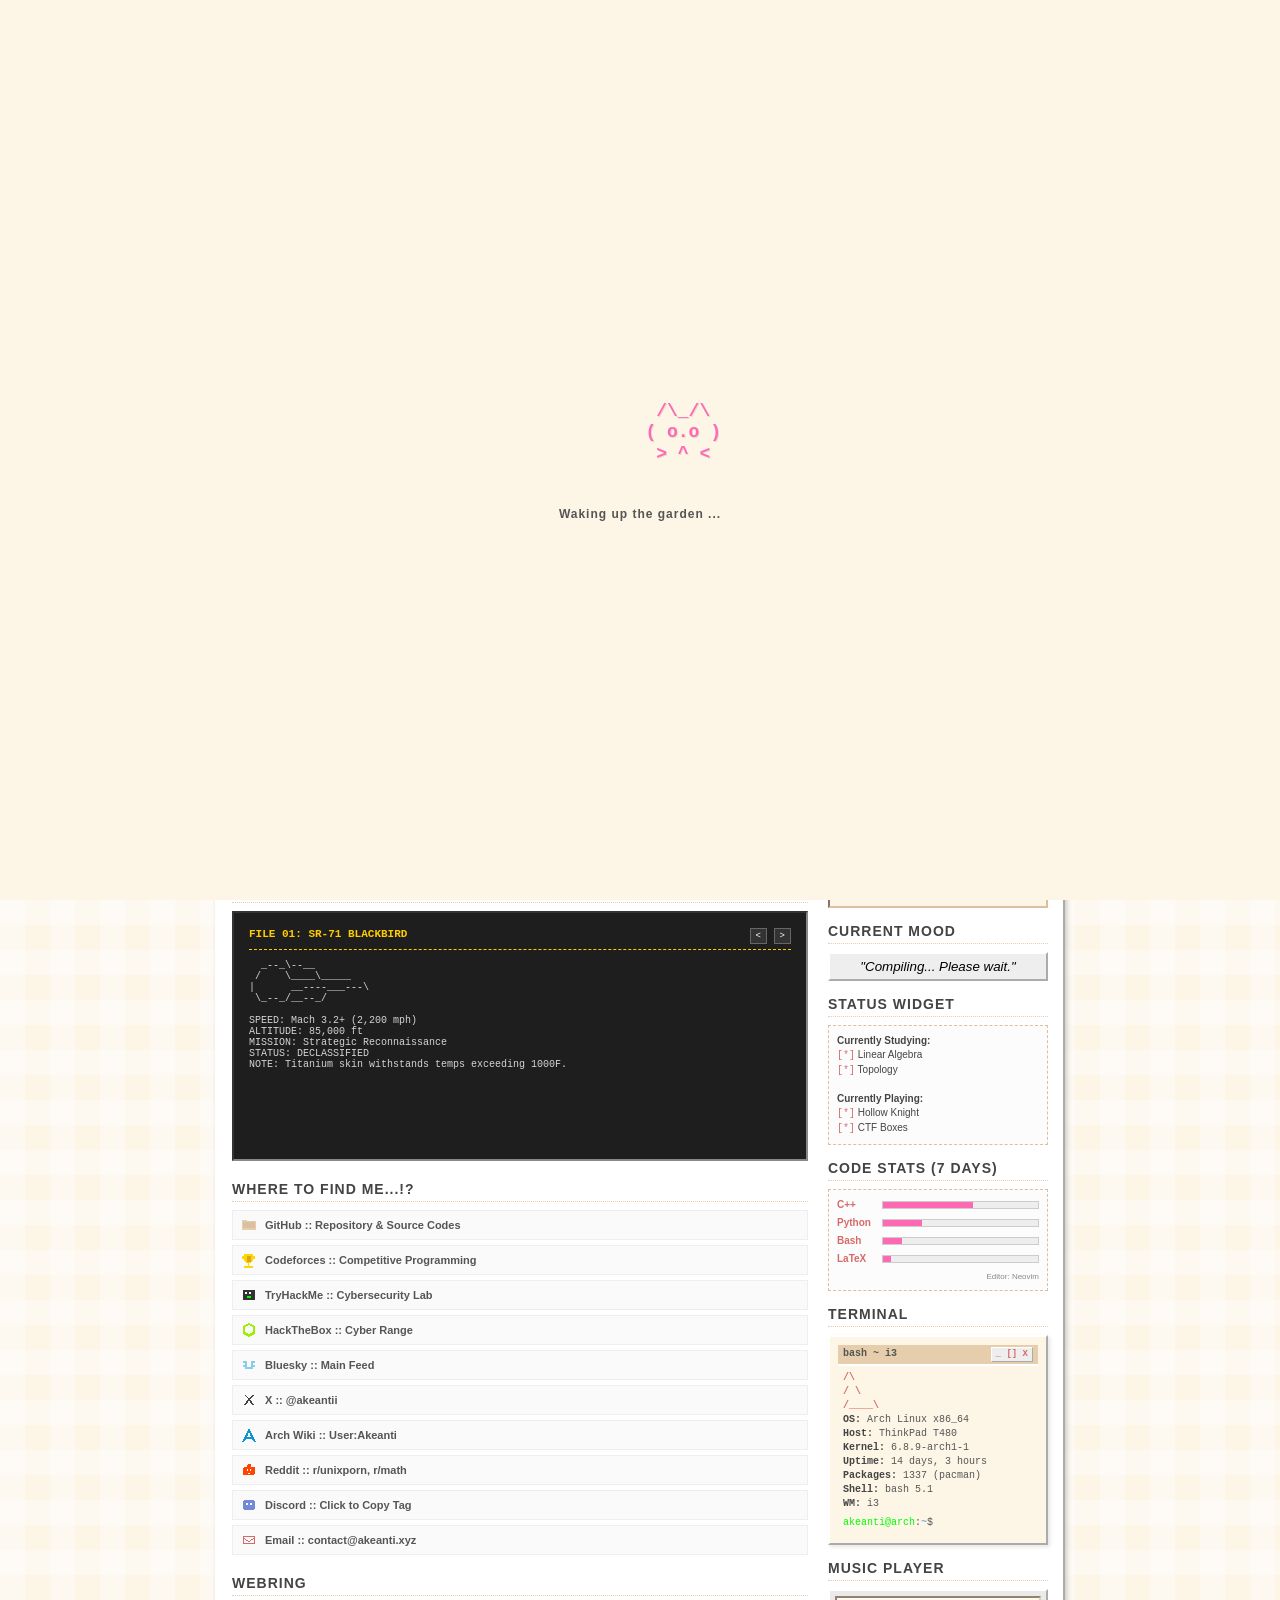
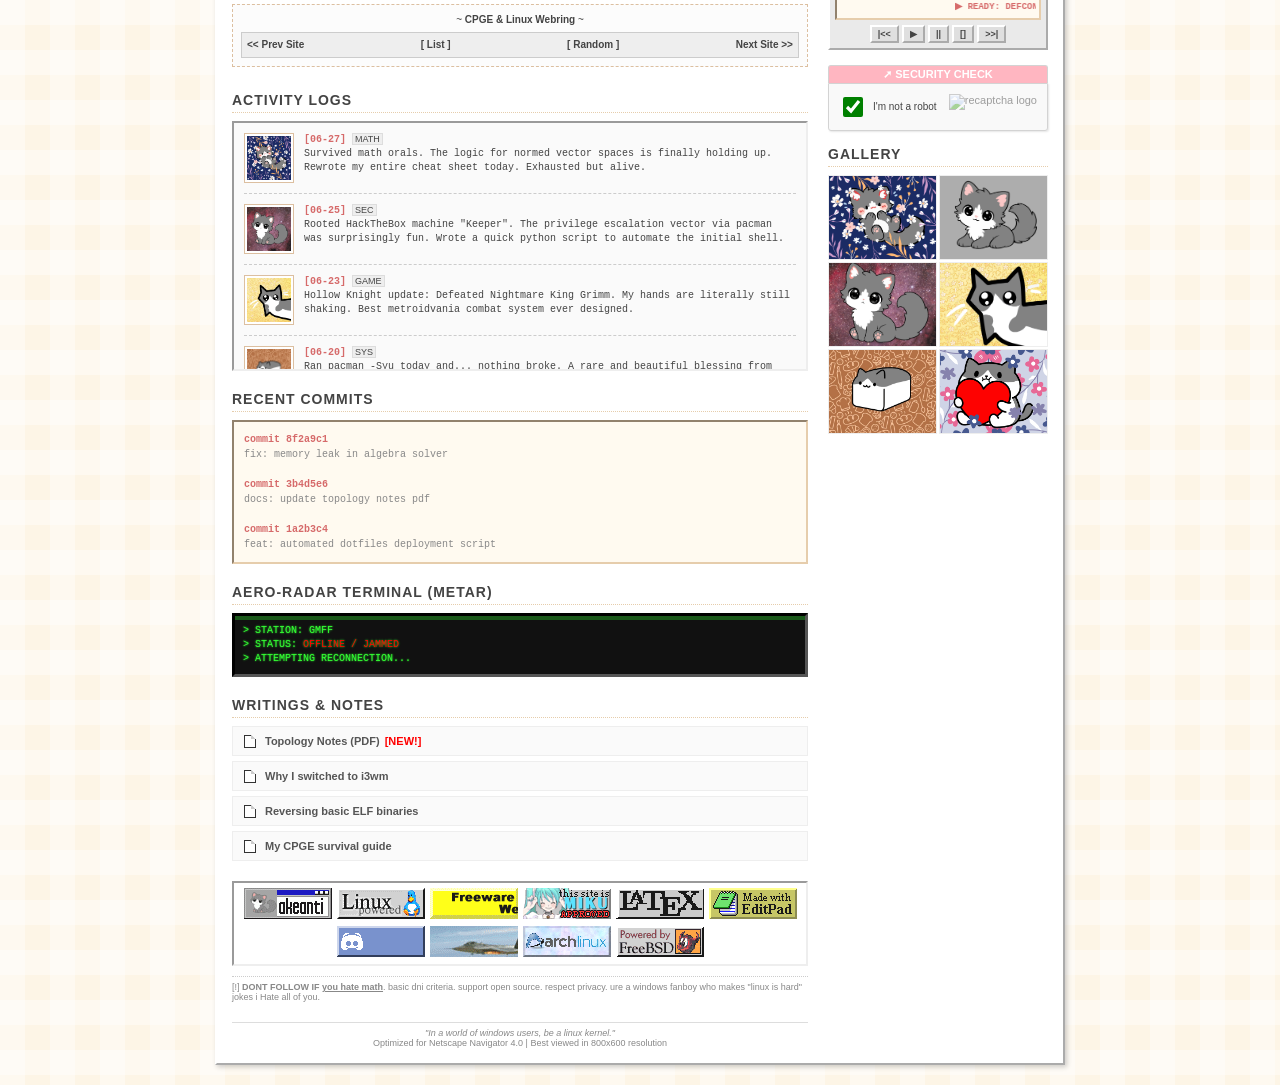
==== commit 7e483d5e: "Update index.html new update" ====
--- a/index.html
+++ b/index.html
@@ -15,7 +15,7 @@
     <meta property="og:image" content="https://media.discordapp.net/attachments/1389679118202703993/1473504434062622730/0TJ5tFs.png?ex=69967371&is=699521f1&hm=08e058a00deae60d6b1b0e399d26780cd158f78e9c6af37f08ef8a60498dc3c3&=&format=webp&quality=lossless&width=1066&height=1068">
     <meta property="og:description" content="20yo CPGE Student, Maths Nerd & Linux Enthusiast. Welcome to my digital garden.">
     <meta name="theme-color" content="#828282">
-
+    
     <style>
         :root {
             --bg-plaid: #fdf5e6;
@@ -26,12 +26,9 @@
             --orange-accent: #ffcc99;
             --border-color: #dcbfa0;
         }
-
         * {
             box-sizing: border-box;
         }
-
-        /* Custom Retro Cursor */
         body {
             margin: 0;
             padding: 20px;
@@ -48,11 +45,9 @@
             transition: filter 0.5s ease;
             cursor: url('https://cur.cursors-4u.net/cursors/cur-2/cur116.cur'), auto;
         }
-
         a, button, .sub-menu-link, .top-bar-link, .interactive-quote, input[type="checkbox"], .draggable-close {
             cursor: url('https://cur.cursors-4u.net/cursors/cur-2/cur117.cur'), pointer !important;
         }
-
         .crt-overlay {
             position: fixed;
             top: 0; left: 0; width: 100vw; height: 100vh;
@@ -64,38 +59,30 @@
             display: none;
             opacity: 0.8;
         }
-
         .crt-mode .crt-overlay { display: block; }
-
         .konami-mode {
             filter: invert(1) hue-rotate(180deg);
             background-image:
                     linear-gradient(90deg, rgba(0, 0, 0, 0.4) 50%, transparent 50%),
                     linear-gradient(rgba(0, 0, 0, 0.4) 50%, transparent 50%);
         }
-
         .spin-mode {
             animation: spinPage 2s linear infinite;
         }
-
         @keyframes spinPage {
             100% { transform: rotate(360deg); }
         }
-
         @keyframes blink {
             0% { opacity: 1; }
             50% { opacity: 0; }
             100% { opacity: 1; }
         }
-
         .blink {
             animation: blink 1s step-end infinite;
             color: red;
             font-weight: bold;
         }
-
         img { max-width: 100%; height: auto; }
-
         .container {
             width: 850px;
             background: var(--bg-plaid);
@@ -104,7 +91,6 @@
             position: relative;
             z-index: 1;
         }
-
         .top-bar {
             background: var(--bar-color);
             padding: 5px 10px;
@@ -115,10 +101,8 @@
             font-weight: bold;
             font-family: 'MS Sans Serif', Geneva, sans-serif;
         }
-
         .top-bar-link { text-decoration: none; color: inherit; }
         .top-bar-link:hover { color: var(--pink-accent); }
-
         .search-box {
             background: #fff;
             padding: 2px 10px;
@@ -129,11 +113,9 @@
             color: #444;
             outline: none;
         }
-
         .search-box:focus {
             border-color: var(--pink-accent);
         }
-
         .banner {
             width: 100%;
             height: 180px;
@@ -141,7 +123,6 @@
             display: block;
             border-bottom: 2px solid var(--border-color);
         }
-
         .sub-bar {
             background: var(--bar-color);
             padding: 4px 10px;
@@ -150,9 +131,7 @@
             font-size: 11px;
             border-bottom: 1px solid #fff;
         }
-
         .sub-menu-link:hover { color: var(--pink-accent); }
-
         .link-bar {
             background: #fff;
             padding: 5px;
@@ -161,27 +140,23 @@
             font-size: 11px;
             border-bottom: 1px solid var(--bar-color);
         }
-
         .profile-section {
             background: #fff;
             padding: 10px;
             display: flex;
             gap: 10px;
         }
-
         .pfp {
             width: 100px;
             height: 100px;
             object-fit: cover;
             border: 2px outset #eee;
         }
-
         .bio-text {
             flex: 1;
             font-size: 10px;
             line-height: 1.4;
         }
-
         .bio-title {
             font-size: 14px;
             font-weight: bold;
@@ -189,11 +164,9 @@
             margin-bottom: 5px;
             display: inline-block;
         }
-
         .bio-title:hover {
             color: var(--pink-accent);
         }
-
         .highlight-text {
             background: #eee;
             padding: 0 2px;
@@ -202,7 +175,6 @@
             font-size: 9px;
             cursor: help;
         }
-
         .likes-box {
             width: 180px;
             font-size: 9px;
@@ -210,7 +182,6 @@
             border-left: 1px dotted #ccc;
             padding-left: 10px;
         }
-
         .music-bar {
             background: var(--orange-accent);
             color: #d66a6a;
@@ -222,7 +193,6 @@
             border-top: 2px solid #fff;
             border-bottom: 2px solid #fff;
         }
-
         .main-content {
             background: var(--box-bg);
             padding: 15px;
@@ -230,7 +200,6 @@
             grid-template-columns: 1fr 220px;
             gap: 20px;
         }
-
         h2 {
             font-size: 14px;
             margin: 0 0 8px 0;
@@ -241,14 +210,12 @@
             text-transform: uppercase;
             letter-spacing: 1px;
         }
-
         .link-tree {
             display: flex;
             flex-direction: column;
             gap: 5px;
             margin-bottom: 20px;
         }
-
         .link-tree a, .link-tree button {
             display: flex;
             align-items: center;
@@ -264,7 +231,6 @@
             font-family: inherit;
             font-size: inherit;
         }
-
         .link-tree a:hover, .link-tree a:focus, .link-tree button:hover {
             background: #fdf5e6;
             border-color: #dcbfa0;
@@ -272,13 +238,11 @@
             padding-left: 12px;
             outline: none;
         }
-
         .pixel-icon {
             display: inline-block;
             margin-right: 8px;
             image-rendering: pixelated;
         }
-
         .log-container {
             background: #fafafa;
             border: 2px inset #eee;
@@ -289,7 +253,6 @@
             scrollbar-width: thin;
             scrollbar-color: #dcbfa0 #fafafa;
         }
-
         .log-entry {
             display: flex;
             gap: 10px;
@@ -297,13 +260,11 @@
             padding-bottom: 10px;
             margin-bottom: 10px;
         }
-
         .log-entry:last-child {
             border-bottom: none;
             margin-bottom: 0;
             padding-bottom: 0;
         }
-
         .log-thumb {
             width: 50px;
             height: 50px;
@@ -312,16 +273,13 @@
             padding: 2px;
             background: #fff;
         }
-
         .log-content {
             flex: 1;
             font-family: 'Courier New', Courier, monospace;
             font-size: 10px;
             line-height: 1.4;
         }
-
         .log-content span.date { color: #d66a6a; font-weight: bold; }
-
         .log-content span.tag {
             background: #eee;
             padding: 0 2px;
@@ -329,7 +287,6 @@
             font-family: 'Arial', sans-serif;
             font-size: 9px;
         }
-
         .git-feed {
             background: #fffaf0;
             color: #555;
@@ -340,64 +297,63 @@
             margin-bottom: 20px;
             line-height: 1.5;
         }
-
         .git-feed .commit { color: #d66a6a; font-weight: bold; }
         .git-feed .author { color: #ff69b4; }
         .git-feed .msg { color: #888; }
-
-        .guestbook {
-            background: #fff0f5;
-            border: 1px dashed #ffb6c1;
-            padding: 10px;
+        .system-panel {
+            background: #fafafa;
+            border: 2px inset #dcbfa0;
+            padding: 8px;
+            margin-bottom: 15px;
+            font-size: 10px;
+            line-height: 1.5;
+            font-family: 'Verdana', sans-serif;
+            position: relative;
+        }
+        .system-header {
+            background: var(--bar-color);
+            color: #555;
+            font-weight: bold;
+            padding: 2px 6px;
+            border-bottom: 2px solid #fff;
+            margin: -8px -8px 8px -8px;
+            display: flex;
+            justify-content: space-between;
+        }
+        .data-key {
+            color: #d66a6a;
+            font-weight: bold;
+            display: inline-block;
+            width: 35px;
+        }
+        .data-val {
+            color: #444;
+            font-family: 'Courier New', Courier, monospace;
+        }
+        .terminal-panel {
+            background: #111;
+            border: 3px inset #555;
+            padding: 8px;
             margin-bottom: 20px;
-        }
-
-        .gb-form {
-            display: flex;
-            flex-direction: column;
-            gap: 5px;
-            margin-bottom: 10px;
-            border-bottom: 1px solid #ffb6c1;
-            padding-bottom: 10px;
-        }
-
-        .gb-form input, .gb-form textarea {
-            border: 1px solid #ccc;
-            padding: 4px;
             font-size: 10px;
-            font-family: 'Arial', sans-serif;
-            width: 100%;
-        }
-
-        .gb-form button {
-            background: #ffb6c1;
-            border: 2px outset #d66a6a;
-            color: white;
-            font-weight: bold;
-            padding: 5px;
-            font-size: 10px;
-            transition: background 0.2s;
-        }
-
-        .gb-form button:hover, .gb-form button:focus {
-            background: #d66a6a;
-            outline: none;
-        }
-
-        .gb-form button:active {
-            border: 2px inset #d66a6a;
-        }
-
-        .gb-entry {
-            font-size: 10px;
-            margin-bottom: 8px;
-            line-height: 1.3;
-            word-wrap: break-word;
-        }
-
-        .gb-entry b { color: #d66a6a; }
-        .gb-entry .timestamp { color: #999; font-size: 8px; margin-left: 5px; }
-
+            line-height: 1.4;
+            font-family: 'Courier New', Courier, monospace;
+            color: #33ff33;
+            text-shadow: 0 0 2px #33ff33;
+            overflow: hidden;
+            position: relative;
+        }
+        .scanline {
+            position: absolute;
+            top: 0; left: 0; width: 100%; height: 4px;
+            background: rgba(51, 255, 51, 0.3);
+            animation: scan 3s linear infinite;
+            pointer-events: none;
+        }
+        @keyframes scan {
+            0% { top: -10px; }
+            100% { top: 100%; }
+        }
         .button-grid {
             display: flex;
             flex-wrap: wrap;
@@ -408,7 +364,6 @@
             padding: 5px;
             justify-content: center;
         }
-
         .button-grid img {
             width: 88px;
             height: 31px;
@@ -416,19 +371,16 @@
             opacity: 0.9;
             transition: transform 0.1s;
         }
-
         .button-grid img:hover {
             opacity: 1;
             transform: scale(1.05);
         }
-
         .dni-list {
             font-size: 9px;
             color: #888;
             border-top: 1px dotted #ccc;
             padding-top: 5px;
         }
-
         .widget {
             background: #fcfcfc;
             border: 1px dashed #dcbfa0;
@@ -437,7 +389,6 @@
             font-size: 10px;
             line-height: 1.4;
         }
-
         .time-widget {
             text-align: center;
             font-weight: bold;
@@ -446,8 +397,8 @@
             font-family: 'Courier New', Courier, monospace;
             font-size: 11px;
             border: 2px inset #e6cdac;
-        }
-
+            margin-bottom: 15px;
+        }
         .neofetch-widget {
             font-family: 'Courier New', Courier, monospace;
             font-size: 10px;
@@ -461,7 +412,6 @@
             display: flex;
             flex-direction: column;
         }
-
         .draggable-header {
             background: var(--bar-color);
             color: var(--text-main);
@@ -473,7 +423,6 @@
             user-select: none;
             border-bottom: 2px solid #fff;
         }
-
         .draggable-close {
             color: #d66a6a;
             border: 1px outset #fff;
@@ -481,43 +430,35 @@
             padding: 0 4px;
             font-size: 9px;
         }
-
         .draggable-close:active { border: 1px inset #fff; }
-
         .term-body {
             padding: 5px;
             overflow-y: auto;
             scrollbar-width: none;
             flex: 1;
         }
-
         .neofetch-widget .arch-logo { color: #d66a6a; font-weight: bold; }
         .neofetch-widget .info-key { color: #444; font-weight: bold; }
-
         .stats-widget .stat-bar {
             display: flex;
             align-items: center;
             margin-bottom: 4px;
         }
-
         .stats-widget .lang {
             width: 45px;
             font-weight: bold;
             color: #d66a6a;
         }
-
         .stats-widget .bar-bg {
             flex: 1;
             background: #eee;
             height: 8px;
             border: 1px solid #ccc;
         }
-
         .stats-widget .bar-fill {
             height: 100%;
             background: var(--pink-accent);
         }
-
         .music-player {
             background: #eaeaea;
             border: 2px outset #fff;
@@ -525,7 +466,6 @@
             text-align: center;
             margin-bottom: 15px;
         }
-
         .player-screen {
             background: #fffaf0;
             color: #d66a6a;
@@ -538,7 +478,6 @@
             overflow: hidden;
             white-space: nowrap;
         }
-
         .player-controls button {
             background: #dfdfdf;
             border: 2px outset #fff;
@@ -547,9 +486,7 @@
             font-weight: bold;
             color: #444;
         }
-
         .player-controls button:active { border: 2px inset #fff; }
-
         .recaptcha-box {
             background: #f9f9f9;
             border: 1px solid #d3d3d3;
@@ -561,13 +498,11 @@
             justify-content: space-between;
             box-shadow: 1px 1px 2px rgba(0,0,0,0.1);
         }
-
         .image-grid {
             display: grid;
             grid-template-columns: 1fr 1fr;
             gap: 2px;
         }
-
         .grid-pic {
             width: 100%;
             height: 85px;
@@ -575,9 +510,7 @@
             border: 1px solid #eee;
             transition: opacity 0.2s;
         }
-
         .grid-pic:hover { opacity: 0.8; }
-
         .webring-nav {
             display: flex;
             justify-content: space-between;
@@ -588,34 +521,15 @@
             padding: 5px;
             text-align: center;
         }
-
         .hit-counter {
             text-align: center;
-            margin-top: 15px;
-            margin-bottom: 10px;
-        }
-
-        .hit-counter .digits {
-            display: inline-block;
-            background: #000;
-            color: #fff;
-            font-family: 'Courier New', Courier, monospace;
-            font-size: 16px;
-            padding: 2px;
-            border: 3px inset #555;
-            font-weight: bold;
-        }
-
-        .hit-counter .digits span {
-            border: 1px solid #333;
-            padding: 2px 4px;
-            background: #111;
-            margin: 0 1px;
-        }
-
+            margin-bottom: 15px;
+            padding: 5px;
+            background: #fff;
+            border: 2px inset #e6cdac;
+        }
         a { text-decoration: none; color: inherit; }
         u { text-decoration: underline; }
-
         .notification {
             position: fixed;
             bottom: 20px;
@@ -628,7 +542,6 @@
             z-index: 1000;
             font-weight: bold;
         }
-
         .interactive-quote {
             padding: 5px;
             background: #eee;
@@ -638,22 +551,17 @@
             font-style: italic;
             width: 100%;
         }
-
         .interactive-quote:active {
             border: 2px inset #fff;
             background: #e6cdac;
         }
-
         marquee { color: inherit; }
-
         .is-dragging {
             position: fixed !important;
             z-index: 9999;
             box-shadow: 5px 5px 15px rgba(0,0,0,0.3);
             width: 220px;
         }
-
-        /* Cute Splash Screen */
         #loading-screen {
             position: fixed;
             top: 0; left: 0; width: 100vw; height: 100vh;
@@ -665,7 +573,6 @@
             align-items: center;
             transition: opacity 0.5s ease;
         }
-
         .cat-ascii {
             font-family: 'Courier New', Courier, monospace;
             white-space: pre;
@@ -676,7 +583,6 @@
             margin-bottom: 20px;
             text-shadow: 1px 1px 0px rgba(0,0,0,0.1);
         }
-
         .loading-text {
             font-family: 'Verdana', sans-serif;
             font-weight: bold;
@@ -684,8 +590,70 @@
             font-size: 12px;
             letter-spacing: 1px;
         }
-
-        /* --- PRINT CSS: Akeanti Resume Mode --- */
+        .declassified-vault {
+            background: #1e1e1e;
+            color: #d4d4d4;
+            font-family: 'Courier New', Courier, monospace;
+            padding: 15px;
+            border: 2px inset #888;
+            margin-bottom: 20px;
+            height: 250px;
+            overflow-y: auto;
+            position: relative;
+        }
+        .vault-header {
+            color: #ffcc00;
+            font-weight: bold;
+            border-bottom: 1px dashed #ffcc00;
+            padding-bottom: 5px;
+            margin-bottom: 10px;
+            display: flex;
+            justify-content: space-between;
+        }
+        .vault-controls button {
+            background: #333;
+            color: #fff;
+            border: 1px solid #666;
+            cursor: pointer;
+            font-family: inherit;
+            font-size: 9px;
+            padding: 2px 5px;
+        }
+        .vault-controls button:hover { background: #555; }
+        .crypto-terminal {
+            background: #fdf5e6;
+            border: 2px inset #dcbfa0;
+            padding: 10px;
+            margin-bottom: 15px;
+        }
+        .crypto-input {
+            width: 100%;
+            background: #fff;
+            border: 1px solid #ccc;
+            font-family: monospace;
+            font-size: 10px;
+            padding: 4px;
+            margin-bottom: 5px;
+        }
+        .crypto-btn {
+            background: var(--bar-color);
+            border: 1px outset #fff;
+            font-size: 9px;
+            font-weight: bold;
+            cursor: pointer;
+            padding: 3px 6px;
+        }
+        .crypto-btn:active { border-style: inset; }
+        .crypto-output {
+            margin-top: 5px;
+            background: #eee;
+            border: 1px solid #ccc;
+            padding: 4px;
+            font-family: monospace;
+            font-size: 10px;
+            min-height: 22px;
+            word-wrap: break-word;
+        }
         @media screen {
             .print-only { display: none; }
         }
@@ -715,7 +683,6 @@
                 color: #000;
             }
             .resume-header p { margin: 3px 0; color: #555; font-size: 11pt; }
-
             .links-grid {
                 display: flex;
                 flex-wrap: wrap;
@@ -732,7 +699,6 @@
                 font-family: monospace;
                 color: #444;
             }
-
             .resume-section {
                 font-size: 12pt;
                 border-bottom: 1px solid #aaa;
@@ -746,28 +712,70 @@
             .resume-item h3 { margin: 0 0 2px 0; font-size: 10.5pt; color: #111; }
             .resume-item p { margin: 0; color: #333; }
         }
-
+        .steam-widget {
+            background: var(--box-bg);
+            border: 2px inset #eee;
+            padding: 10px;
+            margin-bottom: 20px;
+            font-size: 10px;
+            font-family: 'Verdana', sans-serif;
+        }
+        .steam-top {
+            display: flex; gap: 15px; margin-bottom: 10px; border-bottom: 2px dashed #dcbfa0; padding-bottom: 10px;
+        }
+        .steam-avatar { width: 80px; height: 80px; border: 2px outset #eee; }
+        .steam-header-info { flex: 1; line-height: 1.4; }
+        .steam-name { font-size: 14px; color: #d66a6a; font-weight: bold; font-family: 'Trebuchet MS', sans-serif; }
+        .steam-status-lines { color: #555; margin-top: 5px; }
+        .steam-status-lines a { color: var(--pink-accent); text-decoration: underline; }
+        .steam-badge-area { display: flex; flex-direction: column; align-items: flex-end; gap: 5px; }
+        .steam-level-box { font-size: 12px; font-weight: bold; color: #444; }
+        .lvl-circle {
+            display: inline-block; width: 22px; height: 22px;
+            border-radius: 50%; border: 2px solid #d66a6a; background: #fffaf0;
+            text-align: center; line-height: 18px; color: #d66a6a; margin-left: 5px; font-size: 11px;
+        }
+        .steam-featured-badge {
+            display: flex; align-items: center; background: #fafafa; padding: 4px; gap: 5px;
+            border: 1px solid #ccc; width: 120px;
+        }
+        .badge-info { font-size: 9px; line-height: 1.2; color: #555; }
+        .steam-edit-btn {
+            background: #dfdfdf; border: 2px outset #fff; color: #444; padding: 3px 6px; cursor: pointer; font-size: 9px; font-weight: bold; margin-top: 2px;
+        }
+        .steam-edit-btn:active { border-style: inset; }
+        .steam-main-area { display: flex; gap: 15px; }
+        .steam-showcase { display: flex; gap: 5px; flex: 1; }
+        .showcase-main { width: calc(100% - 65px); object-fit: cover; border: 2px inset #eee; }
+        .showcase-side { display: flex; flex-direction: column; gap: 5px; width: 60px; }
+        .showcase-side img, .showcase-more { width: 60px; height: 60px; object-fit: cover; border: 2px inset #eee; }
+        .showcase-more { background: #fafafa; color: #d66a6a; display: flex; align-items: center; justify-content: center; font-weight: bold; cursor: pointer; }
+        .showcase-more:hover { background: #fdf5e6; }
+        .steam-sidebar { width: 140px; border-left: 1px dotted #ccc; padding-left: 10px; }
+        .steam-online { color: #57cbde; font-size: 12px; font-weight: bold; margin-bottom: 8px; font-family: 'Trebuchet MS', sans-serif; }
+        .steam-stat-row { display: flex; justify-content: space-between; padding: 2px 0; color: #666; font-weight: bold; }
+        .stat-val { color: #444; }
+        .steam-badge-icons { display: flex; gap: 2px; margin: 5px 0 10px 0; }
+        .small-badge { width: 28px; height: 28px; background: #fafafa; border: 1px solid #ccc; border-radius: 50%; display: flex; align-items: center; justify-content: center; font-size: 14px; }
     </style>
 </head>
 <body>
 
-<!-- Cute Cat Splash Screen -->
 <div id="loading-screen">
     <div class="cat-ascii">
-        /\_/\
+         /\_/\
         ( o.o )
-        > ^ <
+         > ^ <
     </div>
     <div class="loading-text">Waking up the garden <span id="loading-dots">...</span></div>
 </div>
 
 <div class="crt-overlay"></div>
 
-<!-- PRINT ONLY VIEW: CLEAN RESUME -->
 <div id="resume-print" class="print-only">
     <div class="resume-header">
         <h1>AKEANTI</h1>
-        <p><strong>Étudiant CPGE MP | Développeur & Linux Enthusiast</strong></p>
+        <p><strong>CPGE MP Student | Developer & Linux Enthusiast</strong></p>
         <div class="links-grid">
             <span>contact@akeanti.xyz</span>
             <span>github.com/akeanti</span>
@@ -781,35 +789,31 @@
             <span>Discord: akeanti</span>
         </div>
     </div>
-
-    <h2 class="resume-section">Formation</h2>
+    <h2 class="resume-section">Education</h2>
     <div class="resume-item">
-        <h3>Classes Préparatoires aux Grandes Écoles (CPGE) - Filière MP</h3>
-        <p><em>2024 - Présent</em> | Mathématiques et Physique</p>
+        <h3>Preparatory Classes for Grandes Ecoles (CPGE) - MP Track</h3>
+        <p><em>2024 - Present</em> | Mathematics and Physics</p>
     </div>
     <div class="resume-item">
-        <h3>Baccalauréat Sciences Mathématiques</h3>
-        <p><em>Mention Très Bien</em></p>
+        <h3>Mathematical Sciences Baccalaureate</h3>
+        <p><em>Highest Honors</em></p>
     </div>
-
-    <h2 class="resume-section">Compétences Techniques</h2>
+    <h2 class="resume-section">Technical Skills</h2>
     <div class="resume-item">
-        <p><strong>Langages :</strong> C++, Python, Bash, LaTeX, HTML/CSS/JS</p>
-        <p><strong>Système & Outils :</strong> Arch Linux, Git, Neovim, Scripting Shell, Tiling WMs (i3)</p>
-        <p><strong>Cybersécurité :</strong> CTFs, HackTheBox, Reverse Engineering basique</p>
+        <p><strong>Languages:</strong> C++, Python, Bash, LaTeX, HTML/CSS/JS</p>
+        <p><strong>System & Tools:</strong> Arch Linux, Git, Neovim, Shell Scripting, Tiling WMs (i3)</p>
+        <p><strong>Cybersecurity:</strong> CTFs, HackTheBox, Basic Reverse Engineering</p>
     </div>
-
-    <h2 class="resume-section">Projets Informatiques</h2>
+    <h2 class="resume-section">Software Projects</h2>
     <div class="resume-item">
-        <h3>Solveur d'Algèbre (C++)</h3>
-        <p>Outil d'assistance pour le calcul matriciel et la vérification d'exercices d'espaces vectoriels.</p>
+        <h3>Linear Algebra Solver (C++)</h3>
+        <p>Assistance tool for matrix calculus and vector space exercise verification.</p>
     </div>
     <div class="resume-item">
-        <h3>Automatisation d'environnement Linux (Bash)</h3>
-        <p>Scripts de déploiement "dotfiles" pour reproduire instantanément un environnement de travail sur Arch.</p>
+        <h3>Linux Environment Automation (Bash)</h3>
+        <p>Dotfiles deployment scripts to instantly replicate a working environment on Arch Linux.</p>
     </div>
 </div>
-<!-- END PRINT ONLY VIEW -->
 
 <div class="container" role="document">
     <header class="top-bar">
@@ -831,21 +835,19 @@
     </nav>
 
     <nav class="link-bar" aria-label="Primary Navigation">
-        [ <a href="#">Home</a> ] [ <a href="#">Maths Notes</a> ] [ <a href="#">Cyber Lab</a> ] [ <a href="#">Contact Me</a> ]
+        [ <a href="#">Home</a> ] [ <a href="#">Math Notes</a> ] [ <a href="#">Cyber Lab</a> ] [ <a href="#">Contact Me</a> ]
     </nav>
 
     <section class="profile-section" aria-label="User Profile">
         <img src="pics/pfp.jpg" class="pfp" width="100" height="100" alt="akeanti profile picture" loading="eager" onerror="this.src='https://picsum.photos/seed/cat/100/100'">
-
         <div class="bio-text">
-            <h1 class="bio-title" id="secretTitle" tabindex="0">akeanti <span style="font-size:12px;">&lt;3</span></h1><br>
+            <h1 class="bio-title" id="secretTitle" tabindex="0">akeanti <span style="font-size:12px;"><3</span></h1><br>
             <b>Meow! <span style="color:#d66a6a;">I mean hi!</span></b><br>
             I'm a 20 years old CPGE student & Maths Nerd.<br>
             Linux enthusiast living in the terminal.<br>
-            <span class="highlight-text" title="Mathématiques, Physique">MP</span>
+            <span class="highlight-text" title="Mathematics, Physics">MP</span>
             <span class="highlight-text" title="Introverted, Intuitive, Thinking, Judging">INTJ</span>
         </div>
-
         <div class="likes-box">
             <span style="color:#d66a6a; font-weight:bold;">[ * ] LIKES:</span><br>
             linear algebra. gray cats. arch linux. nightcore. iced coffee. cybersecurity ctf. metroidvania games. socialism debates.<br>
@@ -856,12 +858,81 @@
 
     <div class="music-bar" aria-hidden="true">
         <marquee scrollamount="4">
-            Now Playing: /dev/urandom noise ♫ /// SYSTEM STATUS: sleep deprivation at 99% /// [⚠] compiling kernel please wait... /// I use Linux btw /// current objective: survive maths class /// cats are liquid /// welcome to the void &lt;3
+            Now Playing: /dev/urandom noise ♫ /// SYSTEM STATUS: sleep deprivation at 99% /// [⚠] compiling kernel please wait... /// I use Linux btw /// current objective: survive math class /// cats are liquid /// welcome to the void <3
         </marquee>
     </div>
 
     <main class="main-content">
         <article class="left-col">
+
+            <h2>Steam Profile</h2>
+            <div class="widget steam-widget">
+                <div class="steam-top">
+                    <img src="image_07c2ab.jpg" class="steam-avatar" alt="Steam Avatar" onerror="this.src='pics/pfp.jpg'">
+                    <div class="steam-header-info">
+                        <div class="steam-name">akeanti <span style="font-size: 10px; color: #888;">▼</span></div>
+                        <div class="steam-status-lines">
+                            ☕🦥🦦 <b>A Discourse on Winning and Losing</b> <a href="#">[www.airuniversity.af.edu]</a><br>
+                            💧🪬 ───── my website <a href="#">[akeanti.xyz]</a> ───── 🪬💧<br>
+                            🦇💀🪲⚔️🕊️🧿metroidvanias & 🐢🦖🦅grand strategy player
+                        </div>
+                    </div>
+                    <div class="steam-badge-area">
+                        <div class="steam-level-box">
+                            Level <span class="lvl-circle">51</span>
+                        </div>
+                        <div class="steam-featured-badge">
+                            <img src="https://community.cloudflare.steamstatic.com/public/images/badges/13_csgo/level05_54.png" alt="Blossom Badge" width="30" onerror="this.src='pics/akeanti 2.png'">
+                            <div class="badge-info">
+                                <b>Blossom</b><br>500 XP
+                            </div>
+                        </div>
+                        <button class="steam-edit-btn">Edit Profile</button>
+                    </div>
+                </div>
+                <div class="steam-main-area">
+                    <div class="steam-showcase">
+                        <img src="image_07c2ab.jpg" class="showcase-main" alt="Featured Artwork" onerror="this.src='pics/banner.jpg'">
+                        <div class="showcase-side">
+                            <img src="image_07c2ab.jpg" alt="side1" onerror="this.src='pics/akeanti 2.png'">
+                            <img src="image_07c2ab.jpg" alt="side2" onerror="this.src='pics/akeanti 3.jpg'">
+                            <img src="image_07c2ab.jpg" alt="side3" onerror="this.src='pics/akeanti 4.jpg'">
+                            <div class="showcase-more">+ 29</div>
+                        </div>
+                    </div>
+                    <div class="steam-sidebar">
+                        <div class="steam-online">Currently Online</div>
+                        <div class="steam-stat-row">Badges <span class="stat-val">108</span></div>
+                        <div class="steam-badge-icons">
+                            <div class="small-badge">🥇</div>
+                            <div class="small-badge">💮</div>
+                            <div class="small-badge">🪼</div>
+                            <div class="small-badge">🐟</div>
+                        </div>
+                        <div class="steam-stat-row">Games <span class="stat-val">215</span></div>
+                        <div class="steam-stat-row">Inventory</div>
+                        <div class="steam-stat-row">Screenshots <span class="stat-val">86</span></div>
+                        <div class="steam-stat-row">Videos <span class="stat-val">1</span></div>
+                        <div class="steam-stat-row">Workshop Items <span class="stat-val">1</span></div>
+                        <div class="steam-stat-row">Reviews <span class="stat-val">10</span></div>
+                        <div class="steam-stat-row">Guides</div>
+                        <div class="steam-stat-row">Artwork <span class="stat-val">33</span></div>
+                    </div>
+                </div>
+            </div>
+
+            <h2>Declassified Vault</h2>
+            <div class="declassified-vault" aria-live="polite">
+                <div class="vault-header">
+                    <span id="vault-title">LOADING DATABASE...</span>
+                    <div class="vault-controls">
+                        <button type="button" id="btn-vault-prev"><</button>
+                        <button type="button" id="btn-vault-next">></button>
+                    </div>
+                </div>
+                <div id="vault-content" style="white-space: pre-wrap; font-size: 10px;"></div>
+            </div>
+
             <h2>Where to find me...!?</h2>
             <nav class="link-tree" aria-label="Link Tree">
                 <a href="https://github.com/akeanti">
@@ -898,9 +969,9 @@
                     <svg class="pixel-icon" viewBox="0 0 16 16" width="16" height="16" shape-rendering="crispEdges">
                         <path fill="#444" d="M3 3l4 4-4 6h2l3-4.5 3 4.5h2l-4-6 4-4h-2l-3 4-3-4H3z"/>
                     </svg>
-                    X / Twitter :: @akeantie (Daily ramblings)
+                    X :: @akeantii
                 </a>
-                <a href="https://wiki.archlinux.org/title/User:Akeanti">
+                <a href="https://wiki.archlinux.org/title/User:Akeantii">
                     <svg class="pixel-icon" viewBox="0 0 16 16" width="16" height="16" shape-rendering="crispEdges">
                         <path fill="#0f94d2" d="M8 1L1 15h2l2-3h6l2 3h2L8 1zm0 4l2 5H6l2-5z"/>
                     </svg>
@@ -930,10 +1001,10 @@
             <div class="widget" style="margin-bottom: 25px;">
                 <div style="text-align: center; margin-bottom: 5px;">~ <b>CPGE & Linux Webring</b> ~</div>
                 <div class="webring-nav">
-                    <a href="#" onclick="alert('Navigating to previous ring member...')">&lt;&lt; Prev Site</a>
+                    <a href="#" onclick="alert('Navigating to previous ring member...')"><< Prev Site</a>
                     <a href="#link-tree">[ List ]</a>
                     <a href="#" id="randomWebring">[ Random ]</a>
-                    <a href="#" onclick="alert('Navigating to next ring member...')">Next Site &gt;&gt;</a>
+                    <a href="#" onclick="alert('Navigating to next ring member...')">Next Site >></a>
                 </div>
             </div>
 
@@ -943,10 +1014,9 @@
                     <img src="pics/akeanti 2.png" class="log-thumb" alt="math notes" loading="lazy" onerror="this.src='https://picsum.photos/seed/calc/50/50'">
                     <div class="log-content">
                         <span class="date">[06-27]</span> <span class="tag">MATH</span><br>
-                        Survived colles de maths. The logic for espaces vectoriels normés is finally holding up. Rewrote my entire cheat sheet today. Exhausted but alive.
+                        Survived math orals. The logic for normed vector spaces is finally holding up. Rewrote my entire cheat sheet today. Exhausted but alive.
                     </div>
                 </div>
-
                 <div class="log-entry">
                     <img src="pics/akeanti 3.jpg" class="log-thumb" alt="terminal screenshot" loading="lazy" onerror="this.src='https://picsum.photos/seed/term/50/50'">
                     <div class="log-content">
@@ -954,7 +1024,6 @@
                         Rooted HackTheBox machine "Keeper". The privilege escalation vector via pacman was surprisingly fun. Wrote a quick python script to automate the initial shell.
                     </div>
                 </div>
-
                 <div class="log-entry">
                     <img src="pics/akeanti 4.jpg" class="log-thumb" alt="game screenshot" loading="lazy" onerror="this.src='https://picsum.photos/seed/game/50/50'">
                     <div class="log-content">
@@ -962,7 +1031,6 @@
                         Hollow Knight update: Defeated Nightmare King Grimm. My hands are literally still shaking. Best metroidvania combat system ever designed.
                     </div>
                 </div>
-
                 <div class="log-entry">
                     <img src="pics/akeanti 5.jpg" class="log-thumb" alt="arch linux logo" loading="lazy" onerror="this.src='https://picsum.photos/seed/arch/50/50'">
                     <div class="log-content">
@@ -974,14 +1042,23 @@
 
             <h2>Recent Commits</h2>
             <div class="git-feed" aria-label="Git Commit Feed">
-                <span class="commit">commit 8f2a9c1</span> <span class="author">&lt;akeanti&gt;</span><br>
-                <span class="msg">fix: memory leak in algebre solver</span><br><br>
-
-                <span class="commit">commit 3b4d5e6</span> <span class="author">&lt;akeanti&gt;</span><br>
-                <span class="msg">docs: update topologie notes pdf</span><br><br>
-
-                <span class="commit">commit 1a2b3c4</span> <span class="author">&lt;akeanti&gt;</span><br>
+                <span class="commit">commit 8f2a9c1</span> <span class="author"><akeanti></span><br>
+                <span class="msg">fix: memory leak in algebra solver</span><br><br>
+
+                <span class="commit">commit 3b4d5e6</span> <span class="author"><akeanti></span><br>
+                <span class="msg">docs: update topology notes pdf</span><br><br>
+
+                <span class="commit">commit 1a2b3c4</span> <span class="author"><akeanti></span><br>
                 <span class="msg">feat: automated dotfiles deployment script</span>
+            </div>
+
+            <h2>Aero-Radar Terminal (METAR)</h2>
+            <div class="terminal-panel" aria-live="polite">
+                <div class="scanline"></div>
+                <div id="metar-output">
+                    > INITIATING UPLINK CONNECTION...<br>
+                    > SCANNING STATION: GMFF (FEZ-SAISS)...
+                </div>
             </div>
 
             <h2>Writings & Notes</h2>
@@ -990,7 +1067,7 @@
                     <svg class="pixel-icon" viewBox="0 0 16 16" width="16" height="16" shape-rendering="crispEdges">
                         <path fill="#fff" stroke="#333" stroke-width="1" d="M3 2h7l4 4v8H3z"/><path fill="#ccc" d="M10 2v4h4"/>
                     </svg>
-                    Topologie Notes (PDF) <span class="blink" style="margin-left: 5px;">[NEW!]</span>
+                    Topology Notes (PDF) <span class="blink" style="margin-left: 5px;">[NEW!]</span>
                 </a>
                 <a href="#">
                     <svg class="pixel-icon" viewBox="0 0 16 16" width="16" height="16" shape-rendering="crispEdges">
@@ -1012,16 +1089,6 @@
                 </a>
             </nav>
 
-            <h2>Guestbook</h2>
-            <section class="guestbook" aria-label="Guestbook Form">
-                <div class="gb-form">
-                    <input type="text" placeholder="Name/Alias" id="gbName" aria-label="Guestbook Name">
-                    <textarea placeholder="Leave a message..." rows="2" id="gbMsg" aria-label="Guestbook Message"></textarea>
-                    <button id="gbSubmit" type="button">Sign Guestbook</button>
-                </div>
-                <div id="gbEntries" aria-live="polite"></div>
-            </section>
-
             <nav class="button-grid" aria-label="Webring Badges">
                 <a href="https://akeanti.xyz/"><img src="dabamos/akeanti.gif" alt="akeanti" width="88" height="31" loading="lazy" decoding="async"></a>
                 <a href="https://github.com/torvalds/linux"><img src="dabamos/linux-p.gif" alt="Linux" width="88" height="31" loading="lazy" decoding="async"></a>
@@ -1036,9 +1103,8 @@
             </nav>
 
             <div class="dni-list">
-                [!] <b>DONT FOLLOW IF <u>you hate maths</u></b>. basic dni criteria. support open source. respect privacy. ure a windows fanboy who makes "linux is hard" jokes i Hate all of you.
+                [!] <b>DONT FOLLOW IF <u>you hate math</u></b>. basic dni criteria. support open source. respect privacy. ure a windows fanboy who makes "linux is hard" jokes i Hate all of you.
             </div>
-
             <div style="text-align:center; font-size:9px; margin-top:20px; color:#888; border-top: 1px solid #ddd; padding-top: 5px;">
                 <i>"In a world of windows users, be a linux kernel."</i><br>
                 Optimized for Netscape Navigator 4.0 | Best viewed in 800x600 resolution
@@ -1046,9 +1112,40 @@
         </article>
 
         <aside class="right-col">
+            <h2>Visitor Count</h2>
+            <div class="hit-counter">
+                <img src="https://hits.sh/akeanti.xyz.svg?style=for-the-badge&label=VISITORS&color=d66a6a" alt="Live Visitor Count" width="120" style="image-rendering: auto;">
+            </div>
+
             <h2>Local Time</h2>
-            <div class="widget time-widget" id="liveClock" aria-live="off">
+            <div class="time-widget" id="liveClock" aria-live="off">
                 00:00:00 AM
+            </div>
+
+            <h2>Network Intelligence</h2>
+            <div class="system-panel" id="sys-analysis" aria-live="polite">
+                <div class="system-header">
+                    <span>SYS_DIAGNOSTICS</span>
+                    <span>[X]</span>
+                </div>
+                <span class="data-key">IP</span> <span class="data-val" id="net-ip">SCANNING...</span><br>
+                <span class="data-key">ASN</span> <span class="data-val" id="net-asn">---</span><br>
+                <span class="data-key">ISP</span> <span class="data-val" id="net-isp">---</span><br>
+                <span class="data-key">LOC</span> <span class="data-val" id="net-loc">---</span><br>
+                <div style="border-top:1px dotted #ccc; margin-top:5px; padding-top:5px; text-align:center; color:green; font-weight:bold;">
+                    SECURE CONNECTION ESTABLISHED
+                </div>
+            </div>
+
+            <h2>Cryptographic Terminal</h2>
+            <div class="widget crypto-terminal">
+                <div style="font-weight:bold; color:#d66a6a; margin-bottom:5px;">BASE64 ENCODER</div>
+                <input type="text" id="crypto-in" class="crypto-input" placeholder="Enter string..." autocomplete="off">
+                <div style="display:flex; gap:5px;">
+                    <button class="crypto-btn" id="btn-encode">ENCODE</button>
+                    <button class="crypto-btn" id="btn-decode">DECODE</button>
+                </div>
+                <div class="crypto-output" id="crypto-out">READY.</div>
             </div>
 
             <h2>Current Mood</h2>
@@ -1059,8 +1156,8 @@
             <h2>Status Widget</h2>
             <div class="widget status-widget">
                 <b>Currently Studying:</b><br>
-                <span style="color:#d66a6a; font-family:monospace;">[*]</span> Algèbre Linéaire<br>
-                <span style="color:#d66a6a; font-family:monospace;">[*]</span> Topologie<br><br>
+                <span style="color:#d66a6a; font-family:monospace;">[*]</span> Linear Algebra<br>
+                <span style="color:#d66a6a; font-family:monospace;">[*]</span> Topology<br><br>
                 <b>Currently Playing:</b><br>
                 <span style="color:#d66a6a; font-family:monospace;">[*]</span> Hollow Knight<br>
                 <span style="color:#d66a6a; font-family:monospace;">[*]</span> CTF Boxes
@@ -1118,23 +1215,15 @@
             <h2>Music Player</h2>
             <div class="music-player" aria-label="Music Player">
                 <audio id="bg-audio" preload="none"></audio>
-
                 <div class="player-screen" id="music-screen-text">
                     ▶ LOADED: SomaFM
                 </div>
                 <div class="player-controls">
-                    <button type="button" id="btn-prev" aria-label="Previous">|&lt;&lt;</button>
+                    <button type="button" id="btn-prev" aria-label="Previous">|<<</button>
                     <button type="button" id="btn-play" aria-label="Play">▶</button>
                     <button type="button" id="btn-pause" aria-label="Pause">||</button>
                     <button type="button" id="btn-stop" aria-label="Stop">[]</button>
-                    <button type="button" id="btn-next" aria-label="Next">&gt;&gt;|</button>
-                </div>
-            </div>
-
-            <div class="hit-counter">
-                <div style="font-size: 9px; margin-bottom: 2px;">YOU ARE VISITOR NO.</div>
-                <div class="digits">
-                    <span>0</span><span>8</span><span>2</span><span>0</span><span>4</span><span>8</span>
+                    <button type="button" id="btn-next" aria-label="Next">>>|</button>
                 </div>
             </div>
 
@@ -1159,9 +1248,7 @@
                 <img src="pics/akeanti%206.png" class="grid-pic" loading="lazy" decoding="async" alt="gallery image 6" onerror="this.src='https://picsum.photos/seed/6/85/85'">
             </div>
         </aside>
-
     </main>
-
 </div>
 
 <div class="notification" id="copyAlert" role="alert" aria-live="assertive">Discord Tag Copied! :3</div>
@@ -1172,7 +1259,6 @@
             const btn = document.getElementById("copyDiscordBtn");
             const alertBox = document.getElementById("copyAlert");
             if (!btn || !alertBox) return;
-
             btn.addEventListener("click", () => {
                 navigator.clipboard.writeText("akeanti").then(() => {
                     alertBox.style.display = "block";
@@ -1189,7 +1275,6 @@
                 });
             });
         };
-
         const initClock = () => {
             const clockEl = document.getElementById('liveClock');
             if (!clockEl) return;
@@ -1200,7 +1285,6 @@
             update();
             setInterval(update, 1000);
         };
-
         const initQuotes = () => {
             const box = document.getElementById("quoteBox");
             if (!box) return;
@@ -1208,7 +1292,7 @@
                 '"Compiling... Please wait."',
                 '"Cats are liquids."',
                 '"I use Arch btw."',
-                '"Maths is just advanced counting."',
+                '"Math is just advanced counting."',
                 '"Sleep is a proprietary concept."',
                 '"Segmentation fault (core dumped)"',
                 '"Currently lost in a vector space."'
@@ -1217,63 +1301,58 @@
                 box.textContent = quotes[Math.floor(Math.random() * quotes.length)];
             });
         };
-
-        const initGuestbook = () => {
-            const nameInput = document.getElementById("gbName");
-            const msgInput = document.getElementById("gbMsg");
-            const btn = document.getElementById("gbSubmit");
-            const container = document.getElementById("gbEntries");
-            if (!nameInput || !msgInput || !btn || !container) return;
-
-            const STORAGE_KEY = 'akeanti_guestbook_v1';
-            const defaultEntries = [
-                { name: 'xX_arch_user_Xx', msg: 'nice dotfiles! what font is that in your terminal?', time: '06/27 14:32' },
-                { name: 'math_enjoyer', msg: 'good luck on the algebre exam o7', time: '06/26 09:15' },
-                { name: 'miku_fan99', msg: 'i love the aesthetic here ^_^', time: '06/25 22:11' }
-            ];
-
-            const loadEntries = () => {
-                const saved = localStorage.getItem(STORAGE_KEY);
-                return saved ? JSON.parse(saved) : defaultEntries;
-            };
-
-            const saveEntries = (entries) => {
-                localStorage.setItem(STORAGE_KEY, JSON.stringify(entries.slice(0, 50)));
-            };
-
-            const renderEntries = () => {
-                const entries = loadEntries();
-                container.innerHTML = entries.map(e => `
-                    <div class="gb-entry">
-                        <b>${e.name.replace(/</g, "&lt;")}:</b> ${e.msg.replace(/</g, "&lt;")}
-                        <span class="timestamp">${e.time}</span>
-                    </div>
-                `).join('');
-            };
-
-            btn.addEventListener("click", () => {
-                const name = nameInput.value.trim();
-                const msg = msgInput.value.trim();
-                if (name && msg) {
-                    const entries = loadEntries();
-                    const now = new Date();
-                    const timeStr = `${String(now.getMonth()+1).padStart(2,'0')}/${String(now.getDate()).padStart(2,'0')} ${String(now.getHours()).padStart(2,'0')}:${String(now.getMinutes()).padStart(2,'0')}`;
-                    entries.unshift({ name, msg, time: timeStr });
-                    saveEntries(entries);
-                    renderEntries();
-                    nameInput.value = "";
-                    msgInput.value = "";
+        const initMetarRadar = async () => {
+            const output = document.getElementById('metar-output');
+            if (!output) return;
+            try {
+                const res = await fetch('https://aviationweather.gov/api/data/metar?ids=GMFF&format=json');
+                const data = await res.json();
+                if(data && data.length > 0) {
+                    const m = data[0];
+                    output.innerHTML = `
+                        > STATION: ${m.icaoId} (FEZ-SAISS)<br>
+                        > ZULU TIME: ${m.obsTime}<br>
+                        > TEMP: ${m.temp} C | DEWP: ${m.dewp} C<br>
+                        > WIND: ${m.wdir}° at ${m.wspd} KT<br>
+                        > ALTIMETER: ${(m.altim * 33.8639).toFixed(2)} hPa<br>
+                        > RAW METAR:<br>
+                        <span style="color:#aaffaa; font-size:9px;">${m.rawOb}</span>
+                    `;
+                } else {
+                    throw new Error("No data");
                 }
-            });
-
-            renderEntries();
+            } catch(e) {
+                output.innerHTML = `> STATION: GMFF<br>> STATUS: <span style="color:red;">OFFLINE / JAMMED</span><br>> ATTEMPTING RECONNECTION...`;
+            }
         };
-
+        const initSysAnalysis = async () => {
+            const ipEl = document.getElementById('net-ip');
+            const asnEl = document.getElementById('net-asn');
+            const ispEl = document.getElementById('net-isp');
+            const locEl = document.getElementById('net-loc');
+            if (!ipEl) return;
+            try {
+                const res = await fetch('https://ipwhois.app/json/');
+                const data = await res.json();
+                if(data.success) {
+                    ipEl.textContent = data.ip;
+                    asnEl.textContent = data.asn;
+                    ispEl.textContent = data.isp.substring(0, 20);
+                    locEl.textContent = `${data.city}, ${data.country_code}`;
+                } else {
+                    throw new Error("API Limit");
+                }
+            } catch(e) {
+                ipEl.textContent = "127.0.0.1";
+                asnEl.textContent = "LOCAL";
+                ispEl.textContent = "LOCALHOST";
+                locEl.textContent = "UNKNOWN";
+            }
+        };
         const initDraggable = () => {
             const win = document.getElementById("draggableWin");
             const header = document.getElementById("draggableHeader");
             if (!win || !header) return;
-
             let isDragging = false;
             let currentX;
             let currentY;
@@ -1281,7 +1360,6 @@
             let initialY;
             let xOffset = 0;
             let yOffset = 0;
-
             const dragStart = (e) => {
                 if (e.target.classList.contains('draggable-close')) {
                     win.style.display = 'none';
@@ -1303,13 +1381,11 @@
                     }
                 }
             };
-
             const dragEnd = () => {
                 initialX = currentX;
                 initialY = currentY;
                 isDragging = false;
             };
-
             const drag = (e) => {
                 if (isDragging) {
                     e.preventDefault();
@@ -1320,12 +1396,10 @@
                     win.style.transform = `translate3d(${currentX}px, ${currentY}px, 0)`;
                 }
             };
-
             header.addEventListener("mousedown", dragStart, false);
             document.addEventListener("mouseup", dragEnd, false);
             document.addEventListener("mousemove", drag, false);
         };
-
         const initEasterEggs = () => {
             const secretTitle = document.getElementById('secretTitle');
             if (secretTitle) {
@@ -1334,7 +1408,6 @@
                     setTimeout(() => document.body.classList.remove('spin-mode'), 2000);
                 });
             }
-
             const konamiCode = ['ArrowUp', 'ArrowUp', 'ArrowDown', 'ArrowDown', 'ArrowLeft', 'ArrowRight', 'ArrowLeft', 'ArrowRight', 'b', 'a'];
             let konamiIndex = 0;
             document.addEventListener('keydown', (e) => {
@@ -1348,10 +1421,7 @@
                     konamiIndex = 0;
                 }
             });
-
-            console.log("%c    ___    __ __ ______ ___    _   / /_(_)\n   /   |  / //_// ____//   |  / | / / __/\n  / /| | / ,<  / __/  / /| | /  |/ / /_  \n / ___ |/ /| |/ /___ / ___ |/ /|  / __/  \n/_/  |_/_/ |_/_____//_/  |_/_/ |_/_/     \n\n%cWelcome to the source. Clean code enthusiast detected.", "color: #ff69b4; font-weight: bold; font-family: monospace;", "color: #d66a6a; font-family: sans-serif;");
         };
-
         const initSearch = () => {
             const search = document.getElementById('siteSearch');
             if(search) {
@@ -1363,7 +1433,6 @@
                 });
             }
         };
-
         const initThemeToggles = () => {
             const themeBtn = document.getElementById('themeToggle');
             const crtBtn = document.getElementById('crtToggle');
@@ -1380,7 +1449,6 @@
                 });
             }
         };
-
         const initWebring = () => {
             const randomBtn = document.getElementById('randomWebring');
             if(randomBtn) {
@@ -1391,29 +1459,23 @@
                 });
             }
         };
-
         const initMusicPlayer = () => {
             const audio = document.getElementById('bg-audio');
             const screen = document.getElementById('music-screen-text');
             if(!audio) return;
-
             const playlist = [
                 { title: "DEFCON Radio", url: "https://ice1.somafm.com/defcon-128-mp3" },
                 { title: "Groove Salad", url: "https://ice1.somafm.com/groovesalad-128-mp3" },
                 { title: "Secret Agent", url: "https://ice1.somafm.com/secretagent-128-mp3" }
             ];
-
             let current = 0;
-
             const updateScreen = (text) => {
                 screen.innerHTML = `<marquee scrollamount="4">${text}</marquee>`;
             };
-
             const loadTrack = (idx) => {
                 audio.src = playlist[idx].url;
                 updateScreen(`▶ READY: ${playlist[idx].title} - SomaFM ♫`);
             };
-
             document.getElementById('btn-play').addEventListener('click', () => {
                 audio.play();
                 updateScreen(`▶ PLAYING: ${playlist[current].title} ♫`);
@@ -1439,30 +1501,25 @@
                 audio.play();
                 updateScreen(`▶ PLAYING: ${playlist[current].title} ♫`);
             });
-
             loadTrack(0);
         };
-
         const initInteractiveTerminal = () => {
             const input = document.getElementById('term-input');
             const output = document.getElementById('term-output');
             const body = document.getElementById('term-body');
             if(!input || !output) return;
-
             const defaultHTML = output.innerHTML;
-
             input.addEventListener('keypress', (e) => {
                 if(e.key === 'Enter') {
                     const cmd = input.value.trim();
-                    const safeCmd = cmd.replace(/</g, "&lt;").replace(/>/g, "&gt;");
+                    const safeCmd = cmd.replace(/</g, "<").replace(/>/g, ">");
                     const prompt = `<br><span style="color:#0f0;">akeanti@arch</span>:<span style="color:#569cd6;">~</span>$ ${safeCmd}<br>`;
-
                     if(cmd.toLowerCase() === 'clear') {
                         output.innerHTML = '';
                     } else if(cmd.toLowerCase() === 'neofetch') {
                         output.innerHTML += prompt + defaultHTML;
                     } else if(cmd.toLowerCase() === 'whoami') {
-                        output.innerHTML += prompt + 'akeanti<br>root user, maths wizard, cpge survivor.';
+                        output.innerHTML += prompt + 'akeanti<br>root user, math wizard, cpge survivor.';
                     } else if(cmd.toLowerCase() === 'date') {
                         output.innerHTML += prompt + new Date().toString();
                     } else if(cmd.toLowerCase() === 'help') {
@@ -1472,39 +1529,90 @@
                     } else if(cmd !== '') {
                         output.innerHTML += prompt + `bash: ${safeCmd}: command not found`;
                     }
-
                     input.value = '';
                     body.scrollTop = body.scrollHeight;
                 }
             });
-
             body.addEventListener('click', () => input.focus());
         };
-
         const initLoadingScreen = () => {
             const screen = document.getElementById('loading-screen');
             const dots = document.getElementById('loading-dots');
             if(!screen || !dots) return;
-
             let count = 0;
             const dotInterval = setInterval(() => {
                 count = (count + 1) % 4;
                 dots.textContent = '.'.repeat(count);
             }, 300);
-
             setTimeout(() => {
                 clearInterval(dotInterval);
                 screen.style.opacity = '0';
                 setTimeout(() => screen.style.display = 'none', 500);
             }, 2500);
         };
-
+        const initDeclassifiedVault = () => {
+            const title = document.getElementById('vault-title');
+            const content = document.getElementById('vault-content');
+            const btnPrev = document.getElementById('btn-vault-prev');
+            const btnNext = document.getElementById('btn-vault-next');
+            if(!title || !content) return;
+            const records = [
+                {
+                    title: "FILE 01: SR-71 BLACKBIRD",
+                    data: "  _--_\\--__\n /    \\____\\_____\n|      __----___---\\\n \\_--_/__--_/\n\nSPEED: Mach 3.2+ (2,200 mph)\nALTITUDE: 85,000 ft\nMISSION: Strategic Reconnaissance\nSTATUS: DECLASSIFIED\nNOTE: Titanium skin withstands temps exceeding 1000F."
+                },
+                {
+                    title: "FILE 02: RADAR RANGE EQUATION",
+                    data: "P_r = (P_t * G^2 * λ^2 * σ) / ((4π)^3 * R^4)\n\nWhere:\nP_r = Received Power\nP_t = Transmitted Power\nG   = Antenna Gain\nλ   = Wavelength\nσ   = Radar Cross Section (RCS)\nR   = Range to target\n\nNOTE: Power scales inversely with the 4th power of range."
+                },
+                {
+                    title: "FILE 03: F-117 NIGHTHAWK",
+                    data: "       /\\\n      /  \\\n     /____\\\n    /      \\\n   /________\\\n\nRCS: ~0.001 m^2 (Size of a golf ball)\nDESIGN: Faceted surfaces to scatter radar waves away from receiver.\nCOATING: Radar-Absorbent Material (RAM).\nSTATUS: RETIRED (PUBLIC DOMAIN)"
+                }
+            ];
+            let idx = 0;
+            const render = () => {
+                title.textContent = records[idx].title;
+                content.textContent = records[idx].data;
+            };
+            btnPrev.addEventListener('click', () => {
+                idx = (idx - 1 + records.length) % records.length;
+                render();
+            });
+            btnNext.addEventListener('click', () => {
+                idx = (idx + 1) % records.length;
+                render();
+            });
+            render();
+        };
+        const initCryptoTerminal = () => {
+            const input = document.getElementById('crypto-in');
+            const output = document.getElementById('crypto-out');
+            const encodeBtn = document.getElementById('btn-encode');
+            const decodeBtn = document.getElementById('btn-decode');
+            if(!input || !output) return;
+            encodeBtn.addEventListener('click', () => {
+                try {
+                    output.textContent = btoa(input.value);
+                } catch(e) {
+                    output.textContent = "ERR: INVALID CHARACTERS";
+                }
+            });
+            decodeBtn.addEventListener('click', () => {
+                try {
+                    output.textContent = atob(input.value);
+                } catch(e) {
+                    output.textContent = "ERR: MALFORMED BASE64";
+                }
+            });
+        };
         return {
             init: () => {
                 initClipboard();
                 initClock();
                 initQuotes();
-                initGuestbook();
+                initMetarRadar();
+                initSysAnalysis();
                 initDraggable();
                 initEasterEggs();
                 initSearch();
@@ -1513,12 +1621,12 @@
                 initMusicPlayer();
                 initInteractiveTerminal();
                 initLoadingScreen();
+                initDeclassifiedVault();
+                initCryptoTerminal();
             }
         };
     })();
-
     document.addEventListener('DOMContentLoaded', App.init);
-
     (function oneko() {
         const nekoEl = document.createElement("div");
         let nekoPosX = 32;
@@ -1528,7 +1636,6 @@
         let frameCount = 0;
         let idleTime = 0;
         const speed = 2.5;
-
         const spriteSets = {
             idle: [[-3, -3]], alert: [[-7, -3]], scratch: [[-5, 0], [-6, 0], [-7, 0]],
             tired: [[-3, -2]], sleeping: [[-2, 0], [-2, 1]], N: [[-1, -2], [-1, -3]],
@@ -1536,7 +1643,6 @@
             S: [[-6, -3], [-7, -2]], SW: [[-5, -3], [-6, -1]], W: [[-4, -2], [-4, -3]],
             NW: [[-1, 0], [-1, -1]],
         };
-
         function create() {
             nekoEl.id = "oneko";
             Object.assign(nekoEl.style, {
@@ -1548,7 +1654,6 @@
             document.addEventListener("mousemove", e => { mousePosX = e.clientX; mousePosY = e.clientY; });
             window.requestAnimationFrame(onAnimationFrame);
         }
-
         let lastFrameTime = 0;
         function onAnimationFrame(timestamp) {
             if (!lastFrameTime) lastFrameTime = timestamp;
@@ -1556,7 +1661,6 @@
             const diffX = nekoPosX - mousePosX;
             const diffY = nekoPosY - mousePosY;
             const distance = Math.sqrt(diffX ** 2 + diffY ** 2);
-
             if (distance < 10) {
                 idleTime++;
                 if (deltaTime > 100) {
@@ -1565,13 +1669,11 @@
                 }
                 return window.requestAnimationFrame(onAnimationFrame);
             }
-
             idleTime = 0;
             nekoPosX -= (diffX / distance) * speed;
             nekoPosY -= (diffY / distance) * speed;
             nekoEl.style.left = `${nekoPosX - 16}px`;
             nekoEl.style.top = `${nekoPosY - 16}px`;
-
             if (deltaTime > 100) {
                 lastFrameTime = timestamp;
                 frameCount++;
@@ -1589,15 +1691,12 @@
             }
             window.requestAnimationFrame(onAnimationFrame);
         }
-
         function setSprite(name, frame) {
             const sprite = spriteSets[name][frame % spriteSets[name].length];
             nekoEl.style.backgroundPosition = `${sprite[0] * 32}px ${sprite[1] * 32}px`;
         }
-
         create();
     })();
 </script>
-
 </body>
 </html>
